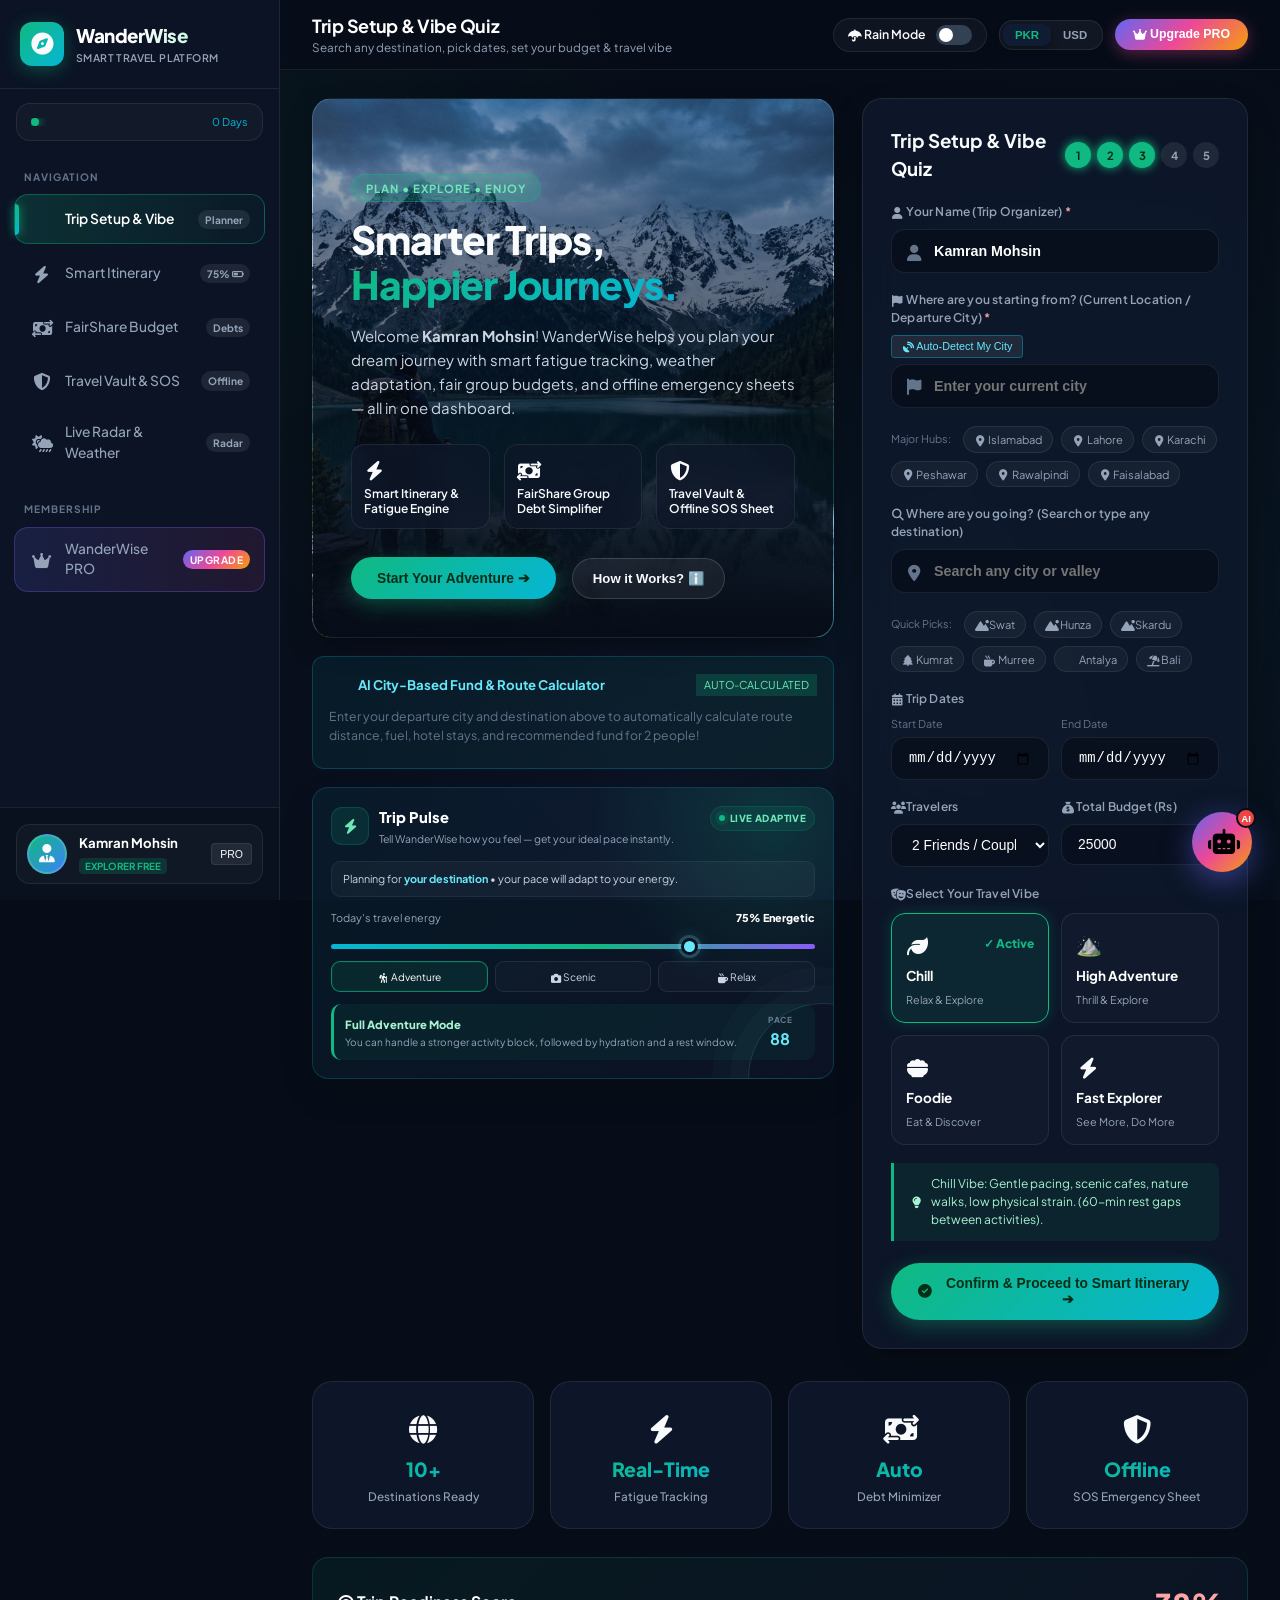
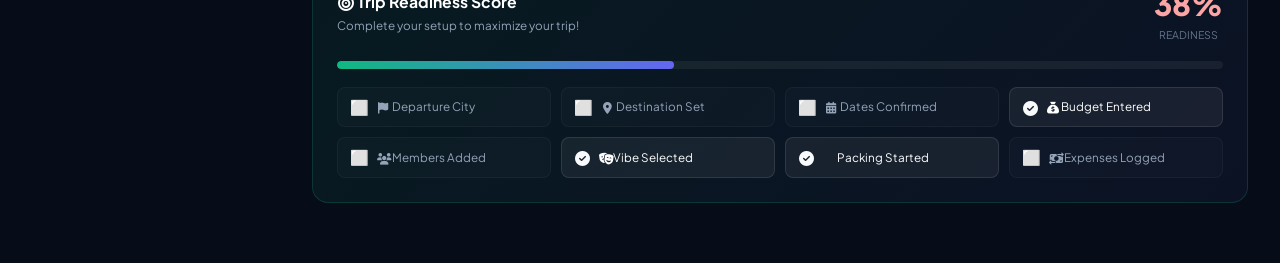
==== index.html @ 11553be3 "Upload Trip Planner files" ====
<!doctype html>
<html lang="en">
  <head>
    <meta charset="UTF-8" />
    <meta name="viewport" content="width=device-width, initial-scale=1.0" />
    <title>
      WanderWise — Smarter Trips, Happier Journeys | Kamran Mohsin
    </title>
    <link rel="icon" type="image/png" href="logo.png">
    <meta
      name="description"
      content="WanderWise is Pakistan's smartest travel planning platform. Plan trips to Swat, Hunza, Skardu with AI fatigue tracking, rain mode, group debt splitting & offline emergency sheets."
    />
    <meta name="author" content="Kamran Mohsin" />
    <link rel="preconnect" href="https://fonts.googleapis.com" />
    <link rel="preconnect" href="https://fonts.gstatic.com" crossorigin />
    <link
      href="https://fonts.googleapis.com/css2?family=Inter:wght@300;400;500;600;700;800;900&family=Outfit:wght@400;600;700;800;900&display=swap"
      rel="stylesheet"
    />
    <link rel="stylesheet" href="css/style.css" />
    <!-- Professional icon system: Font Awesome (replaces decorative emoji UI icons) -->
    <link
      rel="stylesheet"
      href="https://cdnjs.cloudflare.com/ajax/libs/font-awesome/6.7.2/css/all.min.css"
      crossorigin="anonymous"
      referrerpolicy="no-referrer"
    />

    <style>
      /* WanderWise layout adjustment: keep the AI Fund Calculator in the
         empty space under the hero while leaving all other UI unchanged. */
      .hero-left-column {
        display: flex;
        flex-direction: column;
        gap: 18px;
        min-width: 0;
      }

      .hero-left-column .ai-fund-box {
        margin-bottom: 0 !important;
      }

      @media (max-width: 900px) {
        .hero-left-column {
          gap: 16px;
        }
      }

      /* =========================================================
         WanderWise — Trip Pulse Interactive Companion
         Added only to use the open area beside the planner.
         ========================================================= */
      .trip-pulse-card {
        position: relative;
        overflow: hidden;
        padding: 18px;
        border-radius: 16px;
        border: 1px solid rgba(6, 182, 212, 0.22);
        background:
          radial-gradient(circle at 88% 12%, rgba(16, 185, 129, 0.16), transparent 34%),
          linear-gradient(135deg, rgba(6, 182, 212, 0.07), rgba(99, 102, 241, 0.06));
        box-shadow: 0 14px 35px rgba(0, 0, 0, 0.12);
        min-height: 235px;
      }

      .trip-pulse-card::before {
        content: "";
        position: absolute;
        width: 150px;
        height: 150px;
        right: -65px;
        bottom: -75px;
        border-radius: 50%;
        border: 1px solid rgba(103, 232, 249, 0.16);
        box-shadow: 0 0 0 18px rgba(103, 232, 249, 0.025),
                    0 0 0 36px rgba(103, 232, 249, 0.018);
        pointer-events: none;
      }

      .trip-pulse-head {
        display: flex;
        align-items: flex-start;
        justify-content: space-between;
        gap: 12px;
        margin-bottom: 14px;
      }

      .trip-pulse-title-wrap {
        display: flex;
        align-items: center;
        gap: 10px;
      }

      .trip-pulse-icon {
        width: 38px;
        height: 38px;
        display: grid;
        place-items: center;
        flex: 0 0 38px;
        border-radius: 11px;
        background: rgba(16, 185, 129, 0.13);
        border: 1px solid rgba(16, 185, 129, 0.2);
        color: #6ee7b7;
        font-size: 1rem;
      }

      .trip-pulse-title {
        margin: 0;
        color: #fff;
        font-size: 0.98rem;
        font-weight: 800;
      }

      .trip-pulse-subtitle {
        margin-top: 3px;
        color: var(--text-muted);
        font-size: 0.7rem;
      }

      .trip-pulse-live {
        display: inline-flex;
        align-items: center;
        gap: 5px;
        padding: 4px 8px;
        border-radius: 999px;
        background: rgba(16, 185, 129, 0.1);
        border: 1px solid rgba(16, 185, 129, 0.16);
        color: #6ee7b7;
        font-size: 0.65rem;
        font-weight: 800;
        letter-spacing: 0.04em;
        white-space: nowrap;
      }

      .trip-pulse-live-dot {
        width: 6px;
        height: 6px;
        border-radius: 50%;
        background: #10b981;
        box-shadow: 0 0 0 4px rgba(16, 185, 129, 0.1);
      }

      .trip-pulse-context {
        padding: 9px 11px;
        margin-bottom: 13px;
        border-radius: 9px;
        background: rgba(255, 255, 255, 0.035);
        border: 1px solid rgba(255, 255, 255, 0.06);
        color: #cbd5e1;
        font-size: 0.72rem;
      }

      .trip-pulse-context strong {
        color: #67e8f9;
      }

      .trip-pulse-label-row {
        display: flex;
        align-items: center;
        justify-content: space-between;
        gap: 10px;
        margin-bottom: 6px;
        font-size: 0.72rem;
        color: var(--text-muted);
      }

      .trip-pulse-energy {
        color: #fff;
        font-weight: 800;
      }

      .trip-pulse-range {
        width: 100%;
        height: 5px;
        appearance: none;
        -webkit-appearance: none;
        border-radius: 999px;
        outline: none;
        cursor: pointer;
        background: linear-gradient(90deg, #06b6d4 0%, #10b981 55%, #8b5cf6 100%);
        margin: 4px 0 12px;
      }

      .trip-pulse-range::-webkit-slider-thumb {
        appearance: none;
        -webkit-appearance: none;
        width: 17px;
        height: 17px;
        border-radius: 50%;
        border: 3px solid #07111f;
        background: #67e8f9;
        box-shadow: 0 0 0 3px rgba(103, 232, 249, 0.2), 0 0 16px rgba(103, 232, 249, 0.3);
        cursor: grab;
      }

      .trip-pulse-range::-moz-range-thumb {
        width: 12px;
        height: 12px;
        border-radius: 50%;
        border: 3px solid #07111f;
        background: #67e8f9;
        box-shadow: 0 0 0 3px rgba(103, 232, 249, 0.2);
        cursor: grab;
      }

      .trip-pulse-modes {
        display: grid;
        grid-template-columns: repeat(3, 1fr);
        gap: 7px;
        margin-bottom: 12px;
      }

      .trip-pulse-mode {
        border: 1px solid rgba(255, 255, 255, 0.08);
        background: rgba(255, 255, 255, 0.025);
        color: #cbd5e1;
        border-radius: 9px;
        padding: 7px 6px;
        font: inherit;
        font-size: 0.68rem;
        cursor: pointer;
        transition: 0.2s ease;
      }

      .trip-pulse-mode:hover {
        border-color: rgba(6, 182, 212, 0.38);
        transform: translateY(-1px);
      }

      .trip-pulse-mode.active {
        color: #fff;
        border-color: rgba(16, 185, 129, 0.65);
        background: rgba(16, 185, 129, 0.11);
        box-shadow: inset 0 0 0 1px rgba(16, 185, 129, 0.08);
      }

      .trip-pulse-result {
        display: flex;
        align-items: center;
        justify-content: space-between;
        gap: 10px;
        padding: 10px 11px;
        border-radius: 10px;
        background: rgba(16, 185, 129, 0.065);
        border-left: 3px solid #10b981;
      }

      .trip-pulse-result-main {
        min-width: 0;
      }

      .trip-pulse-result-title {
        color: #a7f3d0;
        font-size: 0.75rem;
        font-weight: 800;
      }

      .trip-pulse-result-text {
        color: #94a3b8;
        font-size: 0.67rem;
        line-height: 1.4;
        margin-top: 2px;
      }

      .trip-pulse-score {
        min-width: 48px;
        text-align: center;
        color: #67e8f9;
        font-size: 1.05rem;
        font-weight: 900;
      }

      .trip-pulse-score span {
        display: block;
        color: var(--text-dim);
        font-size: 0.55rem;
        letter-spacing: 0.05em;
      }

      @media (max-width: 900px) {
        .trip-pulse-card {
          min-height: auto;
        }
      }

      @media (max-width: 520px) {
        .trip-pulse-head {
          flex-direction: column;
        }

        .trip-pulse-live {
          align-self: flex-start;
        }
      }

    </style>
  </head>
  <body>
    <div class="app-wrapper">
      <!-- ==================== LEFT SIDEBAR ==================== -->
      <aside class="sidebar" id="app-sidebar">
        <div class="sidebar-header">
          <div class="brand-icon">🧭</div>
          <div class="brand-info">
            <h1>WanderWise</h1>
            <div class="brand-tagline">SMART TRAVEL PLATFORM</div>
          </div>
        </div>

        <div class="sidebar-trip-pill">
          <div class="trip-loc">
            <span class="live-dot"></span>
            <span id="sidebar-trip-name">Swat Valley</span>
          </div>
          <span
            style="font-size: 0.72rem; color: var(--accent-cyan)"
            id="sidebar-days-count"
            >5 Days</span
          >
        </div>

        <nav class="sidebar-nav">
          <div class="nav-section-title">Navigation</div>

          <a
            class="nav-item active"
            data-view="view-home"
            id="nav-home"
            href="#"
          >
            <span class="icon">✨</span>
            <span class="label">Trip Setup & Vibe</span>
            <span class="badge">Planner</span>
          </a>

          <a
            class="nav-item"
            data-view="view-itinerary"
            id="nav-itinerary"
            href="#"
          >
            <span class="icon">⚡</span>
            <span class="label">Smart Itinerary</span>
            <span class="badge" id="sidebar-fatigue-badge">75% 🔋</span>
          </a>

          <a class="nav-item" data-view="view-budget" id="nav-budget" href="#">
            <span class="icon">💸</span>
            <span class="label">FairShare Budget</span>
            <span class="badge">Debts</span>
          </a>

          <a class="nav-item" data-view="view-vault" id="nav-vault" href="#">
            <span class="icon">🛡️</span>
            <span class="label">Travel Vault & SOS</span>
            <span class="badge">Offline</span>
          </a>

          <a class="nav-item" data-view="view-radar" id="nav-radar" href="#">
            <span class="icon">🌦️</span>
            <span class="label">Live Radar & Weather</span>
            <span class="badge">Radar</span>
          </a>

          <div class="nav-section-title" style="margin-top: 10px">
            Membership
          </div>

          <a
            class="nav-item pro-item"
            data-view="view-pro"
            id="nav-pro"
            href="#"
          >
            <span class="icon">👑</span>
            <span class="label">WanderWise PRO</span>
            <span class="badge" id="sidebar-pro-badge">UPGRADE</span>
          </a>
        </nav>

        <div class="sidebar-footer">
          <div class="user-card">
            <div class="user-avatar" id="sidebar-avatar">👨‍💻</div>
            <div class="user-meta">
              <div class="user-name" id="sidebar-user-name">Kamran Mohsin</div>
              <div class="user-tier-badge" id="user-tier-label">
                EXPLORER FREE
              </div>
            </div>
            <button
              class="btn-copy-acc"
              id="quick-pro-btn"
              title="Upgrade Plan"
              style="padding: 4px 8px; font-size: 0.7rem"
            >
              PRO
            </button>
          </div>
          <!-- Trip Countdown Widget -->
          <div
            id="sidebar-countdown"
            style="
              margin-top: 10px;
              padding: 10px 14px;
              background: rgba(16, 185, 129, 0.06);
              border: 1px solid rgba(16, 185, 129, 0.15);
              border-radius: 10px;
              text-align: center;
              display: none;
            "
          >
            <div
              style="
                font-size: 0.68rem;
                color: var(--text-dim);
                margin-bottom: 3px;
                letter-spacing: 0.05em;
              "
            >
              TRIP COUNTDOWN
            </div>
            <div
              style="font-size: 1.5rem; font-weight: 800; color: #6ee7b7"
              id="countdown-days"
            >
              --
            </div>
            <div style="font-size: 0.7rem; color: var(--text-muted)">
              days until departure 🚀
            </div>
          </div>
        </div>
      </aside>

      <!-- Mobile Sidebar Overlay -->
      <div class="sidebar-overlay" id="sidebar-overlay"></div>

      <!-- ==================== MAIN CONTENT ==================== -->
      <main class="main-content">
        <!-- Top Bar -->
        <header class="topbar">
          <div class="topbar-left">
            <button
              class="mobile-menu-btn"
              id="mobile-toggle-btn"
              aria-label="Toggle Navigation"
            >
              ☰
            </button>
            <div class="breadcrumb-area">
              <h2 class="page-title" id="page-title-display">
                Trip Setup & Vibe Quiz
              </h2>
              <div class="page-subtitle" id="page-subtitle-display">
                Search any destination, pick dates, set your budget & travel
                vibe
              </div>
            </div>
          </div>

          <div class="topbar-right">
            <div
              class="rain-mode-chip"
              id="rain-mode-toggle"
              title="Toggle Rain Mode"
            >
              <span class="rain-label">☔ Rain Mode</span>

              <label class="toggle-switch">
                <input type="checkbox" id="rain-mode-checkbox" />
                <span class="toggle-slider"></span>
              </label>
            </div>

            <div class="currency-pill">
              <button
                class="currency-btn active"
                data-currency="PKR"
                id="curr-pkr"
              >
                PKR
              </button>
              <button class="currency-btn" data-currency="USD" id="curr-usd">
                USD
              </button>
            </div>

            <button class="btn-header-pro" id="header-upgrade-btn">
              <span>👑 Upgrade PRO</span>
            </button>
          </div>
        </header>

        <!-- View Container -->
        <div class="view-container">
          <!-- ==================== PAGE 1: TRIP SETUP & VIBE QUIZ ==================== -->
          <section class="page-view active" id="view-home">
            <div class="hero-split-grid">
              <!-- Left column: Hero + AI Fund Calculator -->
              <div class="hero-left-column">
              <!-- Hero Card -->
              <div class="hero-card anim-on-scroll">
                <div class="hero-content">
                  <div class="hero-pill-badge">PLAN • EXPLORE • ENJOY</div>
                  <h1 class="hero-title">
                    Smarter Trips,<br /><span>Happier Journeys.</span>
                  </h1>
                  <p class="hero-description">
                    Welcome <strong>Kamran Mohsin</strong>! WanderWise helps you
                    plan your dream journey with smart fatigue tracking, weather
                    adaptation, fair group budgets, and offline emergency sheets
                    — all in one dashboard.
                  </p>

                  <div class="hero-features-row">
                    <div class="hero-feat-chip">
                      <span class="feat-icon">⚡</span>
                      <span>Smart Itinerary & Fatigue Engine</span>
                    </div>
                    <div class="hero-feat-chip">
                      <span class="feat-icon">💸</span>
                      <span>FairShare Group Debt Simplifier</span>
                    </div>
                    <div class="hero-feat-chip">
                      <span class="feat-icon">🛡️</span>
                      <span>Travel Vault & Offline SOS Sheet</span>
                    </div>
                  </div>

                  <div class="hero-actions">
                    <button class="btn-primary" id="btn-hero-explore">
                      Start Your Adventure ➔
                    </button>
                    <button class="btn-outline" id="btn-hero-demo">
                      How it Works? ℹ️
                    </button>
                  </div>
                </div>
              </div>

                <!-- AI Smart Fund Estimator Widget -->
                <div
                  class="ai-fund-box"
                  id="ai-fund-estimator-box"
                  style="
                    margin-bottom: 18px;
                    padding: 14px 16px;
                    background: linear-gradient(
                      135deg,
                      rgba(6, 182, 212, 0.08),
                      rgba(16, 185, 129, 0.08)
                    );
                    border: 1px solid rgba(6, 182, 212, 0.25);
                    border-radius: 12px;
                  "
                >
                  <div
                    style="
                      display: flex;
                      justify-content: space-between;
                      align-items: center;
                      margin-bottom: 8px;
                      flex-wrap: wrap;
                      gap: 6px;
                    "
                  >
                    <div style="display: flex; align-items: center; gap: 8px">
                      <span style="font-size: 1.25rem">✨</span>
                      <strong style="color: #67e8f9; font-size: 0.88rem"
                        >AI City-Based Fund & Route Calculator</strong
                      >
                    </div>
                    <span
                      class="badge"
                      id="ai-fund-badge"
                      style="
                        background: rgba(16, 185, 129, 0.2);
                        color: #6ee7b7;
                        font-size: 0.72rem;
                        padding: 3px 8px;
                      "
                      >AUTO-CALCULATED</span
                    >
                  </div>
                  <div
                    id="ai-fund-summary-text"
                    style="
                      font-size: 0.82rem;
                      color: var(--text-dim);
                      line-height: 1.5;
                      margin-bottom: 10px;
                    "
                  >
                    Enter your departure city and destination to automatically
                    calculate route distance, fuel, hotel stays, and recommended
                    fund for 2 people!
                  </div>
                  <div
                    id="ai-fund-breakdown-row"
                    style="
                      display: none;
                      grid-template-columns: repeat(
                        auto-fit,
                        minmax(110px, 1fr)
                      );
                      gap: 8px;
                      margin-bottom: 10px;
                    "
                  >
                    <div
                      style="
                        background: rgba(255, 255, 255, 0.04);
                        padding: 8px;
                        border-radius: 8px;
                        text-align: center;
                      "
                    >
                      <div style="font-size: 0.7rem; color: var(--text-muted)">
                        Route Distance
                      </div>
                      <div
                        id="ai-fund-dist"
                        style="
                          font-weight: 700;
                          color: #fff;
                          font-size: 0.88rem;
                        "
                      >
                        ~245 km
                      </div>
                    </div>
                    <div
                      style="
                        background: rgba(255, 255, 255, 0.04);
                        padding: 8px;
                        border-radius: 8px;
                        text-align: center;
                      "
                    >
                      <div style="font-size: 0.7rem; color: var(--text-muted)">
                        Transport/Fuel
                      </div>
                      <div
                        id="ai-fund-fuel"
                        style="
                          font-weight: 700;
                          color: #67e8f9;
                          font-size: 0.88rem;
                        "
                      >
                        Rs 7,500
                      </div>
                    </div>
                    <div
                      style="
                        background: rgba(255, 255, 255, 0.04);
                        padding: 8px;
                        border-radius: 8px;
                        text-align: center;
                      "
                    >
                      <div style="font-size: 0.7rem; color: var(--text-muted)">
                        Stay / Hotel
                      </div>
                      <div
                        id="ai-fund-hotel"
                        style="
                          font-weight: 700;
                          color: #a78bfa;
                          font-size: 0.88rem;
                        "
                      >
                        Rs 9,500
                      </div>
                    </div>
                    <div
                      style="
                        background: rgba(255, 255, 255, 0.04);
                        padding: 8px;
                        border-radius: 8px;
                        text-align: center;
                      "
                    >
                      <div style="font-size: 0.7rem; color: var(--text-muted)">
                        Food & Chai
                      </div>
                      <div
                        id="ai-fund-food"
                        style="
                          font-weight: 700;
                          color: #f59e0b;
                          font-size: 0.88rem;
                        "
                      >
                        Rs 5,500
                      </div>
                    </div>
                  </div>
                  <div
                    style="
                      display: flex;
                      gap: 8px;
                      align-items: center;
                      flex-wrap: wrap;
                    "
                  >
                    <button
                      type="button"
                      class="btn-primary"
                      id="btn-apply-ai-fund"
                      style="
                        padding: 6px 14px;
                        font-size: 0.78rem;
                        display: none;
                      "
                    >
                      ✨ Apply AI Fund (Rs 25,000)
                    </button>
                    <div
                      id="ai-fund-validation-note"
                      style="font-size: 0.75rem; color: #6ee7b7"
                    ></div>

                  </div>
                </div>

                <!-- =====================================================
                     NEW: TRIP PULSE — Interactive Travel Energy Companion
                     ===================================================== -->
                <div class="trip-pulse-card anim-on-scroll" id="trip-pulse-card">
                  <div class="trip-pulse-head">
                    <div class="trip-pulse-title-wrap">
                      <div class="trip-pulse-icon">⚡</div>
                      <div>
                        <h3 class="trip-pulse-title">Trip Pulse</h3>
                        <div class="trip-pulse-subtitle">
                          Tell WanderWise how you feel — get your ideal pace instantly.
                        </div>
                      </div>
                    </div>
                    <div class="trip-pulse-live">
                      <span class="trip-pulse-live-dot"></span>
                      LIVE ADAPTIVE
                    </div>
                  </div>

                  <div class="trip-pulse-context" id="trip-pulse-context">
                    Planning for <strong id="trip-pulse-destination">your destination</strong>
                    • your pace will adapt to your energy.
                  </div>

                  <div class="trip-pulse-label-row">
                    <span>Today's travel energy</span>
                    <span class="trip-pulse-energy" id="trip-pulse-energy-label">75% Energetic</span>
                  </div>

                  <input
                    class="trip-pulse-range"
                    id="trip-pulse-energy"
                    type="range"
                    min="0"
                    max="100"
                    value="75"
                    aria-label="Travel energy level"
                  />

                  <div class="trip-pulse-modes" id="trip-pulse-modes">
                    <button type="button" class="trip-pulse-mode active" data-pulse-mode="adventure">
                      🧗 Adventure
                    </button>
                    <button type="button" class="trip-pulse-mode" data-pulse-mode="scenic">
                      📸 Scenic
                    </button>
                    <button type="button" class="trip-pulse-mode" data-pulse-mode="relax">
                      ☕ Relax
                    </button>
                  </div>

                  <div class="trip-pulse-result">
                    <div class="trip-pulse-result-main">
                      <div class="trip-pulse-result-title" id="trip-pulse-result-title">
                        Adventure Ready
                      </div>
                      <div class="trip-pulse-result-text" id="trip-pulse-result-text">
                        High-energy activities can fit your current pace. Keep a recovery gap after major activity.
                      </div>
                    </div>
                    <div class="trip-pulse-score">
                      <span>PACE</span>
                      <strong id="trip-pulse-score">82</strong>
                    </div>
                  </div>
                </div>

              </div>

              <!-- Trip Setup Card -->
              <div class="quiz-panel-card anim-on-scroll">
                <div class="quiz-header">
                  <h2>Trip Setup & Vibe Quiz</h2>
                  <div class="quiz-steps-stepper">
                    <div class="step-bubble active">1</div>
                    <div class="step-bubble active">2</div>
                    <div class="step-bubble active">3</div>
                    <div class="step-bubble">4</div>
                    <div class="step-bubble">5</div>
                  </div>
                </div>

                <!-- Organizer Name -->
                <div class="form-group" style="position: relative">
                  <label class="form-label" for="input-user-name">
                    👤 Your Name (Trip Organizer)
                    <span style="color: #fda4af">*</span>
                  </label>
                  <div class="dest-search-wrap">
                    <span class="dest-search-icon">👤</span>
                    <input
                      type="text"
                      class="dest-search-input-box"
                      id="input-user-name"
                      placeholder="Enter your name"
                      value=""
                      autocomplete="name"
                    />
                  </div>
                </div>

                <!-- Departure Location (Starting City) -->
                <div class="form-group" style="position: relative">
                  <div
                    style="
                      display: flex;
                      justify-content: space-between;
                      align-items: center;
                      margin-bottom: 6px;
                      flex-wrap: wrap;
                      gap: 8px;
                    "
                  >
                    <label
                      class="form-label"
                      for="input-departure-city"
                      style="margin-bottom: 0"
                    >
                      🚩 Where are you starting from? (Current Location /
                      Departure City) <span style="color: #fda4af">*</span>
                    </label>
                    <button
                      type="button"
                      class="btn-copy-acc"
                      id="btn-auto-detect-location"
                      style="
                        padding: 4px 10px;
                        font-size: 0.72rem;
                        display: flex;
                        align-items: center;
                        gap: 6px;
                        border-color: rgba(6, 182, 212, 0.4);
                        color: #67e8f9;
                      "
                    >
                      <span>📡 Auto-Detect My City</span>
                    </button>
                  </div>
                  <div class="dest-search-wrap">
                    <span class="dest-search-icon">🚩</span>
                    <input
                      type="text"
                      class="dest-search-input-box"
                      id="input-departure-city"
                      placeholder="Enter your current city"
                      value=""
                      autocomplete="off"
                    />
                    <span
                      class="badge"
                      id="detected-loc-badge"
                      style="
                        position: absolute;
                        right: 12px;
                        top: 50%;
                        transform: translateY(-50%);
                        background: rgba(16, 185, 129, 0.2);
                        color: #6ee7b7;
                        font-size: 0.72rem;
                        display: none;
                        padding: 3px 8px;
                        border-radius: 4px;
                      "
                      >✓ Detected</span
                    >
                  </div>

                  <div class="quick-dest-pills-row" id="quick-origin-pills">
                    <span
                      style="
                        font-size: 0.72rem;
                        color: var(--text-dim);
                        margin-right: 4px;
                      "
                      >Major Hubs:</span
                    >
                    <span
                      class="quick-dest-pill quick-origin-pill"
                      data-city="Islamabad, Pakistan"
                      >📍 Islamabad</span
                    >
                    <span
                      class="quick-dest-pill quick-origin-pill"
                      data-city="Lahore, Pakistan"
                      >📍 Lahore</span
                    >
                    <span
                      class="quick-dest-pill quick-origin-pill"
                      data-city="Karachi, Pakistan"
                      >📍 Karachi</span
                    >
                    <span
                      class="quick-dest-pill quick-origin-pill"
                      data-city="Peshawar, Pakistan"
                      >📍 Peshawar</span
                    >
                    <span
                      class="quick-dest-pill quick-origin-pill"
                      data-city="Rawalpindi, Pakistan"
                      >📍 Rawalpindi</span
                    >
                    <span
                      class="quick-dest-pill quick-origin-pill"
                      data-city="Faisalabad, Pakistan"
                      >📍 Faisalabad</span
                    >
                  </div>
                </div>

                <!-- Destination Search -->
                <div class="form-group" style="position: relative">
                  <label class="form-label" for="dest-search-input">
                    🔍 Where are you going? (Search or type any destination)
                  </label>

                  <div class="dest-search-wrap">
                    <span class="dest-search-icon">📍</span>
                    <input
                      type="text"
                      class="dest-search-input-box"
                      id="dest-search-input"
                      placeholder="Search any city or valley"
                      value=""
                      autocomplete="off"
                    />
                    <button
                      class="dest-clear-btn"
                      id="btn-clear-dest"
                      aria-label="Clear Destination"
                    >
                      ✕
                    </button>

                    <div
                      class="dest-results-dropdown"
                      id="dest-dropdown-results"
                    >
                      <!-- Populated dynamically via JS -->
                    </div>
                  </div>

                  <div class="quick-dest-pills-row" id="quick-dest-pills">
                    <span
                      style="
                        font-size: 0.72rem;
                        color: var(--text-dim);
                        margin-right: 4px;
                      "
                      >Quick Picks:</span
                    >
                    <span
                      class="quick-dest-pill"
                      data-dest="Swat Valley, Pakistan"
                      >🏔️ Swat</span
                    >
                    <span
                      class="quick-dest-pill"
                      data-dest="Hunza Valley, Gilgit-Baltistan"
                      >🌄 Hunza</span
                    >
                    <span
                      class="quick-dest-pill"
                      data-dest="Skardu & Deosai Plains"
                      >🏜️ Skardu</span
                    >
                    <span
                      class="quick-dest-pill"
                      data-dest="Kumrat Valley & Jahaz Banda"
                      >🌲 Kumrat</span
                    >
                    <span
                      class="quick-dest-pill"
                      data-dest="Murree & Galiyat Foothills"
                      >☕ Murree</span
                    >
                    <span
                      class="quick-dest-pill"
                      data-dest="Antalya & Cappadocia"
                      >🎈 Antalya</span
                    >
                    <span
                      class="quick-dest-pill"
                      data-dest="Bali & Ubud Rainforest"
                      >🌴 Bali</span
                    >
                  </div>
                </div>

                <!-- Date Picker Row -->
                <div class="form-group">
                  <label class="form-label">📅 Trip Dates</label>
                  <div class="date-grid">
                    <div>
                      <div
                        style="
                          font-size: 0.72rem;
                          color: var(--text-dim);
                          margin-bottom: 4px;
                        "
                      >
                        Start Date
                      </div>
                      <input
                        type="date"
                        class="input-box"
                        id="input-start-date"
                        value="2025-09-12"
                      />
                    </div>
                    <div>
                      <div
                        style="
                          font-size: 0.72rem;
                          color: var(--text-dim);
                          margin-bottom: 4px;
                        "
                      >
                        End Date
                      </div>
                      <input
                        type="date"
                        class="input-box"
                        id="input-end-date"
                        value="2025-09-16"
                      />
                    </div>
                  </div>
                </div>

                <!-- Travelers & Budget -->
                <div class="date-grid" style="margin-bottom: 18px">
                  <div class="form-group" style="margin-bottom: 0">
                    <label class="form-label">👥 Travelers</label>
                    <select class="input-box" id="input-travelers">
                      <option value="1">1 Solo Explorer</option>
                      <option value="2" selected>2 Friends / Couple</option>
                      <option value="4">4 Squad Members</option>
                      <option value="6">6 Group Voyagers</option>
                      <option value="8">8 Big Expedition</option>
                      <option value="12">12 Large Caravan</option>
                    </select>
                  </div>
                  <div class="form-group" style="margin-bottom: 0">
                    <label class="form-label"
                      >💰 Total Budget (<span class="currency-symbol-label"
                        >Rs</span
                      >)</label
                    >
                    <input
                      type="number"
                      class="input-box"
                      id="input-budget"
                      value="25000"
                      step="1000"
                      min="1000"
                    />
                  </div>
                </div>

                <!-- Vibe Quiz Selector -->
                <div class="form-group">
                  <label class="form-label">🎭 Select Your Travel Vibe</label>
                  <div class="vibe-grid" id="vibe-cards-container">
                    <!-- Injected via JS -->
                  </div>
                </div>

                <!-- Vibe Dynamic Summary -->
                <div class="vibe-summary-box" id="vibe-feedback-box">
                  <span>💡</span>
                  <span id="vibe-feedback-text"
                    >Chill Vibe: Gentle pacing with 60-min relaxation buffers
                    between scenic spots.</span
                  >
                </div>

                <div style="margin-top: 22px">
                  <button
                    class="btn-primary"
                    style="width: 100%"
                    id="btn-save-quiz-next"
                  >
                    ✅ Confirm & Proceed to Smart Itinerary ➔
                  </button>
                </div>
              </div>
            </div>

            <!-- Stats Row Below Hero -->
            <div class="home-stats-row anim-on-scroll" style="margin-top: 32px">
              <div class="home-stat-card">
                <div class="home-stat-icon">🌍</div>
                <div class="home-stat-val">10+</div>
                <div class="home-stat-label">Destinations Ready</div>
              </div>
              <div class="home-stat-card">
                <div class="home-stat-icon">⚡</div>
                <div class="home-stat-val">Real-Time</div>
                <div class="home-stat-label">Fatigue Tracking</div>
              </div>
              <div class="home-stat-card">
                <div class="home-stat-icon">💸</div>
                <div class="home-stat-val">Auto</div>
                <div class="home-stat-label">Debt Minimizer</div>
              </div>
              <div class="home-stat-card">
                <div class="home-stat-icon">🛡️</div>
                <div class="home-stat-val">Offline</div>
                <div class="home-stat-label">SOS Emergency Sheet</div>
              </div>
            </div>

            <!-- Trip Readiness Score Card -->
            <div
              class="trip-readiness-card anim-on-scroll"
              id="trip-readiness-card"
              style="
                margin-top: 28px;
                padding: 24px;
                background: linear-gradient(
                  135deg,
                  rgba(16, 185, 129, 0.08),
                  rgba(99, 102, 241, 0.06)
                );
                border: 1px solid rgba(16, 185, 129, 0.2);
                border-radius: 16px;
              "
            >
              <div
                style="
                  display: flex;
                  justify-content: space-between;
                  align-items: center;
                  margin-bottom: 18px;
                  flex-wrap: wrap;
                  gap: 10px;
                "
              >
                <div>
                  <h3
                    style="
                      font-size: 1.05rem;
                      font-weight: 700;
                      color: #fff;
                      margin-bottom: 4px;
                    "
                  >
                    🎯 Trip Readiness Score
                  </h3>
                  <div style="font-size: 0.78rem; color: var(--text-muted)">
                    Complete your setup to maximize your trip!
                  </div>
                </div>
                <div style="text-align: center">
                  <div
                    style="font-size: 2rem; font-weight: 900; color: #6ee7b7"
                    id="readiness-score-val"
                  >
                    0%
                  </div>
                  <div style="font-size: 0.7rem; color: var(--text-dim)">
                    READINESS
                  </div>
                </div>
              </div>
              <div
                style="
                  height: 8px;
                  background: rgba(255, 255, 255, 0.06);
                  border-radius: 4px;
                  margin-bottom: 18px;
                  overflow: hidden;
                "
              >
                <div
                  id="readiness-bar-fill"
                  style="
                    height: 100%;
                    width: 0%;
                    background: linear-gradient(90deg, #10b981, #6366f1);
                    border-radius: 4px;
                    transition: width 0.8s ease;
                  "
                ></div>
              </div>
              <div
                id="readiness-checklist"
                style="
                  display: grid;
                  grid-template-columns: repeat(auto-fit, minmax(180px, 1fr));
                  gap: 10px;
                "
              ></div>
            </div>
          </section>

          <!-- ==================== PAGE 2: SMART ITINERARY ==================== -->
          <section class="page-view" id="view-itinerary">
            <!-- Summary Banner -->
            <div class="trip-summary-banner anim-on-scroll">
              <div class="trip-meta-item">
                <div class="meta-icon-bubble">📍</div>
                <div class="meta-labels">
                  <span>Starting City</span>
                  <strong id="banner-departure-text">Not Set</strong>
                </div>
              </div>
              <div class="trip-meta-item">
                <div class="meta-icon-bubble">📍</div>
                <div class="meta-labels">
                  <span>Destination</span>
                  <strong id="banner-dest-text">Swat Valley, Pakistan</strong>
                </div>
              </div>

              <div class="trip-meta-item">
                <div class="meta-icon-bubble">📅</div>
                <div class="meta-labels">
                  <span>Trip Dates</span>
                  <strong id="banner-dates-text">12 Sep - 16 Sep 2025</strong>
                </div>
              </div>

              <div class="trip-meta-item">
                <div class="meta-icon-bubble" id="banner-vibe-icon">🌿</div>
                <div class="meta-labels">
                  <span>Travel Vibe</span>
                  <strong id="banner-vibe-text">Chill</strong>
                </div>
              </div>

              <div class="trip-meta-item">
                <div class="meta-icon-bubble">🌦️</div>
                <div class="meta-labels">
                  <span>Weather Now</span>
                  <strong id="banner-weather-text">22°C • Light Rain</strong>
                </div>
              </div>
            </div>

            <!-- Rain Mode Alert -->
            <div class="rain-mode-banner" id="rain-mode-alert">
              <div class="rain-mode-info">
                <span style="font-size: 1.5rem">☔</span>
                <div>
                  <strong>Rain Mode is ON:</strong>
                  <span>
                    Outdoor activities auto-swapped with sheltered indoor
                    alternatives.</span
                  >
                </div>
              </div>
              <button
                class="btn-outline"
                style="padding: 6px 14px; font-size: 0.78rem"
                id="btn-turn-off-rain"
              >
                Revert to Outdoor
              </button>
            </div>

            <!-- Days Navigation -->
            <div class="days-pills-row" id="days-tabs-container">
              <!-- Dynamically populated via JS -->
            </div>

            <!-- Main Itinerary Grid -->
            <div class="itinerary-main-grid anim-on-scroll">
              <!-- Timeline Schedule -->
              <div class="timeline-card">
                <div class="timeline-card-header">
                  <div>
                    <h3 id="current-day-heading">Day 1 — 12 Sep (Fri)</h3>
                    <div
                      style="font-size: 0.8rem; color: var(--text-muted)"
                      id="current-day-subheading"
                    >
                      Arrival & Local Heritage
                    </div>
                  </div>
                  <button
                    class="btn-outline"
                    id="btn-add-activity-modal"
                    style="font-size: 0.8rem; padding: 7px 14px"
                  >
                    + Add Activity
                  </button>
                </div>

                <div class="activities-list" id="activities-list-container">
                  <!-- Activities rendered via JS -->
                </div>
              </div>

              <!-- Fatigue Engine & Rain Alternatives -->
              <div class="itinerary-side-col">
                <!-- Fatigue Gauge -->
                <div class="fatigue-card anim-on-scroll">
                  <div class="fatigue-card-header">
                    <h4
                      style="font-size: 1rem; font-weight: 700; color: #ffffff"
                    >
                      🔋 Real-Time Fatigue Engine
                    </h4>
                    <span
                      style="
                        font-size: 0.72rem;
                        color: var(--text-muted);
                        background: rgba(255, 255, 255, 0.06);
                        padding: 3px 8px;
                        border-radius: 4px;
                      "
                      >Dynamic Pace</span
                    >
                  </div>

                  <div class="fatigue-visual-box">
                    <div
                      class="fatigue-radial-circle"
                      id="fatigue-gauge-circle"
                    >
                      <span class="fatigue-val" id="fatigue-percentage-val"
                        >75%</span
                      >
                    </div>
                    <div class="fatigue-status-text">
                      <h4 id="fatigue-status-title">Good Pace!</h4>
                      <p id="fatigue-status-desc">
                        You're doing great! Keep recommended rest breaks.
                      </p>
                    </div>
                  </div>

                  <div class="energy-bar-track">
                    <div
                      class="energy-bar-fill"
                      id="fatigue-bar-fill"
                      style="width: 75%"
                    ></div>
                  </div>

                  <div
                    style="
                      display: flex;
                      justify-content: space-between;
                      font-size: 0.75rem;
                      color: var(--text-dim);
                      margin-top: 6px;
                    "
                  >
                    <span>Rest Gap: <strong>45 min</strong></span>
                    <span
                      >Physical Load:
                      <strong id="fatigue-load-label">Low-Medium</strong></span
                    >
                  </div>
                </div>

                <!-- Rain Mode Alternatives -->
                <div class="rain-alt-card anim-on-scroll">
                  <div class="rain-alt-header">
                    <h4>Rain Mode Alternatives</h4>
                    <span
                      style="font-size: 0.75rem; color: var(--accent-cyan)"
                      id="rain-alt-count"
                      >3 Available</span
                    >
                  </div>

                  <div id="rain-alternatives-container">
                    <!-- Injected via JS -->
                  </div>
                </div>
              </div>
            </div>

            <!-- Extended: Terrain & Photography & Journal -->
            <div class="itinerary-extended-grid anim-on-scroll">
              <!-- Route Elevation -->
              <div class="timeline-card">
                <div class="card-title-bar">
                  <div style="display: flex; align-items: center; gap: 8px">
                    <span style="font-size: 1.3rem">📈</span>
                    <div>
                      <h3 id="terrain-section-title">
                        Route Elevation & Altitude Profile
                      </h3>
                      <span style="font-size: 0.75rem; color: var(--text-muted)"
                        >Pacing and altitude data for today's route</span
                      >
                    </div>
                  </div>
                  <span
                    class="badge"
                    style="background: rgba(16, 185, 129, 0.15); color: #6ee7b7"
                    id="altitude-badge"
                    >3,250 ft → 9,400 ft</span
                  >
                </div>

                <div
                  style="
                    background: rgba(255, 255, 255, 0.02);
                    border: 1px solid var(--border-subtle);
                    border-radius: var(--radius-md);
                    padding: 18px;
                    margin-bottom: 16px;
                  "
                >
                  <div
                    style="
                      display: flex;
                      justify-content: space-between;
                      font-size: 0.75rem;
                      color: var(--text-muted);
                      margin-bottom: 8px;
                    "
                  >
                    <span>Base Valley</span>
                    <span>Mid Ridge Viewpoint</span>
                    <span>Peak Pass</span>
                  </div>
                  <div
                    style="
                      height: 12px;
                      background: rgba(255, 255, 255, 0.06);
                      border-radius: var(--radius-full);
                      overflow: hidden;
                    "
                  >
                    <div
                      id="elevation-fill-bar"
                      style="
                        height: 100%;
                        width: 72%;
                        background: linear-gradient(
                          90deg,
                          #10b981 0%,
                          #06b6d4 50%,
                          #f59e0b 100%
                        );
                        border-radius: var(--radius-full);
                        transition: width 1s ease;
                      "
                    ></div>
                  </div>
                  <div
                    style="
                      display: grid;
                      grid-template-columns: repeat(3, 1fr);
                      gap: 10px;
                      margin-top: 14px;
                      text-align: center;
                    "
                  >
                    <div
                      style="
                        background: rgba(255, 255, 255, 0.03);
                        padding: 8px;
                        border-radius: var(--radius-sm);
                      "
                    >
                      <span
                        style="
                          font-size: 0.7rem;
                          color: var(--text-muted);
                          display: block;
                        "
                        >Oxygen Index</span
                      >
                      <strong
                        style="color: #6ee7b7; font-size: 0.85rem"
                        id="oxygen-stat-val"
                        >91% Good</strong
                      >
                    </div>
                    <div
                      style="
                        background: rgba(255, 255, 255, 0.03);
                        padding: 8px;
                        border-radius: var(--radius-sm);
                      "
                    >
                      <span
                        style="
                          font-size: 0.7rem;
                          color: var(--text-muted);
                          display: block;
                        "
                        >Trek Distance</span
                      >
                      <strong
                        style="color: #67e8f9; font-size: 0.85rem"
                        id="distance-stat-val"
                        >4.8 km</strong
                      >
                    </div>
                    <div
                      style="
                        background: rgba(255, 255, 255, 0.03);
                        padding: 8px;
                        border-radius: var(--radius-sm);
                      "
                    >
                      <span
                        style="
                          font-size: 0.7rem;
                          color: var(--text-muted);
                          display: block;
                        "
                        >UV Intensity</span
                      >
                      <strong
                        style="color: #fcd34d; font-size: 0.85rem"
                        id="uv-stat-val"
                        >Moderate (SPF 50)</strong
                      >
                    </div>
                  </div>
                </div>

                <!-- Photography Hotspots -->
                <h4
                  style="
                    font-size: 0.95rem;
                    font-weight: 700;
                    margin-bottom: 10px;
                    color: #ffffff;
                  "
                >
                  📸 Scenic Photography Hotspots
                </h4>
                <div
                  style="
                    display: grid;
                    grid-template-columns: repeat(auto-fit, minmax(190px, 1fr));
                    gap: 10px;
                  "
                >
                  <div
                    style="
                      background: rgba(255, 255, 255, 0.02);
                      border: 1px solid var(--border-subtle);
                      padding: 12px;
                      border-radius: var(--radius-md);
                    "
                  >
                    <strong
                      style="font-size: 0.82rem; color: #ffffff; display: block"
                      >🌅 Golden Hour Point</strong
                    >
                    <span style="font-size: 0.72rem; color: var(--text-muted)"
                      >Best 05:45 PM – 06:20 PM for reflection shots.</span
                    >
                  </div>
                  <div
                    style="
                      background: rgba(255, 255, 255, 0.02);
                      border: 1px solid var(--border-subtle);
                      padding: 12px;
                      border-radius: var(--radius-md);
                    "
                  >
                    <strong
                      style="font-size: 0.82rem; color: #ffffff; display: block"
                      >🌲 Glacial Stream Bend</strong
                    >
                    <span style="font-size: 0.72rem; color: var(--text-muted)"
                      >Crystal turquoise water with snow backdrop.</span
                    >
                  </div>
                  <div
                    style="
                      background: rgba(255, 255, 255, 0.02);
                      border: 1px solid var(--border-subtle);
                      padding: 12px;
                      border-radius: var(--radius-md);
                    "
                  >
                    <strong
                      style="font-size: 0.82rem; color: #ffffff; display: block"
                      >🏔️ Ridge Silhouette</strong
                    >
                    <span style="font-size: 0.72rem; color: var(--text-muted)"
                      >Best at sunrise with fog layer below peaks.</span
                    >
                  </div>
                  <div
                    style="
                      background: rgba(255, 255, 255, 0.02);
                      border: 1px solid var(--border-subtle);
                      padding: 12px;
                      border-radius: var(--radius-md);
                    "
                  >
                    <strong
                      style="font-size: 0.82rem; color: #ffffff; display: block"
                      >🌌 Stargazing Spot</strong
                    >
                    <span style="font-size: 0.72rem; color: var(--text-muted)"
                      >Zero light pollution, Milky Way clearly visible.</span
                    >
                  </div>
                </div>
              </div>

              <!-- Day Journal -->
              <div class="timeline-card">
                <div class="card-title-bar">
                  <div style="display: flex; align-items: center; gap: 8px">
                    <span style="font-size: 1.3rem">📝</span>
                    <div>
                      <h3>Day Notes & Reminders</h3>
                      <span style="font-size: 0.75rem; color: var(--text-muted)"
                        >Personal travel journal for Kamran Mohsin</span
                      >
                    </div>
                  </div>
                </div>

                <div class="form-group">
                  <textarea
                    class="input-box"
                    id="daily-journal-notes"
                    rows="6"
                    placeholder="Write reminders, local guide phone numbers, or scenic cafe names for this day..."
                    style="
                      resize: vertical;
                      line-height: 1.5;
                      font-size: 0.85rem;
                    "
                  ></textarea>
                </div>

                <div
                  style="
                    display: flex;
                    justify-content: space-between;
                    align-items: center;
                  "
                >
                  <span
                    style="font-size: 0.72rem; color: var(--text-dim)"
                    id="journal-save-status"
                    >Auto-saved to offline vault</span
                  >
                  <button
                    class="btn-primary"
                    id="btn-save-journal"
                    style="font-size: 0.78rem; padding: 6px 14px"
                  >
                    Save Notes
                  </button>
                </div>

                <div
                  style="
                    margin-top: 18px;
                    padding: 12px;
                    background: rgba(16, 185, 129, 0.06);
                    border-left: 3px solid var(--primary-emerald);
                    border-radius: var(--radius-sm);
                    font-size: 0.78rem;
                    color: #a7f3d0;
                  "
                >
                  🎒 <strong>Day Packing Priority:</strong> Waterproof jacket,
                  power bank, hiking boots & cash for local checkposts.
                </div>

                <!-- Quick Tips -->
                <div
                  style="
                    margin-top: 14px;
                    padding: 12px;
                    background: rgba(6, 182, 212, 0.06);
                    border-left: 3px solid var(--accent-cyan);
                    border-radius: var(--radius-sm);
                    font-size: 0.78rem;
                    color: #bae6fd;
                  "
                >
                  💡 <strong>Pro Tip:</strong> Carry offline maps downloaded
                  before leaving. Mobile signals are weak in mountain valleys.
                </div>
              </div>
            </div>
          </section>

          <!-- ==================== PAGE 3: FAIRSHARE BUDGET ==================== -->
          <section class="page-view" id="view-budget">
            <!-- Top 4 Metrics -->
            <div class="budget-stats-grid anim-on-scroll">
              <div class="stat-metric-card">
                <span class="stat-icon">💰</span>
                <div
                  style="
                    display: flex;
                    justify-content: space-between;
                    align-items: center;
                  "
                >
                  <div class="stat-title">Total Trip Budget</div>
                  <button
                    class="btn-copy-acc"
                    id="btn-quick-edit-budget"
                    style="
                      font-size: 0.72rem;
                      padding: 2px 8px;
                      border-radius: 4px;
                    "
                  >
                    ✏️ Edit
                  </button>
                </div>
                <div class="stat-number" id="stat-total-budget">Rs 25,000</div>
                <div class="stat-subtext">Your group trip allowance</div>
                <div
                  style="
                    height: 4px;
                    background: rgba(255, 255, 255, 0.06);
                    border-radius: 2px;
                    margin-top: 10px;
                    overflow: hidden;
                  "
                >
                  <div
                    id="spent-progress-bar"
                    style="
                      height: 100%;
                      width: 0%;
                      background: var(--grad-emerald);
                      transition: width 1s ease;
                      border-radius: 2px;
                    "
                  ></div>
                </div>
              </div>

              <div class="stat-metric-card">
                <span class="stat-icon">💳</span>
                <div class="stat-title">Total Spent So Far</div>
                <div
                  class="stat-number"
                  id="stat-total-spent"
                  style="color: #67e8f9"
                >
                  Rs 0
                </div>
                <div class="stat-subtext" id="stat-spent-percent">
                  0% of budget consumed
                </div>
              </div>

              <div class="stat-metric-card">
                <span class="stat-icon">🏦</span>
                <div class="stat-title">Remaining Funds</div>
                <div
                  class="stat-number"
                  id="stat-remaining"
                  style="color: #6ee7b7"
                >
                  Rs 25,000
                </div>
                <div class="stat-subtext">Safe financial buffer</div>
              </div>

              <div class="stat-metric-card">
                <span class="stat-icon">⚖️</span>
                <div class="stat-title">Fair Share / Person</div>
                <div class="stat-number" id="stat-fair-share">Rs 12,500</div>
                <div class="stat-subtext" id="stat-members-count-label">
                  Based on 2 travelers
                </div>
              </div>
            </div>

            <!-- Group Members & Debt Minimizer -->
            <div class="fairshare-grid anim-on-scroll">
              <!-- Group Members -->
              <div class="group-members-card">
                <div class="card-title-bar">
                  <div style="display: flex; align-items: center; gap: 8px">
                    <span style="font-size: 1.25rem">👥</span>
                    <h3 id="group-members-heading">Group Members</h3>
                  </div>
                  <button
                    class="btn-primary"
                    id="btn-open-add-member-modal"
                    style="font-size: 0.78rem; padding: 6px 14px"
                  >
                    + Add Member
                  </button>
                </div>

                <div class="member-list" id="members-list-container">
                  <!-- Injected via JS -->
                </div>
              </div>

              <!-- Smart Debt Minimization -->
              <div class="debt-minimizer-card">
                <div class="card-title-bar">
                  <div style="display: flex; align-items: center; gap: 8px">
                    <span style="font-size: 1.4rem">⚡</span>
                    <h3>Smart Debt Minimization</h3>
                  </div>
                  <span
                    class="badge"
                    style="
                      background: rgba(16, 185, 129, 0.15);
                      color: #6ee7b7;
                      font-size: 0.72rem;
                      padding: 3px 8px;
                      border-radius: 4px;
                    "
                    >ALGORITHM ACTIVE</span
                  >
                </div>

                <div class="algorithm-banner">
                  <div class="algo-text">
                    <h4>Optimized Group Settlement</h4>
                    <p>
                      Our algorithm minimized cross-debts into fewest direct
                      transfers possible.
                    </p>
                  </div>
                  <div style="text-align: right">
                    <div
                      style="
                        font-size: 1.5rem;
                        font-weight: 800;
                        color: #ffffff;
                      "
                      id="settlement-count-display"
                    >
                      2
                    </div>
                    <div style="font-size: 0.7rem; color: var(--text-muted)">
                      Transfers Needed
                    </div>
                  </div>
                </div>

                <div
                  class="settlement-transfers-list"
                  id="settlements-container"
                >
                  <!-- Rendered by DebtMinimizer engine -->
                </div>
              </div>
            </div>

            <!-- Expenses Table -->
            <div class="expenses-table-card anim-on-scroll">
              <div class="card-title-bar">
                <div>
                  <h3>Recent Trip Expenses</h3>
                  <span style="font-size: 0.78rem; color: var(--text-muted)"
                    >Record shared costs, stays, jeeps, and food</span
                  >
                </div>
                <button
                  class="btn-primary"
                  id="btn-open-expense-modal"
                  style="padding: 9px 18px; font-size: 0.85rem"
                >
                  + Add Expense
                </button>
              </div>

              <div class="table-responsive">
                <table class="expenses-table">
                  <thead>
                    <tr>
                      <th>Expense Title</th>
                      <th>Category</th>
                      <th>Paid By</th>
                      <th>Date</th>
                      <th style="text-align: right">Amount</th>
                    </tr>
                  </thead>
                  <tbody id="expenses-table-body">
                    <!-- Populated via JS -->
                  </tbody>
                </table>
              </div>
            </div>
          </section>

          <!-- ==================== PAGE 4: TRAVEL VAULT ==================== -->
          <section class="page-view" id="view-vault">
            <!-- Vault Tabs -->
            <div class="vault-tabs-row anim-on-scroll">
              <button class="vault-tab-btn active" id="tab-vault-checklist">
                <span>🎒</span> Interactive Packing Checklist
              </button>
              <button class="vault-tab-btn" id="tab-vault-emergency">
                <span>🚨</span> Offline Emergency One-Sheet
              </button>
            </div>

            <!-- Packing Checklist -->
            <div id="vault-checklist-pane">
              <div class="checklist-view-grid">
                <div
                  class="checklist-left-panel"
                  id="checklist-categories-container"
                >
                  <!-- Rendered dynamically -->
                </div>

                <div>
                  <div class="gear-showcase-card anim-on-scroll">
                    <img
                      src="assets/packing_gear.jpg"
                      alt="Travel Gear Flatlay"
                      class="gear-img-box"
                    />
                    <div class="gear-body">
                      <h4>Pre-Trip Readiness</h4>
                      <p style="font-size: 0.82rem; color: var(--text-muted)">
                        All items stored offline in your browser. Pack ahead to
                        prevent last-minute mountain delays.
                      </p>

                      <div class="gear-progress-wrap">
                        <div class="gear-progress-info">
                          <span>Checklist Completion</span>
                          <strong id="checklist-progress-text"
                            >13 of 17 Packed</strong
                          >
                        </div>
                        <div class="gear-bar-track">
                          <div
                            class="gear-bar-fill"
                            id="checklist-progress-bar"
                            style="width: 76%"
                          ></div>
                        </div>
                      </div>

                      <div style="display: flex; gap: 10px; margin-top: 10px">
                        <button
                          class="btn-outline"
                          style="flex: 1; font-size: 0.8rem"
                          id="btn-check-all-items"
                        >
                          ✓ Check All
                        </button>
                        <button
                          class="btn-outline"
                          style="flex: 1; font-size: 0.8rem"
                          id="btn-reset-items"
                        >
                          ↺ Reset
                        </button>
                      </div>

                      <div
                        style="
                          background: rgba(16, 185, 129, 0.08);
                          border-left: 3px solid var(--primary-emerald);
                          padding: 12px;
                          border-radius: 4px;
                          font-size: 0.78rem;
                          color: #a7f3d0;
                          margin-top: 12px;
                        "
                      >
                        💡 <strong>Pro Tip for Kamran Mohsin:</strong> Keep
                        physical photocopies of your CNIC and car registration
                        in upper glove compartment for checkposts.
                      </div>
                    </div>
                  </div>
                </div>
              </div>
            </div>

            <!-- Emergency One-Sheet -->
            <div id="vault-emergency-pane" style="display: none">
              <div
                class="emergency-sheet-wrapper"
                id="printable-emergency-sheet"
              >
                <div class="emergency-header-action">
                  <div>
                    <div class="emergency-badge">
                      🚨 Zero-Internet Offline One-Sheet
                    </div>
                    <h2
                      style="
                        font-size: 1.6rem;
                        font-weight: 800;
                        margin-top: 6px;
                        color: #ffffff;
                      "
                    >
                      WanderWise Emergency Card
                    </h2>
                    <div style="font-size: 0.82rem; color: var(--text-muted)">
                      Issued for: <strong>Kamran Mohsin</strong> •
                      Destination:
                      <strong id="emergency-destination-display"
                        >Swat Valley</strong
                      >
                      • Dates:
                      <strong id="emergency-dates-display"
                        >12 Sep - 16 Sep 2025</strong
                      >
                    </div>
                  </div>

                  <div
                    style="display: flex; gap: 10px"
                    class="btn-print-action"
                  >
                    <button class="btn-primary" id="btn-print-one-sheet">
                      🖨️ Print / Save as PDF
                    </button>
                  </div>
                </div>

                <!-- Emergency Main Details Grid -->
                <div class="emergency-grid">
                  <!-- Hotel Address -->
                  <div class="hotel-address-card">
                    <div class="address-info">
                      <h4>Hotel Address & Local Script</h4>
                      <div class="hotel-en" id="emergency-hotel-en">
                        Swat Serena Hotel, Saidu Sharif Road
                      </div>
                      <div class="hotel-ur" id="emergency-hotel-ur">
                        ہوٹل سوات سیرینا، مین سیدو شریف
                        روڈ، بالمقابل سرکٹ ہاؤس، سوات
                      </div>
                      <div
                        style="
                          font-size: 0.75rem;
                          color: var(--text-dim);
                          margin-top: 4px;
                        "
                      >
                        Show this Urdu script to local taxi drivers if GPS is
                        offline.
                      </div>
                    </div>

                    <div class="qr-box" title="Emergency Verification QR Code">
                      <svg viewBox="0 0 100 100" fill="#000000">
                        <rect width="100" height="100" fill="#ffffff" />
                        <path
                          d="M10,10 h30 v30 h-30 z M15,15 v20 h20 v-20 z M20,20 h10 v10 h-10 z"
                        />
                        <path
                          d="M60,10 h30 v30 h-30 z M65,15 v20 h20 v-20 z M70,20 h10 v10 h-10 z"
                        />
                        <path
                          d="M10,60 h30 v30 h-30 z M15,65 v20 h20 v-20 z M20,70 h10 v10 h-10 z"
                        />
                        <rect x="45" y="15" width="8" height="8" />
                        <rect x="45" y="30" width="8" height="18" />
                        <rect x="58" y="48" width="10" height="8" />
                        <rect x="15" y="48" width="10" height="8" />
                        <rect x="48" y="70" width="16" height="8" />
                        <rect x="75" y="70" width="15" height="15" />
                        <rect x="70" y="55" width="8" height="8" />
                      </svg>
                    </div>
                  </div>

                  <!-- Emergency Helplines -->
                  <div class="emergency-contacts-card">
                    <h4
                      style="
                        font-size: 0.95rem;
                        font-weight: 700;
                        margin-bottom: 14px;
                        color: #ffffff;
                      "
                    >
                      📞 National & Regional Helplines
                    </h4>
                    <div id="emergency-helplines-list">
                      <!-- Populated via JS -->
                    </div>
                  </div>

                  <!-- Key Contacts & Booking -->
                  <div class="booking-summary-card">
                    <h4
                      style="
                        font-size: 0.95rem;
                        font-weight: 700;
                        margin-bottom: 14px;
                        color: #ffffff;
                      "
                    >
                      📋 Key Contacts & Booking
                    </h4>

                    <div
                      style="
                        background: rgba(255, 255, 255, 0.04);
                        padding: 12px;
                        border-radius: var(--radius-sm);
                        margin-bottom: 12px;
                      "
                    >
                      <div style="font-size: 0.72rem; color: var(--text-muted)">
                        BOOKING REFERENCE
                      </div>
                      <div
                        style="
                          font-size: 1.15rem;
                          font-weight: 800;
                          color: var(--primary-emerald);
                          letter-spacing: 1px;
                        "
                        id="emergency-booking-ref"
                      >
                        SWAT-PKR-2292
                      </div>
                    </div>

                    <div id="emergency-trip-contacts-list">
                      <!-- Populated via JS -->
                    </div>
                  </div>
                </div>

                <!-- Safety Notes -->
                <div class="safety-notes-box">
                  <strong style="display: block; margin-bottom: 4px"
                    >⚠️ Quick Safety Protocol:</strong
                  >
                  <ul
                    style="padding-left: 18px; line-height: 1.5"
                    id="emergency-notes-list"
                  >
                    <!-- Populated via JS -->
                  </ul>
                </div>
              </div>
            </div>
          </section>

          <!-- ==================== PAGE 5: WANDERWISE PRO ==================== -->
          <section class="page-view" id="view-pro">
            <div class="pro-hero-banner anim-on-scroll">
              <div
                class="hero-pill-badge"
                style="
                  background: rgba(99, 102, 241, 0.2);
                  border-color: rgba(99, 102, 241, 0.4);
                  color: #a5b4fc;
                "
              >
                PREMIUM LIFETIME UPGRADE
              </div>
              <h2>Supercharge Your Adventures With WanderWise PRO</h2>
              <p>
                Unlock unlimited multi-city planning, custom destinations,
                real-time satellite Doppler radar, unlimited FairShare debt
                settlement, and 1-click offline emergency one-sheets.
              </p>
              <div
                id="pro-current-status"
                style="
                  margin-top: 10px;
                  font-size: 0.85rem;
                  font-weight: 700;
                  color: #a5b4fc;
                "
              >
                UPGRADE AVAILABLE
              </div>
            </div>

            <!-- Pending Payment Banner -->
            <div
              id="pending-payment-banner"
              style="display: none"
              class="pending-payment-banner"
            >
              <div class="pending-banner-icon">⏳</div>
              <div class="pending-banner-text">
                <div class="title">
                  Payment Proof Submitted — Under Review
                </div>
                <div class="sub" id="pending-banner-sub">
                  Admin verify kar raha hai. PRO activate hone par notification
                  milega.
                </div>
              </div>
              <button class="pending-check-btn" id="btn-check-payment-status">
                🔄 Check Status
              </button>
            </div>

            <!-- PRO ACTIVE SECTION (shown when PRO is active) -->
            <div
              id="pro-active-section"
              style="display: none"
              class="pro-active-congratulations anim-on-scroll"
            >
              <div class="pro-active-crown">👑</div>
              <h3>WanderWise PRO is Active!</h3>
              <p>
                Mubarak ho, Kamran Mohsin! Sare premium features unlock ho chuke
                hain. Enjoy karo apni trip planning!
              </p>
              <div class="pro-active-features-grid">
                <div class="pro-active-feat">
                  <span>🌍</span> Unlimited Custom Destinations
                </div>
                <div class="pro-active-feat">
                  <span>⚡</span> AI Fatigue Engine — Full Power
                </div>
                <div class="pro-active-feat">
                  <span>☔</span> Rain Mode + 100+ Indoor Spots
                </div>
                <div class="pro-active-feat">
                  <span>💸</span> Unlimited FairShare Groups
                </div>
                <div class="pro-active-feat">
                  <span>🚨</span> Offline SOS Emergency Sheets
                </div>
                <div class="pro-active-feat">
                  <span>🌦️</span> Live Satellite Weather Radar
                </div>
                <div class="pro-active-feat">
                  <span>💬</span> Priority AI Chat Support
                </div>
                <div class="pro-active-feat">
                  <span>☁️</span> Cloud Backup + Multi-Device
                </div>
              </div>
              <div
                style="
                  display: flex;
                  gap: 12px;
                  justify-content: center;
                  flex-wrap: wrap;
                  margin-top: 24px;
                "
              >
                <button
                  class="btn-primary"
                  style="padding: 12px 28px"
                  onclick="window.app.switchView('view-itinerary')"
                >
                  🗺️ Start Planning My Trip
                </button>
                <button
                  class="btn-outline"
                  id="btn-admin-reset-pro"
                  style="
                    padding: 12px 20px;
                    border-color: rgba(244, 63, 94, 0.4);
                    color: #fda4af;
                    font-size: 0.85rem;
                  "
                  title="Reset PRO status to test the upgrade payment flow again"
                >
                  ⚙️ Reset to Free Plan (Test Upgrade)
                </button>
              </div>
            </div>

            <!-- PRO UPGRADE SECTION (shown when not yet PRO) -->
            <div id="pro-upgrade-section">
              <!-- How to Buy Steps -->
              <div class="pro-steps-guide-row anim-on-scroll">
                <div class="pro-step-guide-card">
                  <div class="pro-step-number-bubble">1</div>
                  <h4>Send Payment to Meezan Bank</h4>
                  <p>
                    Transfer <strong>Rs 100 PKR only!</strong> to Meezan Bank
                    Account <strong>03046942398</strong> (Kamran Mohsin) via
                    Mobile App, Raast, JazzCash, or EasyPaisa.
                  </p>
                </div>
                <div class="pro-step-guide-card">
                  <div class="pro-step-number-bubble">2</div>
                  <h4>Take a Screenshot / Get Receipt</h4>
                  <p>
                    After payment, take a clear screenshot of your transaction
                    confirmation or bank receipt slip showing transfer details.
                  </p>
                </div>
                <div class="pro-step-guide-card">
                  <div class="pro-step-number-bubble">3</div>
                  <h4>Upload Proof + Enter Sender Number</h4>
                  <p>
                    Upload your payment screenshot AND enter your
                    <strong>Sender Mobile Number</strong> or
                    <strong>Transaction ID</strong>. Admin verifies your real
                    payment — PRO activates within 24 hours.
                  </p>
                </div>
              </div>

              <!-- Pricing Plans -->
              <div class="pricing-plans-grid anim-on-scroll">
                <!-- Free Plan -->
                <div class="plan-card">
                  <div class="plan-header">
                    <div class="plan-name">Explorer Free</div>
                    <div class="plan-price-block">
                      <span class="plan-price-currency">Rs</span>
                      <span class="plan-price-num">0</span>
                      <span class="plan-price-tenure">/ forever</span>
                    </div>
                    <p style="font-size: 0.85rem; color: var(--text-muted)">
                      Basic trip planning for casual solo travelers.
                    </p>
                  </div>
                  <ul class="plan-features-list">
                    <li><span class="chk">✓</span> 1 Active Trip Plan</li>
                    <li>
                      <span class="chk">✓</span> Basic Daily Itinerary (5
                      Days)
                    </li>
                    <li>
                      <span class="chk">✓</span> Standard Packing Checklist
                    </li>
                    <li class="disabled">
                      <span class="chk">✕</span> Custom Destination Search
                    </li>
                    <li class="disabled">
                      <span class="chk">✕</span> Real-time Fatigue Prediction
                    </li>
                    <li class="disabled">
                      <span class="chk">✕</span> Rain Mode Auto-Swap
                    </li>
                    <li class="disabled">
                      <span class="chk">✕</span> FairShare Debt Minimizer
                    </li>
                    <li class="disabled">
                      <span class="chk">✕</span> Offline Emergency One-Sheet
                    </li>
                  </ul>
                  <button class="btn-outline" style="width: 100%" disabled>
                    Current Default Plan
                  </button>
                </div>

                <!-- PRO Plan -->
                <div class="plan-card highlighted">
                  <div class="popular-badge">
                    RECOMMENDED • LIFETIME ACCESS
                  </div>
                  <div class="plan-header">
                    <div class="plan-name" style="color: #a5b4fc">
                      WanderWise PRO Lifetime
                    </div>
                    <div class="plan-price-block">
                      <span class="plan-price-currency" id="pro-price-curr"
                        >Rs</span
                      >
                      <span class="plan-price-num" id="pro-price-display"
                        >100</span
                      >
                      <span class="plan-price-tenure">one-time payment</span>
                    </div>
                    <p style="font-size: 0.85rem; color: #cbd5e1">
                      Everything for seamless group travel with zero stress.
                    </p>
                  </div>
                  <ul class="plan-features-list">
                    <li>
                      <span class="chk">✓</span>
                      <strong>Unlimited Custom Destinations</strong>
                    </li>
                    <li>
                      <span class="chk">✓</span>
                      <strong>⚡ AI Fatigue &amp; Energy Engine</strong>
                    </li>
                    <li>
                      <span class="chk">✓</span>
                      <strong>☔ Rain Mode with 100+ Indoor Spots</strong>
                    </li>
                    <li>
                      <span class="chk">✓</span>
                      <strong>💸 FairShare Debt Minimizer</strong>
                    </li>
                    <li>
                      <span class="chk">✓</span>
                      <strong>🚨 Printable Offline One-Sheet</strong>
                    </li>
                    <li>
                      <span class="chk">✓</span>
                      <strong>🌦️ Live Satellite Weather Radar</strong>
                    </li>
                    <li>
                      <span class="chk">✓</span> VIP Priority Support 24/7
                    </li>
                    <li>
                      <span class="chk">✓</span> Cloud Backup &amp;
                      Multi-Device Sync
                    </li>
                  </ul>

                  <div class="bank-direct-card">
                    <div class="bank-name-label">
                      <span>🏛️</span>
                      <span
                        >Direct Bank Transfer:
                        <strong>Meezan Bank</strong></span
                      >
                    </div>
                    <div class="bank-account-copy-row">
                      <span class="account-num-display">03046942398</span>
                      <button class="btn-copy-acc" id="btn-copy-number-plan">
                        📋 Copy
                      </button>
                    </div>
                    <div style="font-size: 0.72rem; color: var(--text-dim)">
                      Title:
                      <strong>WanderWise Services (Kamran Mohsin)</strong> •
                      Admin Verified Activation
                    </div>
                  </div>

                  <div style="margin-top: 20px">
                    <button
                      class="btn-primary"
                      style="
                        width: 100%;
                        background: var(--grad-pro);
                        color: #ffffff;
                      "
                      id="btn-open-payment-modal"
                    >
                      💳 Pay via Meezan Bank &amp; Activate PRO ➔
                    </button>
                    <div
                      style="
                        text-align: center;
                        font-size: 0.72rem;
                        color: var(--text-dim);
                        margin-top: 8px;
                      "
                    >
                      🔒 PRO activates only after admin verifies your real
                      payment
                    </div>
                  </div>
                </div>
              </div>
            </div>
          </section>

          <!-- ==================== PAGE 6: LIVE WEATHER & RADAR ==================== -->
          <section class="page-view" id="view-radar">
            <div class="weather-view-grid">
              <!-- Radar Map -->
              <div class="radar-map-card anim-on-scroll">
                <div class="card-title-bar">
                  <div>
                    <h3>🌦️ Live Mountain Satellite Radar</h3>
                    <span
                      style="font-size: 0.78rem; color: var(--text-muted)"
                      id="radar-dest-subtitle"
                      >Real-time precipitation scanner for Swat Valley</span
                    >
                  </div>
                  <span
                    class="badge"
                    style="
                      background: rgba(6, 182, 212, 0.2);
                      color: #67e8f9;
                      font-size: 0.72rem;
                      padding: 4px 8px;
                      border-radius: 4px;
                    "
                    >SCANNING</span
                  >
                </div>

                <div class="radar-simulation-frame">
                  <div class="radar-sweep"></div>
                  <div
                    class="radar-ping"
                    style="top: 35%; left: 40%"
                    title="Sector A: Clear"
                  ></div>
                  <div
                    class="radar-ping"
                    style="top: 60%; left: 70%"
                    title="Sector B: Light Rain"
                  ></div>
                  <div
                    class="radar-ping"
                    style="top: 25%; left: 80%"
                    title="Alpine Pass: Mist"
                  ></div>

                  <div
                    style="
                      position: absolute;
                      bottom: 12px;
                      left: 14px;
                      font-size: 0.75rem;
                      background: rgba(0, 0, 0, 0.6);
                      padding: 4px 10px;
                      border-radius: 4px;
                      backdrop-filter: blur(8px);
                    "
                  >
                    📡 Radar Doppler Station (Live Feed Active)
                  </div>
                </div>

                <div
                  style="
                    display: grid;
                    grid-template-columns: repeat(3, 1fr);
                    gap: 10px;
                    margin-top: 18px;
                  "
                >
                  <div
                    style="
                      background: rgba(255, 255, 255, 0.03);
                      padding: 10px;
                      border-radius: var(--radius-sm);
                      text-align: center;
                    "
                  >
                    <div style="font-size: 0.72rem; color: var(--text-muted)">
                      Cloud Density
                    </div>
                    <strong style="color: #67e8f9">62% Overcast</strong>
                  </div>
                  <div
                    style="
                      background: rgba(255, 255, 255, 0.03);
                      padding: 10px;
                      border-radius: var(--radius-sm);
                      text-align: center;
                    "
                  >
                    <div style="font-size: 0.72rem; color: var(--text-muted)">
                      Wind Velocity
                    </div>
                    <strong style="color: #6ee7b7">14 km/h WNW</strong>
                  </div>
                  <div
                    style="
                      background: rgba(255, 255, 255, 0.03);
                      padding: 10px;
                      border-radius: var(--radius-sm);
                      text-align: center;
                    "
                  >
                    <div style="font-size: 0.72rem; color: var(--text-muted)">
                      Visibility
                    </div>
                    <strong style="color: #fcd34d">8.5 km</strong>
                  </div>
                </div>
              </div>

              <!-- 5-Day Forecast -->
              <div class="forecast-details-card anim-on-scroll">
                <div class="card-title-bar">
                  <div>
                    <h3>Day-by-Day Weather Forecast</h3>
                    <span style="font-size: 0.78rem; color: var(--text-muted)"
                      >Weather timeline matching your actual trip dates</span
                    >
                  </div>
                </div>

                <div class="forecast-days-list" id="forecast-days-container">
                  <!-- Dynamically populated from actual trip dates via JS -->
                </div>

                <div
                  style="
                    background: rgba(6, 182, 212, 0.08);
                    border-left: 3px solid var(--accent-cyan);
                    padding: 14px;
                    border-radius: var(--radius-sm);
                    margin-top: 18px;
                    font-size: 0.8rem;
                    color: #bae6fd;
                  "
                >
                  🛡️ <strong>Rain Mode Tip:</strong> When Rain Mode is ON,
                  WanderWise auto-swaps outdoor treks for covered museums, spas,
                  and artisan tea houses!
                </div>

                <!-- Weather Legend -->
                <div
                  style="
                    display: flex;
                    gap: 16px;
                    flex-wrap: wrap;
                    margin-top: 14px;
                    padding: 10px;
                    background: rgba(255, 255, 255, 0.02);
                    border-radius: var(--radius-sm);
                  "
                >
                  <div
                    style="
                      display: flex;
                      align-items: center;
                      gap: 4px;
                      font-size: 0.72rem;
                      color: var(--text-dim);
                    "
                  >
                    <span>🌧️</span> Rain
                  </div>
                  <div
                    style="
                      display: flex;
                      align-items: center;
                      gap: 4px;
                      font-size: 0.72rem;
                      color: var(--text-dim);
                    "
                  >
                    <span>⛅</span> Partly Cloudy
                  </div>
                  <div
                    style="
                      display: flex;
                      align-items: center;
                      gap: 4px;
                      font-size: 0.72rem;
                      color: var(--text-dim);
                    "
                  >
                    <span>☀️</span> Clear
                  </div>
                  <div
                    style="
                      display: flex;
                      align-items: center;
                      gap: 4px;
                      font-size: 0.72rem;
                      color: var(--text-dim);
                    "
                  >
                    <span>🌤️</span> Partly Sunny
                  </div>
                </div>
              </div>
            </div>
          </section>
        </div>
      </main>
    </div>

    <!-- ==================== MEEZAN BANK PRO CHECKOUT MODAL ==================== -->
    <div class="modal-overlay" id="meezan-checkout-modal">
      <div class="modal-box">
        <button class="modal-close-btn" id="btn-close-meezan-modal">
          &times;
        </button>

        <div class="meezan-brand-badge">
          <span class="icon">🏛️</span>
          <div class="txt">
            Meezan Bank — Official Islamic Payment Gateway
          </div>
        </div>

        <h3 style="font-size: 1.3rem; font-weight: 800; margin-bottom: 6px">
          Activate WanderWise PRO
        </h3>
        <p
          style="
            font-size: 0.82rem;
            color: var(--text-muted);
            margin-bottom: 18px;
          "
        >
          Complete 3 quick steps below to activate your lifetime PRO plan:
        </p>

        <!-- Bank Details -->
        <div class="account-highlight-card">
          <div class="label">Meezan Bank Account / JazzCash / Raast Number</div>
          <div class="acc-number-row">
            <span class="acc-number" id="meezan-acc-display">03046942398</span>
            <button class="btn-copy-acc" id="btn-copy-meezan-number">
              📋 Copy
            </button>
          </div>
          <div class="title-text">
            Account Title: <strong>WanderWise Services (Kamran Mohsin)</strong>
          </div>
          <div
            style="
              font-size: 0.75rem;
              color: var(--text-muted);
              margin-top: 4px;
            "
          >
            Accepts: Raast, Meezan App, JazzCash, EasyPaisa, Nayapay, SadaPay &
            all Pakistani banks
          </div>
        </div>

        <!-- Payment Amount -->
        <div
          style="
            display: flex;
            justify-content: space-between;
            align-items: center;
            padding: 12px 16px;
            background: rgba(255, 255, 255, 0.03);
            border-radius: var(--radius-md);
            border: 1px solid var(--border-subtle);
            margin-bottom: 16px;
          "
        >
          <span style="font-size: 0.85rem; color: var(--text-muted)"
            >Payable Amount:</span
          >
          <strong
            style="font-size: 1.25rem; color: #ffffff"
            id="modal-payable-amount"
            >Rs 100 PKR</strong
          >
        </div>

        <!-- STEP 1: Attach Payment Proof -->
        <div class="form-group">
          <label class="form-label"
            >📸 Step 1: Attach Payment Screenshot / Bank Receipt</label
          >
          <div
            id="proof-upload-box"
            style="
              border: 2px dashed rgba(16, 185, 129, 0.4);
              border-radius: var(--radius-md);
              padding: 14px;
              text-align: center;
              cursor: pointer;
              background: rgba(16, 185, 129, 0.04);
              transition: all 0.2s ease;
            "
          >
            <input
              type="file"
              id="proof-file-input"
              accept="image/*,.pdf"
              style="display: none"
            />
            <div id="proof-upload-prompt">
              <span
                style="font-size: 1.5rem; display: block; margin-bottom: 4px"
                >📸</span
              >
              <span style="font-size: 0.82rem; font-weight: 700; color: #a7f3d0"
                >Click or Drag to Attach Payment Receipt</span
              >
              <span
                style="
                  display: block;
                  font-size: 0.7rem;
                  color: var(--text-muted);
                "
                >Supports EasyPaisa, JazzCash, Raast, Mobile Bank SMS
                screenshot</span
              >
            </div>
            <div
              id="proof-preview-container"
              style="
                display: none;
                align-items: center;
                justify-content: center;
                gap: 10px;
                margin-top: 6px;
              "
            >
              <img
                id="proof-preview-img"
                src=""
                alt="Proof Preview"
                style="
                  width: 50px;
                  height: 50px;
                  object-fit: cover;
                  border-radius: 6px;
                  border: 1px solid var(--primary-emerald);
                "
              />
              <div style="text-align: left">
                <span
                  id="proof-file-name"
                  style="
                    font-size: 0.8rem;
                    font-weight: 700;
                    color: #ffffff;
                    display: block;
                  "
                  >receipt.jpg</span
                >
                <span style="font-size: 0.7rem; color: var(--primary-emerald)"
                  >✓ File attached</span
                >
              </div>
            </div>
          </div>
        </div>

        <!-- STEP 2: Enter TRX/Sender Number -->
        <div class="form-group">
          <label class="form-label" for="input-trx-id">
            📱 Step 2: Your Sender Mobile Number OR Transaction ID
          </label>
          <input
            type="text"
            class="input-box"
            id="input-trx-id"
            placeholder="e.g. 0300-1234567 or TRX-982143ABC"
            required
          />
          <div
            style="font-size: 0.72rem; color: var(--text-dim); margin-top: 4px"
          >
            💡 Apna sender mobile number (03XX-XXXXXXX) ya bank TRX Reference
            ID darj karein.
          </div>
        </div>
        <!-- Submission Confirmation Box -->
        <div
          id="verification-progress-box"
          style="
            display: none;
            background: rgba(245, 158, 11, 0.1);
            border: 1px solid rgba(245, 158, 11, 0.4);
            border-radius: var(--radius-md);
            padding: 14px;
            margin-bottom: 16px;
            text-align: center;
          "
        >
          <span style="font-size: 1.5rem; display: block; margin-bottom: 6px"
            >⏳</span
          >
          <div
            id="verification-step-text"
            style="font-size: 0.85rem; font-weight: 700; color: #fcd34d"
          >
            Submitted for Manual Review
          </div>
          <div
            style="
              font-size: 0.72rem;
              color: var(--text-muted);
              margin-top: 4px;
            "
          >
            We'll verify your payment within 24 hours and email/SMS you once
            approved.
          </div>
        </div>

        <button
          class="btn-primary"
          style="
            width: 100%;
            background: var(--grad-pro);
            color: #ffffff;
            padding: 14px;
          "
          id="btn-confirm-payment"
        >
          📨 Submit Payment Proof for Review
        </button>
        <div
          style="
            text-align: center;
            margin-top: 12px;
            font-size: 0.72rem;
            color: var(--text-dim);
          "
        >
          🔒 Dedicated for Kamran Mohsin • Official Meezan Bank Islamic
          Gateway
        </div>
      </div>
    </div>

    <!-- ==================== EDIT BUDGET MODAL ==================== -->
    <div class="modal-overlay" id="edit-budget-modal">
      <div class="modal-box">
        <button class="modal-close-btn" id="btn-close-budget-modal">
          &times;
        </button>
        <h3 style="font-size: 1.25rem; font-weight: 700; margin-bottom: 6px">
          ✏️ Update Trip Budget
        </h3>
        <p
          style="
            font-size: 0.82rem;
            color: var(--text-muted);
            margin-bottom: 18px;
          "
        >
          Adjust your total estimated trip funds. This syncs across all pages.
        </p>

        <div class="form-group">
          <label class="form-label" for="edit-budget-input"
            >Total Budget (<span class="currency-symbol-label">Rs</span>)</label
          >
          <input
            type="number"
            class="input-box"
            id="edit-budget-input"
            value="350000"
            step="5000"
            required
          />
        </div>

        <button
          class="btn-primary"
          style="width: 100%; margin-top: 10px"
          id="btn-save-budget-modal"
        >
          💾 Save & Sync Budget Across All Pages
        </button>
      </div>
    </div>

    <!-- ==================== ADD MEMBER MODAL ==================== -->
    <div class="modal-overlay" id="add-member-modal">
      <div class="modal-box">
        <button class="modal-close-btn" id="btn-close-member-modal">
          &times;
        </button>
        <h3 style="font-size: 1.25rem; font-weight: 700; margin-bottom: 6px">
          + Add New Squad Member
        </h3>
        <p
          style="
            font-size: 0.82rem;
            color: var(--text-muted);
            margin-bottom: 18px;
          "
        >
          Add a friend to split expenses and settle debts automatically.
        </p>

        <div class="form-group">
          <label class="form-label" for="new-member-name">Member Name</label>
          <input
            type="text"
            class="input-box"
            id="new-member-name"
            placeholder="e.g. Hamza, Bilal, or Saad"
            required
          />
        </div>

        <div class="form-group">
          <label class="form-label">Select Avatar Icon</label>
          <div class="avatar-selector-grid" id="avatar-choices-container">
            <button
              type="button"
              class="avatar-choice-btn selected"
              data-avatar="👨‍💻"
            >
              👨‍💻
            </button>
            <button type="button" class="avatar-choice-btn" data-avatar="🧔">
              🧔
            </button>
            <button type="button" class="avatar-choice-btn" data-avatar="🧗">
              🧗
            </button>
            <button type="button" class="avatar-choice-btn" data-avatar="🏄">
              🏄
            </button>
            <button type="button" class="avatar-choice-btn" data-avatar="🤠">
              🤠
            </button>
            <button type="button" class="avatar-choice-btn" data-avatar="🥾">
              🥾
            </button>
            <button
              type="button"
              class="avatar-choice-btn"
              data-avatar="🧑‍🚀"
            >
              🧑‍🚀
            </button>
            <button
              type="button"
              class="avatar-choice-btn"
              data-avatar="👩‍🦰"
            >
              👩‍🦰
            </button>
          </div>
        </div>

        <div class="form-group">
          <label class="form-label" for="new-member-initial-spend"
            >Initial Contribution / Outlay (<span class="currency-symbol-label"
              >Rs</span
            >)</label
          >
          <input
            type="number"
            class="input-box"
            id="new-member-initial-spend"
            placeholder="0"
            value="0"
          />
        </div>

        <button
          class="btn-primary"
          style="width: 100%; margin-top: 10px"
          id="btn-save-new-member"
        >
          👥 Add Member to Squad
        </button>
      </div>
    </div>

    <!-- ==================== ADD EXPENSE MODAL ==================== -->
    <div class="modal-overlay" id="add-expense-modal">
      <div class="modal-box">
        <button class="modal-close-btn" id="btn-close-expense-modal">
          &times;
        </button>
        <h3 style="font-size: 1.2rem; font-weight: 700; margin-bottom: 16px">
          + Add New Trip Expense
        </h3>

        <div class="form-group">
          <label class="form-label">Expense Title / Description</label>
          <input
            type="text"
            class="input-box"
            id="new-expense-title"
            placeholder="e.g. Malam Jabba Chairlift Tickets"
            required
          />
        </div>

        <div class="date-grid">
          <div class="form-group">
            <label class="form-label"
              >Amount (<span class="currency-symbol-label">Rs</span>)</label
            >
            <input
              type="number"
              class="input-box"
              id="new-expense-amount"
              placeholder="e.g. 12000"
              required
            />
          </div>
          <div class="form-group">
            <label class="form-label">Category</label>
            <select class="input-box" id="new-expense-category">
              <option value="Stay">🏨 Hotel / Stay</option>
              <option value="Food">🍲 Food & Dining</option>
              <option value="Transport">🚐 Transport / Fuel</option>
              <option value="Activities" selected>
                🎿 Activities & Tours
              </option>
              <option value="Emergency">🚨 Emergency / Medical</option>
              <option value="General">📋 General</option>
            </select>
          </div>
        </div>

        <div class="form-group">
          <label class="form-label">Who Paid for this?</label>
          <select class="input-box" id="new-expense-payer">
            <!-- Populated from member list -->
          </select>
        </div>

        <button
          class="btn-primary"
          style="width: 100%; margin-top: 10px"
          id="btn-save-new-expense"
        >
          💸 Add Expense to Ledger
        </button>
      </div>
    </div>

    <!-- ==================== ADD ACTIVITY MODAL (12-Hour Format) ==================== -->
    <div class="modal-overlay" id="add-activity-modal">
      <div class="modal-box">
        <button class="modal-close-btn" id="btn-close-activity-modal">
          &times;
        </button>
        <h3 style="font-size: 1.2rem; font-weight: 700; margin-bottom: 16px">
          + Add Activity to Today's Itinerary
        </h3>

        <div class="form-group">
          <label class="form-label">Activity Title</label>
          <input
            type="text"
            class="input-box"
            id="new-activity-title"
            placeholder="e.g. Sunset Boat Cruise & Kehwa"
            required
          />
        </div>

        <div class="date-grid">
          <div class="form-group">
            <label class="form-label">Time Slot (12-Hour)</label>
            <select class="input-box" id="new-activity-time-slot">
              <option value="06:30 AM">06:30 AM — Early Sunrise</option>
              <option value="07:00 AM">07:00 AM — Dawn Departure</option>
              <option value="08:30 AM">08:30 AM — Morning Trek</option>
              <option value="10:00 AM">10:00 AM — Sightseeing</option>
              <option value="11:30 AM">11:30 AM — Midday</option>
              <option value="01:00 PM">01:00 PM — Lunch & Rest</option>
              <option value="02:30 PM">02:30 PM — Afternoon Trek</option>
              <option value="04:00 PM" selected>
                04:00 PM — Tea & Viewpoint
              </option>
              <option value="06:00 PM">06:00 PM — Sunset Leisure</option>
              <option value="08:00 PM">08:00 PM — Traditional Feast</option>
              <option value="09:30 PM">
                09:30 PM — Bonfire & Stargazing
              </option>
            </select>
          </div>
          <div class="form-group">
            <label class="form-label">Intensity / Energy</label>
            <select class="input-box" id="new-activity-intensity">
              <option value="Low">Low (Rest / Casual)</option>
              <option value="Medium" selected>Medium (Moderate Walk)</option>
              <option value="High">High (Steep Trek)</option>
            </select>
          </div>
        </div>

        <div
          class="form-group"
          style="display: flex; align-items: center; gap: 10px; margin-top: 6px"
        >
          <input
            type="checkbox"
            id="new-activity-outdoor"
            checked
            style="
              width: 18px;
              height: 18px;
              accent-color: var(--primary-emerald);
            "
          />
          <label
            for="new-activity-outdoor"
            style="font-size: 0.85rem; color: #ffffff"
            >Outdoor activity (affected by Rain Mode)</label
          >
        </div>

        <button
          class="btn-primary"
          style="width: 100%; margin-top: 16px"
          id="btn-save-new-activity"
        >
          📝 Add to Current Day's Schedule
        </button>
      </div>
    </div>

    <!-- ==================== HOW IT WORKS MODAL ==================== -->
    <div class="modal-overlay" id="how-it-works-modal">
      <div class="modal-box" style="max-width: 640px">
        <button class="modal-close-btn" id="btn-close-how-modal">
          &times;
        </button>

        <div style="text-align: center; margin-bottom: 20px">
          <span style="font-size: 2.4rem; display: block; margin-bottom: 6px"
            >🧭</span
          >
          <h3 style="font-size: 1.4rem; font-weight: 800; color: #ffffff">
            How WanderWise Works
          </h3>
          <p style="font-size: 0.82rem; color: var(--text-muted)">
            Smarter Trips, Happier Journeys — In 5 Steps
          </p>
        </div>

        <div style="display: flex; flex-direction: column; gap: 12px">
          <div
            style="
              display: flex;
              gap: 14px;
              background: rgba(255, 255, 255, 0.03);
              padding: 14px;
              border-radius: var(--radius-md);
              border: 1px solid var(--border-subtle);
            "
          >
            <div
              style="
                width: 36px;
                height: 36px;
                border-radius: 50%;
                background: var(--grad-emerald);
                color: #052e16;
                display: flex;
                align-items: center;
                justify-content: center;
                font-weight: 800;
                flex-shrink: 0;
              "
            >
              1
            </div>
            <div>
              <strong style="font-size: 0.92rem; color: #ffffff; display: block"
                >🔍 Search Any Destination & Set Dates</strong
              >
              <span style="font-size: 0.8rem; color: var(--text-muted)"
                >Type any city, valley or country in the search bar. Select
                dates and budget — itinerary auto-generates for all
                days!</span
              >
            </div>
          </div>

          <div
            style="
              display: flex;
              gap: 14px;
              background: rgba(255, 255, 255, 0.03);
              padding: 14px;
              border-radius: var(--radius-md);
              border: 1px solid var(--border-subtle);
            "
          >
            <div
              style="
                width: 36px;
                height: 36px;
                border-radius: 50%;
                background: linear-gradient(135deg, #06b6d4, #3b82f6);
                color: #ffffff;
                display: flex;
                align-items: center;
                justify-content: center;
                font-weight: 800;
                flex-shrink: 0;
              "
            >
              2
            </div>
            <div>
              <strong style="font-size: 0.92rem; color: #ffffff; display: block"
                >⚡ Fatigue Engine & Travel Vibe</strong
              >
              <span style="font-size: 0.8rem; color: var(--text-muted)"
                >Pick Chill, High Adventure, Foodie, or Fast Explorer vibe.
                Real-time energy meter tracks your pace and warns before
                burnout.</span
              >
            </div>
          </div>

          <div
            style="
              display: flex;
              gap: 14px;
              background: rgba(255, 255, 255, 0.03);
              padding: 14px;
              border-radius: var(--radius-md);
              border: 1px solid var(--border-subtle);
            "
          >
            <div
              style="
                width: 36px;
                height: 36px;
                border-radius: 50%;
                background: linear-gradient(135deg, #10b981, #06b6d4);
                color: #ffffff;
                display: flex;
                align-items: center;
                justify-content: center;
                font-weight: 800;
                flex-shrink: 0;
              "
            >
              3
            </div>
            <div>
              <strong style="font-size: 0.92rem; color: #ffffff; display: block"
                >☔ Rain Mode One-Click Switch</strong
              >
              <span style="font-size: 0.8rem; color: var(--text-muted)"
                >Toggle Rain Mode ON — WanderWise instantly swaps rainy
                outdoor treks for covered museums, spas, and artisan tea
                houses.</span
              >
            </div>
          </div>

          <div
            style="
              display: flex;
              gap: 14px;
              background: rgba(255, 255, 255, 0.03);
              padding: 14px;
              border-radius: var(--radius-md);
              border: 1px solid var(--border-subtle);
            "
          >
            <div
              style="
                width: 36px;
                height: 36px;
                border-radius: 50%;
                background: linear-gradient(135deg, #f59e0b, #ef4444);
                color: #ffffff;
                display: flex;
                align-items: center;
                justify-content: center;
                font-weight: 800;
                flex-shrink: 0;
              "
            >
              4
            </div>
            <div>
              <strong style="font-size: 0.92rem; color: #ffffff; display: block"
                >💸 FairShare Debt Minimizer</strong
              >
              <span style="font-size: 0.8rem; color: var(--text-muted)"
                >Add squad members and shared expenses. Smart algorithm settles
                all cross-debts with minimum direct transfers.</span
              >
            </div>
          </div>

          <div
            style="
              display: flex;
              gap: 14px;
              background: rgba(255, 255, 255, 0.03);
              padding: 14px;
              border-radius: var(--radius-md);
              border: 1px solid var(--border-subtle);
            "
          >
            <div
              style="
                width: 36px;
                height: 36px;
                border-radius: 50%;
                background: var(--grad-pro);
                color: #ffffff;
                display: flex;
                align-items: center;
                justify-content: center;
                font-weight: 800;
                flex-shrink: 0;
              "
            >
              5
            </div>
            <div>
              <strong style="font-size: 0.92rem; color: #ffffff; display: block"
                >🚨 Zero-Internet SOS Sheet + PRO Upgrade</strong
              >
              <span style="font-size: 0.8rem; color: var(--text-muted)"
                >Print offline emergency card with hotel in Urdu, emergency
                numbers & booking reference. Upgrade to PRO via Meezan Bank for
                Rs 100.</span
              >
            </div>
          </div>
        </div>

        <button
          class="btn-primary"
          style="width: 100%; margin-top: 20px"
          id="btn-how-start-now"
        >
          ✅ Got It! Let's Explore Itinerary ➔
        </button>
      </div>
    </div>

    <!-- ==================== PRO VIP RECEIPT MODAL ==================== -->
    <div class="modal-overlay" id="pro-receipt-modal">
      <div class="modal-box" style="max-width: 500px; text-align: center">
        <button class="modal-close-btn" id="btn-close-receipt-modal">
          &times;
        </button>

        <div
          style="
            width: 64px;
            height: 64px;
            border-radius: 50%;
            background: rgba(16, 185, 129, 0.2);
            border: 2px solid var(--primary-emerald);
            color: var(--primary-emerald);
            font-size: 2rem;
            display: flex;
            align-items: center;
            justify-content: center;
            margin: 0 auto 16px auto;
          "
        >
          ✓
        </div>

        <div
          class="badge"
          style="
            background: rgba(245, 158, 11, 0.2);
            color: #fcd34d;
            font-size: 0.75rem;
            padding: 4px 14px;
            border-radius: var(--radius-full);
            margin-bottom: 8px;
          "
        >
          SUBMITTED — PENDING REVIEW ⏳
        </div>

        <h3
          style="
            font-size: 1.4rem;
            font-weight: 800;
            color: #ffffff;
            margin-bottom: 6px;
          "
        >
          Payment Proof Received!
        </h3>
        <p
          style="
            font-size: 0.82rem;
            color: var(--text-muted);
            margin-bottom: 20px;
          "
        >
          Thank you! We'll manually verify your transaction within 24 hours and
          notify you by email/SMS once PRO is activated.
        </p>
        <!-- Receipt Voucher -->
        <div
          style="
            background: rgba(0, 0, 0, 0.4);
            border: 1px solid var(--border-subtle);
            border-radius: var(--radius-md);
            padding: 18px;
            text-align: left;
            margin-bottom: 20px;
          "
        >
          <div
            style="
              display: flex;
              justify-content: space-between;
              border-bottom: 1px solid rgba(255, 255, 255, 0.06);
              padding-bottom: 8px;
              margin-bottom: 8px;
              font-size: 0.82rem;
            "
          >
            <span style="color: var(--text-muted)">Submitted On:</span>
            <strong style="color: #fcd34d" id="receipt-modal-date"
              >Today</strong
            >
          </div>
          <div
            style="
              display: flex;
              justify-content: space-between;
              border-bottom: 1px solid rgba(255, 255, 255, 0.06);
              padding-bottom: 8px;
              margin-bottom: 8px;
              font-size: 0.82rem;
            "
          >
            <span style="color: var(--text-muted)">Beneficiary Account:</span>
            <strong style="color: #a7f3d0">Meezan Bank (03046942398)</strong>
          </div>
          <div
            style="
              display: flex;
              justify-content: space-between;
              border-bottom: 1px solid rgba(255, 255, 255, 0.06);
              padding-bottom: 8px;
              margin-bottom: 8px;
              font-size: 0.82rem;
            "
          >
            <span style="color: var(--text-muted)">Amount Paid:</span>
            <strong style="color: #ffffff">Rs 100 PKR (Lifetime)</strong>
          </div>
          <div
            style="
              display: flex;
              justify-content: space-between;
              border-bottom: 1px solid rgba(255, 255, 255, 0.06);
              padding-bottom: 8px;
              margin-bottom: 8px;
              font-size: 0.82rem;
            "
          >
            <span style="color: var(--text-muted)">Activation Date:</span>
            <strong style="color: #6ee7b7" id="receipt-modal-date"
              >Today</strong
            >
          </div>
          <div
            style="
              display: flex;
              justify-content: space-between;
              font-size: 0.82rem;
            "
          >
            <span style="color: var(--text-muted)">Transaction / Ref ID:</span>
            <strong
              style="color: #67e8f9; font-family: monospace"
              id="receipt-modal-trx-val"
              >TRX-VERIFIED</strong
            >
          </div>
        </div>

        <div style="display: flex; gap: 10px">
          <button
            class="btn-primary"
            style="flex: 1"
            id="btn-receipt-view-features"
          >
            Enjoy PRO Features ➔
          </button>
          <button class="btn-outline" style="flex: 1" id="btn-receipt-print">
            🖨️ Print Receipt
          </button>
        </div>
      </div>
    </div>

    <!-- Confetti Canvas -->
    <canvas
      id="confetti-canvas"
      class="celebration-canvas"
      style="display: none"
    ></canvas>

    <!-- Toast Container -->
    <div class="toast-container" id="toast-container"></div>

    <!-- ==================== AI TRAVEL CHATBOT ==================== -->
    <button
      class="chatbot-fab"
      id="chatbot-fab-btn"
      title="Ask WanderAI — Your Travel Assistant"
    >
      🤖
      <span class="fab-badge">AI</span>
    </button>

    <div class="chatbot-window" id="chatbot-window">
      <div class="chatbot-header">
        <div class="chatbot-avatar">🧭</div>
        <div class="chatbot-info">
          <div class="chatbot-name">WanderAI — Travel Assistant</div>
          <div class="chatbot-status">
            <span class="chatbot-status-dot"></span>
            Online • Powered by WanderWise
          </div>
        </div>
        <button class="chatbot-close-btn" id="chatbot-close-btn">✕</button>
      </div>

      <div class="chatbot-messages" id="chatbot-messages">
        <div class="chat-msg bot">
          <div class="chat-msg-avatar">🧭</div>
          <div class="chat-bubble">
            Aoa Kamran Mohsin! 👋 Main WanderAI hun — apka personal travel
            assistant. Kisi bhi destination, activity, ya trip ke baare mein
            poochh saktay hain!
          </div>
        </div>
        <div class="chat-msg bot">
          <div class="chat-msg-avatar">🧭</div>
          <div class="chat-bubble">
            💡 <strong>Mujh se poochh saktay hain:</strong><br />
            • Best time to visit Hunza?<br />
            • Swat mein kya dekhna chahiye?<br />
            • Budget tips for mountain travel<br />
            • Weather conditions & packing advice
          </div>
        </div>
      </div>

      <div class="chatbot-quick-replies" id="chatbot-quick-replies">
        <button
          class="quick-reply-btn"
          data-msg="Best places to visit in Swat?"
        >
          🏔️ Swat spots
        </button>
        <button
          class="quick-reply-btn"
          data-msg="What to pack for mountain trip?"
        >
          🎒 Packing tips
        </button>
        <button
          class="quick-reply-btn"
          data-msg="Budget tips for Pakistan travel"
        >
          💸 Budget tips
        </button>
        <button
          class="quick-reply-btn"
          data-msg="Best time to visit Hunza Valley?"
        >
          📅 Best time Hunza
        </button>
      </div>

      <div class="chatbot-input-row">
        <input
          type="text"
          class="chatbot-input"
          id="chatbot-input"
          placeholder="Ask about any destination..."
          autocomplete="off"
        />
        <button class="chatbot-send-btn" id="chatbot-send-btn">➤</button>
      </div>
    </div>

    <!-- ==================== PRO ACTIVATION CELEBRATION OVERLAY ==================== -->
    <div class="pro-activation-overlay" id="pro-activation-overlay">
      <div class="pro-activation-card">
        <span class="pro-crown-anim">👑</span>
        <div class="pro-activation-title">PRO Activated!</div>
        <p class="pro-activation-subtitle">
          Mubarak ho Kamran Mohsin! Tumhara WanderWise PRO lifetime plan
          successfully activate ho gaya hai!
        </p>
        <div class="pro-activation-features">
          <div class="pro-act-feat">
            <span>🌍</span> Unlimited custom destinations unlocked
          </div>
          <div class="pro-act-feat">
            <span>⚡</span> AI Fatigue Engine — full power mode
          </div>
          <div class="pro-act-feat">
            <span>☔</span> Rain Mode + 100+ indoor alternatives
          </div>
          <div class="pro-act-feat">
            <span>💸</span> FairShare debt minimizer — unlimited groups
          </div>
          <div class="pro-act-feat">
            <span>🚨</span> Offline SOS sheets — unlimited prints
          </div>
        </div>
        <button class="pro-activation-btn" id="btn-close-pro-overlay">
          🚀 Let's Explore PRO Features!
        </button>
      </div>
    </div>


    <!-- Professional emoji-to-icon layer: keeps the existing UI/functionality but
         replaces decorative emoji characters with developer-style Font Awesome icons. -->
    <style>
      .ww-professional-icon {
        display: inline-block;
        width: 1.1em;
        text-align: center;
        line-height: 1;
        vertical-align: -0.08em;
        flex: 0 0 auto;
      }
      .ww-professional-icon.ww-avatar-icon { font-size: 1.05em; }
    </style>
    <script>
      (() => {
        const ICONS = {
          '🧭': 'fa-compass', '✨': 'fa-sparkles', '⚡': 'fa-bolt', '🔋': 'fa-battery-half',
          '💸': 'fa-money-bill-transfer', '🛡️': 'fa-shield-halved', '🌦️': 'fa-cloud-sun-rain',
          '👑': 'fa-crown', '👨‍💻': 'fa-user-tie', '🚀': 'fa-rocket', '☰': 'fa-bars',
          '☔': 'fa-umbrella', '📍': 'fa-location-dot', '📡': 'fa-satellite-dish', '🚩': 'fa-flag',
          '🔍': 'fa-magnifying-glass', '🏔️': 'fa-mountain-sun', '🌄': 'fa-mountain-sun',
          '🏜️': 'fa-mountain-sun', '🌲': 'fa-tree', '☕': 'fa-mug-hot', '🎈': 'fa-balloon',
          '🌴': 'fa-umbrella-beach', '📅': 'fa-calendar-days', '👥': 'fa-users', '💰': 'fa-sack-dollar',
          '🎭': 'fa-masks-theater', '💡': 'fa-lightbulb', '✅': 'fa-circle-check', '🌍': 'fa-globe',
          '🎯': 'fa-bullseye', '🌿': 'fa-leaf', '📈': 'fa-chart-line', '📸': 'fa-camera',
          '🌅': 'fa-sun', '🌌': 'fa-star', '📝': 'fa-note-sticky', '🎒': 'fa-backpack',
          '🚨': 'fa-siren-on', '🖨️': 'fa-print', '📞': 'fa-phone', '📋': 'fa-clipboard',
          '⚠️': 'fa-triangle-exclamation', '⏳': 'fa-hourglass-half', '🔄': 'fa-rotate',
          '🤖': 'fa-robot', '💬': 'fa-comments', '☁️': 'fa-cloud', '🏛️': 'fa-landmark',
          '💳': 'fa-credit-card', '🏦': 'fa-building-columns', '⚖️': 'fa-scale-balanced',
          '✏️': 'fa-pen', '💾': 'fa-floppy-disk', '📱': 'fa-mobile-screen-button',
          '🗺️': 'fa-map', '🔒': 'fa-lock', '📨': 'fa-envelope', '📣': 'fa-bullhorn',
          '⛅': 'fa-cloud-sun', '☀️': 'fa-sun', '🌤️': 'fa-cloud-sun', '🌧️': 'fa-cloud-rain',
          '🎿': 'fa-person-skiing', '🚐': 'fa-van-shuttle', '🏨': 'fa-hotel', '🍲': 'fa-bowl-food',
          '🧗': 'fa-person-hiking', '🏄': 'fa-person-surfing', '🤠': 'fa-hat-cowboy',
          '🥾': 'fa-shoe-prints', '🧑‍🚀': 'fa-user-astronaut', '👩‍🦰': 'fa-user',
          '🔮': 'fa-wand-magic-sparkles', '🏆': 'fa-trophy', '🪄': 'fa-wand-magic-sparkles',
          '🎉': 'fa-party-horn', '❤️': 'fa-heart', '👤': 'fa-user', '🏠': 'fa-house',
          '🛫': 'fa-plane-departure', '🛬': 'fa-plane-arrival', '🚗': 'fa-car', '🚆': 'fa-train',
          '✈️': 'fa-plane', '⏱️': 'fa-stopwatch', '🔔': 'fa-bell'
        };

        const keys = Object.keys(ICONS).sort((a, b) => b.length - a.length);
        const emojiPattern = new RegExp(keys.map(k => k.replace(/[.*+?^${}()|[\]\\]/g, '\\$&')).join('|'), 'g');

        function iconFor(emoji, extraClass = '') {
          const cls = ICONS[emoji];
          if (!cls) return null;
          const i = document.createElement('i');
          i.className = `fa-solid ${cls} ww-professional-icon ${extraClass}`.trim();
          i.setAttribute('aria-hidden', 'true');
          return i;
        }

        function convertTextNode(node) {
          const value = node.nodeValue;
          if (!value || !emojiPattern.test(value)) return;
          emojiPattern.lastIndex = 0;
          const frag = document.createDocumentFragment();
          let last = 0;
          let match;
          while ((match = emojiPattern.exec(value))) {
            if (match.index > last) frag.appendChild(document.createTextNode(value.slice(last, match.index)));
            const icon = iconFor(match[0]);
            if (icon) frag.appendChild(icon);
            else frag.appendChild(document.createTextNode(match[0]));
            last = match.index + match[0].length;
          }
          if (last < value.length) frag.appendChild(document.createTextNode(value.slice(last)));
          node.parentNode.replaceChild(frag, node);
        }

        function convert(root = document.body) {
          if (!root) return;
          const walker = document.createTreeWalker(root, NodeFilter.SHOW_TEXT, {
            acceptNode(node) {
              const parent = node.parentElement;
              if (!parent || ['SCRIPT','STYLE','TEXTAREA'].includes(parent.tagName) || parent.closest('.ww-professional-icon')) {
                return NodeFilter.FILTER_REJECT;
              }
              return NodeFilter.FILTER_ACCEPT;
            }
          });
          const nodes = [];
          let node;
          while ((node = walker.nextNode())) nodes.push(node);
          nodes.forEach(convertTextNode);
        }

        document.addEventListener('DOMContentLoaded', () => {
          convert();
          const observer = new MutationObserver(mutations => {
            observer.disconnect();
            mutations.forEach(m => m.addedNodes.forEach(n => {
              if (n.nodeType === Node.TEXT_NODE) convertTextNode(n);
              else if (n.nodeType === Node.ELEMENT_NODE && !n.classList.contains('ww-professional-icon')) convert(n);
            }));
            observer.observe(document.body, { childList: true, subtree: true });
          });
          observer.observe(document.body, { childList: true, subtree: true });
        });
      })();
    </script>

    <!-- Scripts -->
    <script src="js/data.js"></script>
    <script src="js/debtEngine.js"></script>
    <script src="js/app.js"></script>

    <script>
      /* =========================================================
         Trip Pulse — lightweight interaction layer
         Does not alter existing WanderWise functionality.
         ========================================================= */
      (function initTripPulse() {
        const energy = document.getElementById("trip-pulse-energy");
        const energyLabel = document.getElementById("trip-pulse-energy-label");
        const resultTitle = document.getElementById("trip-pulse-result-title");
        const resultText = document.getElementById("trip-pulse-result-text");
        const score = document.getElementById("trip-pulse-score");
        const destination = document.getElementById("trip-pulse-destination");
        const destInput = document.getElementById("dest-search-input");
        const modeButtons = document.querySelectorAll(".trip-pulse-mode");

        if (!energy || !energyLabel || !resultTitle || !resultText || !score) return;

        let selectedMode = "adventure";

        const modeData = {
          adventure: {
            low: {
              title: "Soft Adventure",
              text: "Choose one light activity and protect your recovery time between stops.",
              boost: 0
            },
            mid: {
              title: "Adventure Ready",
              text: "A balanced adventure pace fits well. Keep a recovery gap after major activity.",
              boost: 4
            },
            high: {
              title: "Full Adventure Mode",
              text: "You can handle a stronger activity block, followed by hydration and a rest window.",
              boost: 7
            }
          },
          scenic: {
            low: {
              title: "Slow Scenic Mode",
              text: "Prioritize viewpoints, cafes and short walks. The journey itself is the experience.",
              boost: 2
            },
            mid: {
              title: "Scenic Explorer",
              text: "Mix viewpoints with short walks and photo stops without overloading the day.",
              boost: 5
            },
            high: {
              title: "Photo Hunt Mode",
              text: "Add sunrise, golden-hour and viewpoint stops while keeping transfers efficient.",
              boost: 8
            }
          },
          relax: {
            low: {
              title: "Recovery First",
              text: "Keep the itinerary light: one highlight, generous buffers and plenty of downtime.",
              boost: 3
            },
            mid: {
              title: "Chill & Explore",
              text: "Use relaxed pacing with flexible stops, food breaks and a comfortable evening.",
              boost: 6
            },
            high: {
              title: "Easygoing Explorer",
              text: "You have room for a few extra stops, but keep the day intentionally unhurried.",
              boost: 8
            }
          }
        };

        function getEnergyBand(value) {
          if (value < 35) return "low";
          if (value < 70) return "mid";
          return "high";
        }

        function renderPulse() {
          const value = Number(energy.value);
          const band = getEnergyBand(value);

          let label = "Low Energy";
          if (value >= 35 && value < 70) label = "Balanced";
          if (value >= 70) label = "Energetic";

          energyLabel.textContent = value + "% " + label;

          const data = modeData[selectedMode][band];
          const adaptiveScore = Math.min(99, Math.max(35, Math.round(value * 0.78 + 22 + data.boost)));

          resultTitle.textContent = data.title;
          resultText.textContent = data.text;
          score.textContent = adaptiveScore;
        }

        function syncDestination() {
          if (!destination || !destInput) return;
          const value = destInput.value.trim();
          destination.textContent = value || "your destination";
        }

        energy.addEventListener("input", renderPulse);

        modeButtons.forEach((button) => {
          button.addEventListener("click", () => {
            modeButtons.forEach((btn) => btn.classList.remove("active"));
            button.classList.add("active");
            selectedMode = button.dataset.pulseMode || "adventure";
            renderPulse();
          });
        });

        if (destInput) {
          destInput.addEventListener("input", syncDestination);
          destInput.addEventListener("change", syncDestination);
        }

        renderPulse();
        syncDestination();
      })();
    </script>
  </body>
</html>
---- css/style.css ----
@import url('https://fonts.googleapis.com/css2?family=Plus+Jakarta+Sans:wght@300;400;500;600;700;800&family=Noto+Nastaliq+Urdu:wght@400;700&display=swap');

:root {
  /* Color Palette */
  --bg-main: #070d18;
  --bg-sidebar: #0b1324;
  --bg-card: rgba(16, 26, 46, 0.74);
  --bg-card-hover: rgba(23, 38, 68, 0.9);
  --bg-card-solid: #0f1c33;
  --bg-elevated: #16243f;
  
  --border-subtle: rgba(255, 255, 255, 0.08);
  --border-focus: rgba(16, 185, 129, 0.5);
  --border-glow: 0 0 20px rgba(16, 185, 129, 0.25);
  
  --primary-emerald: #10b981;
  --primary-emerald-hover: #059669;
  --primary-emerald-glow: rgba(16, 185, 129, 0.35);
  
  --accent-cyan: #06b6d4;
  --accent-blue: #3b82f6;
  --accent-indigo: #6366f1;
  --accent-purple: #8b5cf6;
  --accent-amber: #f59e0b;
  --accent-rose: #f43f5e;
  
  --text-main: #f8fafc;
  --text-muted: #94a3b8;
  --text-dim: #64748b;
  
  /* Gradients */
  --grad-emerald: linear-gradient(135deg, #10b981 0%, #06b6d4 100%);
  --grad-pro: linear-gradient(135deg, #6366f1 0%, #ec4899 50%, #f59e0b 100%);
  --grad-card: linear-gradient(180deg, rgba(255, 255, 255, 0.05) 0%, rgba(255, 255, 255, 0.01) 100%);
  --grad-hero-overlay: linear-gradient(180deg, rgba(7, 13, 24, 0.2) 0%, rgba(7, 13, 24, 0.92) 85%, #070d18 100%);
  
  /* Geometry & Glass */
  --radius-sm: 8px;
  --radius-md: 14px;
  --radius-lg: 20px;
  --radius-full: 9999px;
  --glass-blur: blur(16px);
  --shadow-card: 0 10px 30px -10px rgba(0, 0, 0, 0.6);
  --shadow-hover: 0 20px 40px -15px rgba(0, 0, 0, 0.8), 0 0 25px rgba(16, 185, 129, 0.15);
  
  /* Transitions */
  --transition-fast: 0.18s cubic-bezier(0.4, 0, 0.2, 1);
  --transition-smooth: 0.3s cubic-bezier(0.16, 1, 0.3, 1);
  --sidebar-width: 280px;
}

/* Base Reset & Smooth Scroll */
*, *::before, *::after {
  box-sizing: border-box;
  margin: 0;
  padding: 0;
}

html {
  font-family: 'Plus Jakarta Sans', -apple-system, BlinkMacSystemFont, 'Segoe UI', Roboto, sans-serif;
  color: var(--text-main);
  background-color: var(--bg-main);
  scroll-behavior: smooth;
  font-size: 15px;
  overflow-x: hidden;
}

body {
  min-height: 100vh;
  display: flex;
  background-color: var(--bg-main);
  background-image: 
    radial-gradient(circle at 10% 20%, rgba(16, 185, 129, 0.06) 0%, transparent 40%),
    radial-gradient(circle at 85% 65%, rgba(6, 182, 212, 0.05) 0%, transparent 45%),
    radial-gradient(circle at 50% 90%, rgba(99, 102, 241, 0.05) 0%, transparent 50%);
  background-attachment: fixed;
  color: var(--text-main);
  line-height: 1.5;
  overflow-x: hidden;
}

/* Custom Scrollbars */
::-webkit-scrollbar {
  width: 7px;
  height: 7px;
}
::-webkit-scrollbar-track {
  background: rgba(7, 13, 24, 0.7);
}
::-webkit-scrollbar-thumb {
  background: rgba(255, 255, 255, 0.15);
  border-radius: var(--radius-full);
}
::-webkit-scrollbar-thumb:hover {
  background: var(--primary-emerald);
}

/* Animation Utilities */
@keyframes floatUp {
  0% { transform: translateY(0px); }
  50% { transform: translateY(-5px); }
  100% { transform: translateY(0px); }
}

@keyframes pulseGlow {
  0% { box-shadow: 0 0 10px rgba(16, 185, 129, 0.3); }
  50% { box-shadow: 0 0 25px rgba(16, 185, 129, 0.65); }
  100% { box-shadow: 0 0 10px rgba(16, 185, 129, 0.3); }
}

@keyframes fadeIn {
  from { opacity: 0; transform: translateY(8px); }
  to { opacity: 1; transform: translateY(0); }
}

/* ==========================================================================
   APP SHELL LAYOUT (Sidebar + Main App Container)
   ========================================================================== */

.app-wrapper {
  display: flex;
  width: 100%;
  min-height: 100vh;
  position: relative;
  overflow-x: hidden;
}

/* Mobile sidebar overlay — hidden by default */
.sidebar-overlay {
  display: none;
  position: fixed;
  inset: 0;
  background: rgba(0,0,0,0.6);
  z-index: 199;
  opacity: 0;
  pointer-events: none;
  transition: opacity 0.3s ease;
}

.sidebar-overlay.active {
  opacity: 1;
  pointer-events: all;
}


/* --- SIDEBAR --- */
.sidebar {
  width: var(--sidebar-width);
  height: 100vh;
  position: fixed;
  left: 0;
  top: 0;
  background: var(--bg-sidebar);
  border-right: 1px solid var(--border-subtle);
  display: flex;
  flex-direction: column;
  z-index: 100;
  backdrop-filter: var(--glass-blur);
  transition: transform var(--transition-smooth);
}

.sidebar-header {
  padding: 22px 20px;
  display: flex;
  align-items: center;
  gap: 12px;
  border-bottom: 1px solid var(--border-subtle);
}

.brand-icon {
  width: 44px;
  height: 44px;
  border-radius: 12px;
  background: var(--grad-emerald);
  display: flex;
  align-items: center;
  justify-content: center;
  font-size: 22px;
  box-shadow: 0 4px 18px var(--primary-emerald-glow);
  flex-shrink: 0;
  animation: floatUp 4s ease-in-out infinite;
}

.brand-info h1 {
  font-size: 1.25rem;
  font-weight: 800;
  letter-spacing: -0.5px;
  background: linear-gradient(135deg, #ffffff 40%, #a7f3d0 100%);
  -webkit-background-clip: text;
  -webkit-text-fill-color: transparent;
}

.brand-tagline {
  font-size: 0.7rem;
  color: var(--text-muted);
  font-weight: 600;
  letter-spacing: 0.4px;
}

/* Active Trip Pill in Sidebar */
.sidebar-trip-pill {
  margin: 14px 16px 6px 16px;
  padding: 10px 14px;
  background: rgba(255, 255, 255, 0.03);
  border: 1px solid var(--border-subtle);
  border-radius: var(--radius-md);
  display: flex;
  align-items: center;
  justify-content: space-between;
  font-size: 0.8rem;
  transition: border-color var(--transition-fast);
}

.sidebar-trip-pill:hover {
  border-color: rgba(16, 185, 129, 0.3);
}

.sidebar-trip-pill .trip-loc {
  display: flex;
  align-items: center;
  gap: 8px;
  font-weight: 600;
  color: var(--text-main);
  white-space: nowrap;
  overflow: hidden;
  text-overflow: ellipsis;
}

.live-dot {
  width: 8px;
  height: 8px;
  background: var(--primary-emerald);
  border-radius: 50%;
  box-shadow: 0 0 10px var(--primary-emerald);
  animation: pulseDot 2s infinite;
  flex-shrink: 0;
}

@keyframes pulseDot {
  0% { transform: scale(0.95); opacity: 0.8; }
  50% { transform: scale(1.2); opacity: 1; }
  100% { transform: scale(0.95); opacity: 0.8; }
}

/* Sidebar Navigation Items */
.sidebar-nav {
  flex: 1;
  padding: 10px 14px;
  overflow-y: auto;
  display: flex;
  flex-direction: column;
  gap: 4px;
}

.nav-section-title {
  font-size: 0.68rem;
  font-weight: 700;
  text-transform: uppercase;
  letter-spacing: 1px;
  color: var(--text-dim);
  padding: 12px 10px 6px 10px;
}

.nav-item {
  display: flex;
  align-items: center;
  gap: 12px;
  padding: 11px 14px;
  border-radius: var(--radius-md);
  color: var(--text-muted);
  text-decoration: none;
  font-weight: 500;
  font-size: 0.92rem;
  transition: all var(--transition-fast);
  cursor: pointer;
  border: 1px solid transparent;
  position: relative;
}

.nav-item .icon {
  font-size: 1.15rem;
  width: 24px;
  text-align: center;
  transition: transform var(--transition-fast);
}

.nav-item .label {
  flex: 1;
}

.nav-item .badge {
  font-size: 0.68rem;
  font-weight: 700;
  padding: 2px 7px;
  border-radius: var(--radius-full);
  background: rgba(255, 255, 255, 0.08);
  color: var(--text-muted);
}

.nav-item:hover {
  color: var(--text-main);
  background: rgba(255, 255, 255, 0.04);
  transform: translateX(3px);
}

.nav-item:hover .icon {
  transform: scale(1.18);
}

.nav-item.active {
  color: #ffffff;
  background: linear-gradient(90deg, rgba(16, 185, 129, 0.18) 0%, rgba(16, 185, 129, 0.04) 100%);
  border-color: rgba(16, 185, 129, 0.35);
  font-weight: 600;
}

.nav-item.active .icon {
  color: var(--primary-emerald);
}

.nav-item.active::before {
  content: '';
  position: absolute;
  left: 0;
  top: 18%;
  bottom: 18%;
  width: 4px;
  background: var(--grad-emerald);
  border-radius: 0 4px 4px 0;
  box-shadow: 0 0 10px var(--primary-emerald);
}

.nav-item.pro-item {
  background: linear-gradient(90deg, rgba(99, 102, 241, 0.15) 0%, rgba(236, 72, 153, 0.1) 100%);
  border: 1px solid rgba(139, 92, 246, 0.3);
}

.nav-item.pro-item .badge {
  background: var(--grad-pro);
  color: #fff;
  letter-spacing: 0.5px;
}

/* Sidebar Footer / User Profile */
.sidebar-footer {
  padding: 16px;
  border-top: 1px solid var(--border-subtle);
  background: rgba(0, 0, 0, 0.18);
}

.user-card {
  display: flex;
  align-items: center;
  gap: 12px;
  padding: 8px 10px;
  border-radius: var(--radius-md);
  background: rgba(255, 255, 255, 0.03);
  border: 1px solid var(--border-subtle);
}

.user-avatar {
  width: 40px;
  height: 40px;
  border-radius: 50%;
  background: linear-gradient(135deg, #10b981, #3b82f6);
  display: flex;
  align-items: center;
  justify-content: center;
  font-size: 1.2rem;
  border: 2px solid rgba(255, 255, 255, 0.15);
  flex-shrink: 0;
}

.user-meta {
  flex: 1;
  min-width: 0;
}

.user-name {
  font-size: 0.88rem;
  font-weight: 700;
  white-space: nowrap;
  overflow: hidden;
  text-overflow: ellipsis;
  color: #ffffff;
}

.user-tier-badge {
  display: inline-flex;
  align-items: center;
  gap: 4px;
  font-size: 0.65rem;
  font-weight: 700;
  padding: 1px 6px;
  border-radius: 4px;
  background: rgba(16, 185, 129, 0.18);
  color: var(--primary-emerald);
}

.user-tier-badge.pro-tier {
  background: linear-gradient(135deg, #6366f1, #ec4899);
  color: #ffffff;
  box-shadow: 0 0 10px rgba(99, 102, 241, 0.5);
}

/* --- MAIN WORKSPACE --- */
.main-content {
  flex: 1;
  margin-left: var(--sidebar-width);
  min-height: 100vh;
  min-width: 0;
  display: flex;
  flex-direction: column;
  position: relative;
  overflow-x: hidden;
  transition: margin-left var(--transition-smooth);
}


/* TOP APP BAR */
.topbar {
  height: 70px;
  padding: 0 32px;
  display: flex;
  align-items: center;
  justify-content: space-between;
  border-bottom: 1px solid var(--border-subtle);
  background: rgba(7, 13, 24, 0.8);
  backdrop-filter: var(--glass-blur);
  position: sticky;
  top: 0;
  z-index: 90;
}

.topbar-left {
  display: flex;
  align-items: center;
  gap: 16px;
}

.mobile-menu-btn {
  display: none;
  background: rgba(255, 255, 255, 0.05);
  border: 1px solid var(--border-subtle);
  color: var(--text-main);
  font-size: 1.25rem;
  padding: 6px 12px;
  border-radius: var(--radius-sm);
  cursor: pointer;
}

.breadcrumb-area {
  display: flex;
  flex-direction: column;
}

.page-title {
  font-size: 1.2rem;
  font-weight: 700;
  letter-spacing: -0.3px;
  color: #ffffff;
}

.page-subtitle {
  font-size: 0.78rem;
  color: var(--text-muted);
}

.topbar-right {
  display: flex;
  align-items: center;
  gap: 12px;
}

/* Quick Rain Mode Toggle inside Header */
.rain-mode-chip {
  display: flex;
  align-items: center;
  gap: 10px;
  padding: 6px 14px;
  background: rgba(255, 255, 255, 0.04);
  border: 1px solid var(--border-subtle);
  border-radius: var(--radius-full);
  font-size: 0.82rem;
  font-weight: 600;
  cursor: pointer;
  transition: all var(--transition-fast);
}

.rain-mode-chip:hover {
  background: rgba(255, 255, 255, 0.08);
  border-color: rgba(255, 255, 255, 0.18);
}

.rain-mode-chip.active {
  background: rgba(6, 182, 212, 0.15);
  border-color: rgba(6, 182, 212, 0.5);
  color: #67e8f9;
  box-shadow: 0 0 16px rgba(6, 182, 212, 0.25);
}

/* Switch */
.toggle-switch {
  position: relative;
  display: inline-block;
  width: 36px;
  height: 20px;
}

.toggle-switch input {
  opacity: 0;
  width: 0;
  height: 0;
}

.toggle-slider {
  position: absolute;
  cursor: pointer;
  top: 0; left: 0; right: 0; bottom: 0;
  background-color: #334155;
  transition: .3s;
  border-radius: 20px;
}

.toggle-slider:before {
  position: absolute;
  content: "";
  height: 14px;
  width: 14px;
  left: 3px;
  bottom: 3px;
  background-color: white;
  transition: .3s;
  border-radius: 50%;
}

input:checked + .toggle-slider {
  background-color: var(--accent-cyan);
}

input:checked + .toggle-slider:before {
  transform: translateX(16px);
}

/* Currency & Units Switcher */
.currency-pill {
  display: flex;
  background: rgba(255, 255, 255, 0.05);
  border: 1px solid var(--border-subtle);
  border-radius: var(--radius-md);
  padding: 3px;
}

.currency-btn {
  padding: 5px 12px;
  border-radius: var(--radius-sm);
  font-size: 0.76rem;
  font-weight: 700;
  background: transparent;
  color: var(--text-muted);
  border: none;
  cursor: pointer;
  transition: all var(--transition-fast);
}

.currency-btn.active {
  background: var(--bg-card-solid);
  color: var(--primary-emerald);
  box-shadow: 0 2px 8px rgba(0, 0, 0, 0.4);
}

/* Header Action Button */
.btn-header-pro {
  display: flex;
  align-items: center;
  gap: 8px;
  padding: 8px 18px;
  border-radius: var(--radius-full);
  background: var(--grad-pro);
  color: #ffffff;
  font-weight: 700;
  font-size: 0.82rem;
  border: none;
  cursor: pointer;
  box-shadow: 0 4px 15px rgba(236, 72, 153, 0.35);
  transition: transform var(--transition-fast), box-shadow var(--transition-fast);
}

.btn-header-pro:hover {
  transform: translateY(-2px);
  box-shadow: 0 6px 20px rgba(236, 72, 153, 0.5);
}

/* --- VIEW CONTAINER --- */
.view-container {
  flex: 1;
  padding: 28px 32px 60px 32px;
  max-width: 1480px;
  width: 100%;
  margin: 0 auto;
}

.page-view {
  display: none;
  opacity: 0;
  transform: translateY(12px);
  transition: opacity 0.35s ease, transform 0.35s ease;
}

.page-view.active {
  display: block;
  opacity: 1;
  transform: translateY(0);
}

/* Global overflow + word-break prevention */
.view-container * {
  max-width: 100%;
  word-break: break-word;
  overflow-wrap: break-word;
}

img, video, canvas, svg, iframe {
  max-width: 100%;
  height: auto;
}

/* Make cards and content boxes prevent horizontal overflow */
.glass-card, .card, .pro-hero-banner, .pro-steps-guide-row,
.pricing-plans-grid, .plan-card, .fairshare-grid,
.checklist-cat-card, .weather-view-grid, .radar-map-card,
.forecast-details-card, .emergency-sheet-wrapper,
.emergency-grid, .hotel-address-card, .emergency-contacts-card,
.booking-summary-card, .safety-notes-box, .itinerary-day-card,
.fatigue-card, .activity-table-card {
  overflow: hidden;
  word-break: break-word;
}

/* Fix long text in cards */
.activity-title, .plan-name, .chat-bubble, .hero-title,
.user-name, .sidebar-trip-pill .trip-loc {
  overflow: hidden;
  text-overflow: ellipsis;
  white-space: nowrap;
  max-width: 100%;
}

/* But let chat bubbles wrap */
.chat-bubble {
  white-space: normal !important;
  overflow: visible !important;
  text-overflow: unset !important;
}



/* ==========================================================================
   PAGE 1: TRIP SETUP & VIBE QUIZ (HERO + QUIZ SPLIT)
   ========================================================================== */

.hero-split-grid {
  display: grid;
  grid-template-columns: 1.15fr 0.85fr;
  gap: 28px;
  align-items: start;
}

/* Hero Showcase Card */
.hero-card {
  position: relative;
  min-height: 540px;
  border-radius: var(--radius-lg);
  overflow: hidden;
  border: 1px solid var(--border-subtle);
  background: url('../assets/wander_hero.jpg') center/cover no-repeat;
  box-shadow: var(--shadow-card);
  display: flex;
  flex-direction: column;
  justify-content: flex-end;
  padding: 38px;
}

.hero-card::before {
  content: '';
  position: absolute;
  top: 0; left: 0; right: 0; bottom: 0;
  background: var(--grad-hero-overlay);
  z-index: 1;
}

.hero-content {
  position: relative;
  z-index: 2;
  max-width: 580px;
}

.hero-pill-badge {
  display: inline-flex;
  align-items: center;
  gap: 6px;
  padding: 5px 14px;
  border-radius: var(--radius-full);
  background: rgba(16, 185, 129, 0.2);
  border: 1px solid rgba(16, 185, 129, 0.4);
  color: #6ee7b7;
  font-size: 0.75rem;
  font-weight: 700;
  letter-spacing: 1px;
  text-transform: uppercase;
  margin-bottom: 16px;
}

.hero-title {
  font-size: 2.6rem;
  font-weight: 800;
  line-height: 1.15;
  letter-spacing: -1px;
  margin-bottom: 16px;
}

.hero-title span {
  background: var(--grad-emerald);
  -webkit-background-clip: text;
  -webkit-text-fill-color: transparent;
}

.hero-description {
  font-size: 1rem;
  color: #cbd5e1;
  line-height: 1.6;
  margin-bottom: 24px;
}

.hero-features-row {
  display: grid;
  grid-template-columns: repeat(3, 1fr);
  gap: 14px;
  margin-bottom: 28px;
}

.hero-feat-chip {
  background: rgba(15, 23, 42, 0.7);
  backdrop-filter: blur(12px);
  border: 1px solid rgba(255, 255, 255, 0.08);
  border-radius: var(--radius-md);
  padding: 12px;
  display: flex;
  flex-direction: column;
  gap: 6px;
  transition: transform var(--transition-fast);
}

.hero-feat-chip:hover {
  transform: translateY(-3px);
  border-color: rgba(16, 185, 129, 0.4);
}

.hero-feat-chip .feat-icon {
  font-size: 1.3rem;
}

.hero-feat-chip span {
  font-size: 0.8rem;
  font-weight: 600;
  color: var(--text-main);
  line-height: 1.2;
}

.hero-actions {
  display: flex;
  align-items: center;
  gap: 16px;
  flex-wrap: wrap;
}

.btn-primary {
  display: inline-flex;
  align-items: center;
  justify-content: center;
  gap: 10px;
  padding: 13px 26px;
  border-radius: var(--radius-full);
  background: var(--grad-emerald);
  color: #052e16;
  font-weight: 800;
  font-size: 0.92rem;
  text-decoration: none;
  border: none;
  cursor: pointer;
  box-shadow: 0 6px 20px var(--primary-emerald-glow);
  transition: all var(--transition-fast);
}

.btn-primary:hover {
  transform: translateY(-2px);
  box-shadow: 0 8px 26px rgba(16, 185, 129, 0.5);
  background: #34d399;
}

.btn-outline {
  display: inline-flex;
  align-items: center;
  gap: 8px;
  padding: 12px 20px;
  border-radius: var(--radius-full);
  background: rgba(255, 255, 255, 0.06);
  border: 1px solid rgba(255, 255, 255, 0.15);
  color: var(--text-main);
  font-weight: 600;
  font-size: 0.88rem;
  cursor: pointer;
  transition: all var(--transition-fast);
}

.btn-outline:hover {
  background: rgba(255, 255, 255, 0.12);
  border-color: rgba(255, 255, 255, 0.3);
}

/* Setup & Vibe Quiz Panel */
.quiz-panel-card {
  background: var(--bg-card);
  backdrop-filter: var(--glass-blur);
  border: 1px solid var(--border-subtle);
  border-radius: var(--radius-lg);
  padding: 28px;
  box-shadow: var(--shadow-card);
}

.quiz-header {
  display: flex;
  align-items: center;
  justify-content: space-between;
  margin-bottom: 20px;
}

.quiz-header h2 {
  font-size: 1.25rem;
  font-weight: 700;
}

.quiz-steps-stepper {
  display: flex;
  align-items: center;
  gap: 6px;
}

.step-bubble {
  width: 26px;
  height: 26px;
  border-radius: 50%;
  background: rgba(255, 255, 255, 0.08);
  color: var(--text-muted);
  display: flex;
  align-items: center;
  justify-content: center;
  font-size: 0.75rem;
  font-weight: 700;
}

.step-bubble.active {
  background: var(--primary-emerald);
  color: #052e16;
  box-shadow: 0 0 10px var(--primary-emerald);
}

/* Interactive Search Bar for Destination */
.dest-search-wrap {
  position: relative;
  margin-bottom: 18px;
}

.dest-search-input-box {
  width: 100%;
  padding: 13px 44px 13px 42px;
  background: rgba(7, 13, 24, 0.7);
  border: 1px solid var(--border-subtle);
  border-radius: var(--radius-md);
  color: #ffffff;
  font-size: 0.95rem;
  font-weight: 600;
  outline: none;
  transition: all var(--transition-fast);
}

.dest-search-input-box:focus {
  border-color: var(--primary-emerald);
  box-shadow: 0 0 0 3px rgba(16, 185, 129, 0.2);
  background: rgba(11, 19, 36, 0.9);
}

.dest-search-icon {
  position: absolute;
  left: 14px;
  top: 50%;
  transform: translateY(-50%);
  font-size: 1.1rem;
  color: var(--text-dim);
  pointer-events: none;
}

.dest-clear-btn {
  position: absolute;
  right: 12px;
  top: 50%;
  transform: translateY(-50%);
  background: transparent;
  border: none;
  color: var(--text-dim);
  cursor: pointer;
  font-size: 1.1rem;
  display: none;
}

.dest-results-dropdown {
  position: absolute;
  top: calc(100% + 6px);
  left: 0; right: 0;
  background: var(--bg-card-solid);
  border: 1px solid rgba(255, 255, 255, 0.15);
  border-radius: var(--radius-md);
  box-shadow: 0 15px 35px rgba(0, 0, 0, 0.75);
  z-index: 120;
  max-height: 280px;
  overflow-y: auto;
  display: none;
}

.dest-results-dropdown.active {
  display: block;
}

.dest-result-item {
  display: flex;
  align-items: center;
  justify-content: space-between;
  padding: 12px 16px;
  border-bottom: 1px solid rgba(255, 255, 255, 0.05);
  cursor: pointer;
  transition: background var(--transition-fast);
}

.dest-result-item:hover {
  background: rgba(16, 185, 129, 0.12);
}

.dest-item-left {
  display: flex;
  align-items: center;
  gap: 10px;
}

.dest-item-name {
  font-size: 0.9rem;
  font-weight: 700;
  color: #ffffff;
}

.dest-item-region {
  font-size: 0.75rem;
  color: var(--text-muted);
}

/* Quick Destination Suggestions Chips */
.quick-dest-pills-row {
  display: flex;
  align-items: center;
  gap: 8px;
  flex-wrap: wrap;
  margin-top: 8px;
  margin-bottom: 14px;
}

.quick-dest-pill {
  padding: 4px 10px;
  border-radius: var(--radius-full);
  background: rgba(255, 255, 255, 0.04);
  border: 1px solid var(--border-subtle);
  font-size: 0.74rem;
  color: var(--text-muted);
  cursor: pointer;
  transition: all var(--transition-fast);
}

.quick-dest-pill:hover {
  background: rgba(16, 185, 129, 0.15);
  border-color: var(--primary-emerald);
  color: #a7f3d0;
}

/* Form Groups */
.form-group {
  margin-bottom: 18px;
}

.form-label {
  display: block;
  font-size: 0.8rem;
  font-weight: 600;
  color: var(--text-muted);
  margin-bottom: 8px;
  letter-spacing: 0.2px;
}

.input-box {
  width: 100%;
  padding: 12px 16px;
  background: rgba(7, 13, 24, 0.6);
  border: 1px solid var(--border-subtle);
  border-radius: var(--radius-md);
  color: #ffffff;
  font-size: 0.92rem;
  outline: none;
  transition: border-color var(--transition-fast);
}

.input-box:focus {
  border-color: var(--primary-emerald);
  box-shadow: 0 0 0 3px rgba(16, 185, 129, 0.15);
}

.date-grid {
  display: grid;
  grid-template-columns: 1fr 1fr;
  gap: 12px;
}

/* Vibe Selector Grid */
.vibe-grid {
  display: grid;
  grid-template-columns: 1fr 1fr;
  gap: 12px;
  margin-top: 10px;
}

.vibe-card {
  padding: 14px;
  border-radius: var(--radius-md);
  background: rgba(255, 255, 255, 0.02);
  border: 1px solid var(--border-subtle);
  cursor: pointer;
  transition: all var(--transition-fast);
  display: flex;
  flex-direction: column;
  gap: 6px;
}

.vibe-card:hover {
  background: rgba(255, 255, 255, 0.05);
  border-color: rgba(255, 255, 255, 0.2);
  transform: translateY(-2px);
}

.vibe-card.selected {
  background: rgba(16, 185, 129, 0.1);
  border-color: var(--primary-emerald);
  box-shadow: 0 0 15px rgba(16, 185, 129, 0.2);
}

.vibe-card .vibe-top {
  display: flex;
  align-items: center;
  justify-content: space-between;
}

.vibe-card .vibe-icon {
  font-size: 1.4rem;
}

.vibe-card .vibe-title {
  font-weight: 700;
  font-size: 0.9rem;
  color: #ffffff;
}

.vibe-card .vibe-sub {
  font-size: 0.72rem;
  color: var(--text-muted);
}

.vibe-summary-box {
  margin-top: 18px;
  padding: 12px 16px;
  background: rgba(16, 185, 129, 0.08);
  border-left: 3px solid var(--primary-emerald);
  border-radius: 0 var(--radius-sm) var(--radius-sm) 0;
  font-size: 0.8rem;
  color: #a7f3d0;
  display: flex;
  align-items: center;
  gap: 8px;
}

/* ==========================================================================
   PAGE 2: SMART ITINERARY & FATIGUE ENGINE
   ========================================================================== */

.itinerary-header-bar {
  display: grid;
  grid-template-columns: 2fr 1.3fr;
  gap: 24px;
  margin-bottom: 24px;
}

.trip-summary-banner {
  background: var(--bg-card);
  backdrop-filter: var(--glass-blur);
  border: 1px solid var(--border-subtle);
  border-radius: var(--radius-lg);
  padding: 22px 26px;
  display: flex;
  align-items: center;
  justify-content: space-between;
  flex-wrap: wrap;
  gap: 16px;
}

.trip-meta-item {
  display: flex;
  align-items: center;
  gap: 12px;
}

.meta-icon-bubble {
  width: 42px;
  height: 42px;
  border-radius: 12px;
  background: rgba(255, 255, 255, 0.05);
  display: flex;
  align-items: center;
  justify-content: center;
  font-size: 1.25rem;
}

.meta-labels span {
  display: block;
  font-size: 0.75rem;
  color: var(--text-muted);
}

.meta-labels strong {
  font-size: 0.95rem;
  color: #ffffff;
}

.rain-mode-banner {
  display: none;
  background: linear-gradient(90deg, rgba(6, 182, 212, 0.2) 0%, rgba(59, 130, 246, 0.15) 100%);
  border: 1px solid rgba(6, 182, 212, 0.4);
  border-radius: var(--radius-md);
  padding: 14px 20px;
  margin-bottom: 20px;
  align-items: center;
  justify-content: space-between;
  box-shadow: 0 4px 20px rgba(6, 182, 212, 0.15);
  animation: fadeIn 0.3s ease;
}

.rain-mode-banner.active {
  display: flex;
}

.rain-mode-info {
  display: flex;
  align-items: center;
  gap: 12px;
  font-size: 0.88rem;
  color: #e0f2fe;
}

.days-pills-row {
  display: flex;
  align-items: center;
  gap: 10px;
  margin-bottom: 22px;
  overflow-x: auto;
  padding-bottom: 4px;
}

.day-tab-btn {
  padding: 10px 20px;
  border-radius: var(--radius-md);
  background: rgba(255, 255, 255, 0.03);
  border: 1px solid var(--border-subtle);
  color: var(--text-muted);
  cursor: pointer;
  font-size: 0.88rem;
  font-weight: 600;
  transition: all var(--transition-fast);
  white-space: nowrap;
  display: flex;
  align-items: center;
  gap: 8px;
}

.day-tab-btn:hover {
  background: rgba(255, 255, 255, 0.08);
  color: #ffffff;
}

.day-tab-btn.active {
  background: var(--bg-elevated);
  border-color: var(--primary-emerald);
  color: #ffffff;
  box-shadow: 0 4px 16px rgba(16, 185, 129, 0.2);
}

.day-tab-btn.active .day-dot {
  background: var(--primary-emerald);
}

.day-dot {
  width: 8px;
  height: 8px;
  border-radius: 50%;
  background: var(--text-dim);
}

.itinerary-main-grid {
  display: flex;
  flex-direction: column;
  gap: 24px;
  width: 100%;
  min-width: 0;
}

.timeline-card {
  background: var(--bg-card);
  backdrop-filter: var(--glass-blur);
  border: 1px solid var(--border-subtle);
  border-radius: var(--radius-lg);
  padding: 24px;
  width: 100%;
  min-width: 0;
}

.timeline-card-header {
  display: flex;
  align-items: center;
  justify-content: space-between;
  margin-bottom: 20px;
  padding-bottom: 14px;
  border-bottom: 1px solid var(--border-subtle);
}

.timeline-card-header h3 {
  font-size: 1.15rem;
  font-weight: 700;
}

.activities-list {
  display: flex;
  flex-direction: column;
  gap: 14px;
}

.activity-row {
  display: flex;
  align-items: center;
  gap: 16px;
  padding: 14px 18px;
  border-radius: var(--radius-md);
  background: rgba(255, 255, 255, 0.02);
  border: 1px solid var(--border-subtle);
  transition: all var(--transition-fast);
  position: relative;
  min-width: 0;
}

.activity-row:hover {
  background: rgba(255, 255, 255, 0.05);
  border-color: rgba(255, 255, 255, 0.15);
  transform: translateX(3px);
}

.activity-time {
  font-size: 0.88rem;
  font-weight: 700;
  color: var(--accent-cyan);
  min-width: 80px;
  flex-shrink: 0;
}

.activity-icon-wrap {
  width: 36px;
  height: 36px;
  border-radius: 10px;
  background: rgba(255, 255, 255, 0.05);
  display: flex;
  align-items: center;
  justify-content: center;
  font-size: 1.1rem;
  flex-shrink: 0;
}

.activity-details {
  flex: 1;
  min-width: 0;
  overflow-wrap: break-word;
  word-break: break-word;
}

.activity-title {
  font-size: 0.92rem;
  font-weight: 600;
  color: #ffffff;
  display: flex;
  align-items: center;
  gap: 8px;
  min-width: 0;
  flex-wrap: wrap;
}

.activity-badges {
  display: flex;
  align-items: center;
  gap: 8px;
  margin-top: 4px;
  flex-wrap: wrap;
}

.tag-intensity {
  font-size: 0.68rem;
  padding: 2px 7px;
  border-radius: 4px;
  font-weight: 600;
}

.tag-intensity.High { background: rgba(244, 63, 94, 0.15); color: #fda4af; }
.tag-intensity.Medium { background: rgba(245, 158, 11, 0.15); color: #fcd34d; }
.tag-intensity.Low { background: rgba(16, 185, 129, 0.15); color: #6ee7b7; }

.tag-outdoor {
  font-size: 0.68rem;
  padding: 2px 7px;
  border-radius: 4px;
  background: rgba(255, 255, 255, 0.05);
  color: var(--text-muted);
}

.activity-actions {
  display: flex;
  align-items: center;
  gap: 8px;
}

.check-pill {
  cursor: pointer;
  font-size: 1.25rem;
  color: var(--text-dim);
  transition: transform var(--transition-fast);
}

.check-pill:hover {
  transform: scale(1.15);
}

.check-pill.completed {
  color: var(--primary-emerald);
}

.activity-row.rain-swapped {
  border-color: rgba(6, 182, 212, 0.4);
  background: rgba(6, 182, 212, 0.06);
}

.activity-row.rain-swapped .activity-title {
  color: #67e8f9;
}

.itinerary-side-col {
  display: grid;
  grid-template-columns: repeat(auto-fit, minmax(320px, 1fr));
  gap: 24px;
  width: 100%;
  min-width: 0;
}

.itinerary-extended-grid {
  display: grid;
  grid-template-columns: repeat(auto-fit, minmax(340px, 1fr));
  gap: 24px;
  margin-top: 24px;
  width: 100%;
  min-width: 0;
}

/* Fatigue & Energy Gauge Card */
.fatigue-card {
  background: var(--bg-card);
  backdrop-filter: var(--glass-blur);
  border: 1px solid var(--border-subtle);
  border-radius: var(--radius-lg);
  padding: 24px;
  position: relative;
  overflow: hidden;
}

.fatigue-card-header {
  display: flex;
  align-items: center;
  justify-content: space-between;
  margin-bottom: 20px;
}

.fatigue-visual-box {
  display: flex;
  align-items: center;
  gap: 20px;
  padding: 16px;
  background: rgba(255, 255, 255, 0.02);
  border: 1px solid var(--border-subtle);
  border-radius: var(--radius-md);
  margin-bottom: 16px;
}

.fatigue-radial-circle {
  width: 90px;
  height: 90px;
  border-radius: 50%;
  background: conic-gradient(var(--primary-emerald) 0deg 270deg, rgba(255, 255, 255, 0.08) 270deg 360deg);
  display: flex;
  align-items: center;
  justify-content: center;
  position: relative;
  box-shadow: 0 0 25px rgba(16, 185, 129, 0.25);
  flex-shrink: 0;
  transition: background 0.5s ease;
}

.fatigue-radial-circle::before {
  content: '';
  position: absolute;
  width: 72px;
  height: 72px;
  border-radius: 50%;
  background: var(--bg-card-solid);
}

.fatigue-val {
  position: relative;
  z-index: 2;
  font-size: 1.4rem;
  font-weight: 800;
  color: #ffffff;
}

.fatigue-status-text h4 {
  font-size: 1.05rem;
  font-weight: 700;
  color: var(--primary-emerald);
  margin-bottom: 4px;
}

.fatigue-status-text p {
  font-size: 0.8rem;
  color: var(--text-muted);
  line-height: 1.4;
}

.energy-bar-track {
  width: 100%;
  height: 8px;
  background: rgba(255, 255, 255, 0.08);
  border-radius: var(--radius-full);
  overflow: hidden;
  margin-bottom: 12px;
}

.energy-bar-fill {
  height: 100%;
  width: 75%;
  background: var(--grad-emerald);
  border-radius: var(--radius-full);
  transition: width 0.6s cubic-bezier(0.16, 1, 0.3, 1), background 0.6s ease;
}

.rain-alt-card {
  background: var(--bg-card);
  backdrop-filter: var(--glass-blur);
  border: 1px solid var(--border-subtle);
  border-radius: var(--radius-lg);
  padding: 24px;
}

.rain-alt-header {
  display: flex;
  align-items: center;
  justify-content: space-between;
  margin-bottom: 16px;
}

.rain-alt-header h4 {
  font-size: 1rem;
  font-weight: 700;
  color: #67e8f9;
}

.rain-alt-item {
  display: flex;
  align-items: center;
  gap: 12px;
  padding: 10px 14px;
  border-radius: var(--radius-md);
  background: rgba(6, 182, 212, 0.04);
  border: 1px solid rgba(6, 182, 212, 0.15);
  margin-bottom: 10px;
}

.rain-alt-item .icon {
  font-size: 1.3rem;
}

.rain-alt-info {
  flex: 1;
}

.rain-alt-info .name {
  font-size: 0.85rem;
  font-weight: 600;
  color: #ffffff;
}

.rain-alt-info .type {
  font-size: 0.72rem;
  color: var(--accent-cyan);
}

/* ==========================================================================
   PAGE 3: BUDGET & FAIRSHARE DEBT SIMPLIFIER
   ========================================================================== */

.budget-stats-grid {
  display: grid;
  grid-template-columns: repeat(4, 1fr);
  gap: 20px;
  margin-bottom: 28px;
}

.stat-metric-card {
  background: var(--bg-card);
  backdrop-filter: var(--glass-blur);
  border: 1px solid var(--border-subtle);
  border-radius: var(--radius-lg);
  padding: 22px;
  position: relative;
  overflow: hidden;
  transition: all var(--transition-fast);
}

.stat-metric-card:hover {
  transform: translateY(-3px);
  border-color: rgba(255, 255, 255, 0.15);
}

.stat-metric-card .stat-icon {
  position: absolute;
  right: 18px;
  top: 18px;
  font-size: 1.8rem;
  opacity: 0.25;
}

.stat-title {
  font-size: 0.8rem;
  font-weight: 600;
  color: var(--text-muted);
  text-transform: uppercase;
  letter-spacing: 0.5px;
  margin-bottom: 8px;
}

.stat-number {
  font-size: 1.75rem;
  font-weight: 800;
  letter-spacing: -0.5px;
  color: #ffffff;
}

.stat-subtext {
  font-size: 0.75rem;
  color: var(--text-dim);
  margin-top: 4px;
}

.fairshare-grid {
  display: grid;
  grid-template-columns: 1fr 1fr;
  gap: 24px;
  margin-bottom: 28px;
}

.group-members-card,
.debt-minimizer-card {
  background: var(--bg-card);
  backdrop-filter: var(--glass-blur);
  border: 1px solid var(--border-subtle);
  border-radius: var(--radius-lg);
  padding: 26px;
}

.card-title-bar {
  display: flex;
  align-items: center;
  justify-content: space-between;
  margin-bottom: 20px;
}

.card-title-bar h3 {
  font-size: 1.15rem;
  font-weight: 700;
}

.member-list {
  display: flex;
  flex-direction: column;
  gap: 12px;
}

.member-row {
  display: flex;
  align-items: center;
  justify-content: space-between;
  padding: 12px 16px;
  border-radius: var(--radius-md);
  background: rgba(255, 255, 255, 0.02);
  border: 1px solid var(--border-subtle);
}

.member-identity {
  display: flex;
  align-items: center;
  gap: 12px;
}

.member-avatar-circle {
  width: 40px;
  height: 40px;
  border-radius: 50%;
  display: flex;
  align-items: center;
  justify-content: center;
  font-size: 1.25rem;
  background: rgba(255, 255, 255, 0.08);
}

.member-name-block .name {
  font-size: 0.92rem;
  font-weight: 700;
  color: #ffffff;
}

.member-name-block .paid-label {
  font-size: 0.75rem;
  color: var(--text-muted);
}

.balance-pill {
  font-size: 0.82rem;
  font-weight: 700;
  padding: 4px 12px;
  border-radius: var(--radius-full);
}

.balance-pill.gets-back {
  background: rgba(16, 185, 129, 0.15);
  color: #6ee7b7;
  border: 1px solid rgba(16, 185, 129, 0.3);
}

.balance-pill.owes {
  background: rgba(244, 63, 94, 0.15);
  color: #fda4af;
  border: 1px solid rgba(244, 63, 94, 0.3);
}

.balance-pill.settled {
  background: rgba(255, 255, 255, 0.06);
  color: var(--text-muted);
}

.algorithm-banner {
  background: linear-gradient(135deg, rgba(16, 185, 129, 0.1) 0%, rgba(6, 182, 212, 0.05) 100%);
  border: 1px solid rgba(16, 185, 129, 0.25);
  border-radius: var(--radius-md);
  padding: 14px 18px;
  margin-bottom: 20px;
  display: flex;
  align-items: center;
  justify-content: space-between;
}

.algo-text h4 {
  font-size: 0.92rem;
  color: #a7f3d0;
  font-weight: 700;
}

.algo-text p {
  font-size: 0.75rem;
  color: var(--text-muted);
}

.settlement-transfers-list {
  display: flex;
  flex-direction: column;
  gap: 12px;
}

.transfer-card {
  display: flex;
  align-items: center;
  justify-content: space-between;
  padding: 14px 18px;
  border-radius: var(--radius-md);
  background: rgba(255, 255, 255, 0.02);
  border: 1px solid var(--border-subtle);
  transition: transform var(--transition-fast);
}

.transfer-card:hover {
  background: rgba(255, 255, 255, 0.05);
  transform: translateX(4px);
}

.transfer-parties {
  display: flex;
  align-items: center;
  gap: 12px;
}

.payer-node, .receiver-node {
  font-size: 0.88rem;
  font-weight: 700;
  color: #ffffff;
}

.transfer-arrow-node {
  display: flex;
  align-items: center;
  gap: 6px;
  color: var(--primary-emerald);
  font-size: 1.1rem;
}

.transfer-amount-tag {
  font-size: 1.05rem;
  font-weight: 800;
  color: var(--primary-emerald);
  background: rgba(16, 185, 129, 0.1);
  padding: 4px 12px;
  border-radius: var(--radius-md);
  border: 1px solid rgba(16, 185, 129, 0.25);
}

.expenses-table-card {
  background: var(--bg-card);
  backdrop-filter: var(--glass-blur);
  border: 1px solid var(--border-subtle);
  border-radius: var(--radius-lg);
  padding: 26px;
}

.expenses-table {
  width: 100%;
  border-collapse: collapse;
  margin-top: 14px;
}

.expenses-table th {
  text-align: left;
  padding: 10px 14px;
  font-size: 0.75rem;
  font-weight: 700;
  text-transform: uppercase;
  color: var(--text-dim);
  border-bottom: 1px solid var(--border-subtle);
}

.expenses-table td {
  padding: 14px;
  font-size: 0.88rem;
  border-bottom: 1px solid rgba(255, 255, 255, 0.04);
}

/* ==========================================================================
   PAGE 4: TRAVEL VAULT & OFFLINE EMERGENCY ONE-SHEET
   ========================================================================== */

.vault-tabs-row {
  display: flex;
  align-items: center;
  gap: 12px;
  margin-bottom: 24px;
  border-bottom: 1px solid var(--border-subtle);
  padding-bottom: 12px;
}

.vault-tab-btn {
  padding: 9px 20px;
  border-radius: var(--radius-full);
  background: transparent;
  color: var(--text-muted);
  border: 1px solid transparent;
  font-size: 0.9rem;
  font-weight: 600;
  cursor: pointer;
  display: flex;
  align-items: center;
  gap: 8px;
  transition: all var(--transition-fast);
}

.vault-tab-btn.active {
  background: rgba(255, 255, 255, 0.08);
  border-color: rgba(255, 255, 255, 0.15);
  color: #ffffff;
}

.checklist-view-grid {
  display: grid;
  grid-template-columns: 1.4fr 0.9fr;
  gap: 28px;
}

.checklist-left-panel {
  display: flex;
  flex-direction: column;
  gap: 22px;
}

.checklist-cat-card {
  background: var(--bg-card);
  backdrop-filter: var(--glass-blur);
  border: 1px solid var(--border-subtle);
  border-radius: var(--radius-lg);
  padding: 22px;
}

.cat-header {
  display: flex;
  align-items: center;
  justify-content: space-between;
  margin-bottom: 16px;
  padding-bottom: 10px;
  border-bottom: 1px solid var(--border-subtle);
}

.cat-title {
  display: flex;
  align-items: center;
  gap: 10px;
  font-size: 1.05rem;
  font-weight: 700;
}

.cat-count {
  font-size: 0.8rem;
  color: var(--text-muted);
}

.checklist-items-stack {
  display: flex;
  flex-direction: column;
  gap: 8px;
}

.chk-item-label {
  display: flex;
  align-items: center;
  gap: 12px;
  padding: 10px 14px;
  border-radius: var(--radius-md);
  background: rgba(255, 255, 255, 0.02);
  border: 1px solid transparent;
  cursor: pointer;
  transition: all var(--transition-fast);
}

.chk-item-label:hover {
  background: rgba(255, 255, 255, 0.05);
  border-color: rgba(255, 255, 255, 0.08);
}

.chk-checkbox {
  width: 18px;
  height: 18px;
  border-radius: 4px;
  accent-color: var(--primary-emerald);
  cursor: pointer;
}

.chk-item-text {
  font-size: 0.88rem;
  color: var(--text-main);
  transition: all var(--transition-fast);
}

.chk-checkbox:checked + .chk-item-text {
  text-decoration: line-through;
  color: var(--text-dim);
}

.gear-showcase-card {
  background: var(--bg-card);
  backdrop-filter: var(--glass-blur);
  border: 1px solid var(--border-subtle);
  border-radius: var(--radius-lg);
  overflow: hidden;
  display: flex;
  flex-direction: column;
}

.gear-img-box {
  width: 100%;
  height: 240px;
  object-fit: cover;
}

.gear-body {
  padding: 22px;
  display: flex;
  flex-direction: column;
  gap: 16px;
}

.gear-body h4 {
  font-size: 1.1rem;
  font-weight: 700;
}

.gear-progress-wrap {
  display: flex;
  flex-direction: column;
  gap: 6px;
}

.gear-progress-info {
  display: flex;
  justify-content: space-between;
  font-size: 0.82rem;
  color: var(--text-muted);
}

.gear-bar-track {
  width: 100%;
  height: 10px;
  border-radius: var(--radius-full);
  background: rgba(255, 255, 255, 0.08);
  overflow: hidden;
}

.gear-bar-fill {
  height: 100%;
  width: 75%;
  background: var(--grad-emerald);
  border-radius: var(--radius-full);
  transition: width 0.4s ease;
}

/* ----------------------------------------------------
   OFFLINE EMERGENCY ONE-SHEET (READY TO PRINT / PDF)
   ---------------------------------------------------- */
.emergency-sheet-wrapper {
  background: var(--bg-card-solid);
  border: 1px solid var(--border-subtle);
  border-radius: var(--radius-lg);
  padding: 32px;
  box-shadow: var(--shadow-card);
  max-width: 960px;
  margin: 0 auto;
  position: relative;
}

.emergency-header-action {
  display: flex;
  align-items: center;
  justify-content: space-between;
  margin-bottom: 24px;
  padding-bottom: 18px;
  border-bottom: 1px solid var(--border-subtle);
  flex-wrap: wrap;
  gap: 12px;
}

.emergency-badge {
  display: inline-flex;
  align-items: center;
  gap: 6px;
  padding: 4px 12px;
  border-radius: var(--radius-full);
  background: rgba(244, 63, 94, 0.2);
  border: 1px solid rgba(244, 63, 94, 0.4);
  color: #fda4af;
  font-size: 0.75rem;
  font-weight: 700;
  text-transform: uppercase;
  letter-spacing: 0.5px;
}

.emergency-grid {
  display: grid;
  grid-template-columns: 1fr 1fr;
  gap: 20px;
  margin-bottom: 24px;
}

.hotel-address-card {
  grid-column: 1 / -1;
  background: rgba(255, 255, 255, 0.03);
  border: 1px solid var(--border-subtle);
  border-radius: var(--radius-md);
  padding: 20px;
  display: flex;
  align-items: center;
  justify-content: space-between;
  gap: 16px;
}

.address-info h4 {
  font-size: 0.85rem;
  color: var(--text-muted);
  text-transform: uppercase;
  letter-spacing: 0.5px;
  margin-bottom: 4px;
}

.address-info .hotel-en {
  font-size: 1.15rem;
  font-weight: 700;
  color: #ffffff;
  margin-bottom: 6px;
}

.address-info .hotel-ur {
  font-family: 'Noto Nastaliq Urdu', 'Jameel Noori Nastaleeq', serif;
  font-size: 1.45rem;
  line-height: 2.2;
  direction: rtl;
  color: #6ee7b7;
  display: block;
}

.qr-box {
  width: 90px;
  height: 90px;
  background: #ffffff;
  border-radius: var(--radius-sm);
  padding: 6px;
  display: flex;
  align-items: center;
  justify-content: center;
  flex-shrink: 0;
}

.qr-box svg {
  width: 100%;
  height: 100%;
}

.emergency-contacts-card,
.booking-summary-card {
  background: rgba(255, 255, 255, 0.02);
  border: 1px solid var(--border-subtle);
  border-radius: var(--radius-md);
  padding: 20px;
}

.emergency-contact-item {
  display: flex;
  align-items: center;
  justify-content: space-between;
  padding: 10px 0;
  border-bottom: 1px solid rgba(255, 255, 255, 0.05);
}

.emergency-contact-item:last-child {
  border-bottom: none;
}

.contact-name {
  font-size: 0.85rem;
  font-weight: 600;
  color: #ffffff;
}

.contact-desc {
  font-size: 0.72rem;
  color: var(--text-muted);
}

.contact-number-badge {
  font-size: 1.15rem;
  font-weight: 800;
  color: var(--accent-rose);
  background: rgba(244, 63, 94, 0.12);
  padding: 4px 12px;
  border-radius: var(--radius-sm);
  border: 1px solid rgba(244, 63, 94, 0.25);
}

.safety-notes-box {
  background: rgba(245, 158, 11, 0.06);
  border: 1px solid rgba(245, 158, 11, 0.25);
  border-radius: var(--radius-md);
  padding: 16px;
  font-size: 0.82rem;
  color: #fde68a;
}

/* ==========================================================================
   PAGE 5: WANDERWISE PRO & PRICING (MEEZAN BANK DIRECT INTEGRATION)
   ========================================================================== */

.pro-hero-banner {
  text-align: center;
  max-width: 760px;
  margin: 0 auto 36px auto;
}

.pro-hero-banner h2 {
  font-size: 2.3rem;
  font-weight: 800;
  letter-spacing: -0.5px;
  margin-bottom: 12px;
  background: var(--grad-pro);
  -webkit-background-clip: text;
  -webkit-text-fill-color: transparent;
}

.pro-hero-banner p {
  font-size: 1rem;
  color: var(--text-muted);
  line-height: 1.6;
}

/* Step By Step Guide for Pro Activation */
.pro-steps-guide-row {
  display: grid;
  grid-template-columns: repeat(3, 1fr);
  gap: 16px;
  max-width: 980px;
  margin: 0 auto 32px auto;
}

.pro-step-guide-card {
  background: rgba(255, 255, 255, 0.03);
  border: 1px solid var(--border-subtle);
  border-radius: var(--radius-md);
  padding: 18px;
  text-align: center;
  position: relative;
  transition: transform var(--transition-fast);
}

.pro-step-guide-card:hover {
  transform: translateY(-3px);
  border-color: rgba(99, 102, 241, 0.4);
}

.pro-step-number-bubble {
  width: 32px;
  height: 32px;
  border-radius: 50%;
  background: var(--grad-pro);
  color: #ffffff;
  display: flex;
  align-items: center;
  justify-content: center;
  font-weight: 800;
  font-size: 0.9rem;
  margin: 0 auto 12px auto;
}

.pro-step-guide-card h4 {
  font-size: 0.95rem;
  font-weight: 700;
  color: #ffffff;
  margin-bottom: 6px;
}

.pro-step-guide-card p {
  font-size: 0.78rem;
  color: var(--text-muted);
  line-height: 1.4;
}

.pricing-plans-grid {
  display: grid;
  grid-template-columns: 1fr 1.15fr;
  gap: 32px;
  max-width: 980px;
  margin: 0 auto;
}

.plan-card {
  background: var(--bg-card);
  backdrop-filter: var(--glass-blur);
  border: 1px solid var(--border-subtle);
  border-radius: var(--radius-lg);
  padding: 36px;
  display: flex;
  flex-direction: column;
  position: relative;
  transition: all var(--transition-smooth);
}

.plan-card:hover {
  transform: translateY(-4px);
}

.plan-card.highlighted {
  background: linear-gradient(180deg, rgba(99, 102, 241, 0.12) 0%, rgba(16, 26, 46, 0.85) 100%);
  border: 2px solid rgba(99, 102, 241, 0.6);
  box-shadow: 0 15px 40px -10px rgba(99, 102, 241, 0.35);
}

.popular-badge {
  position: absolute;
  top: -14px;
  left: 50%;
  transform: translateX(-50%);
  padding: 4px 16px;
  border-radius: var(--radius-full);
  background: var(--grad-pro);
  color: #ffffff;
  font-size: 0.72rem;
  font-weight: 800;
  letter-spacing: 0.8px;
  text-transform: uppercase;
  box-shadow: 0 4px 14px rgba(236, 72, 153, 0.4);
}

.plan-header {
  margin-bottom: 24px;
}

.plan-name {
  font-size: 1.3rem;
  font-weight: 700;
  margin-bottom: 8px;
}

.plan-price-block {
  display: flex;
  align-items: baseline;
  gap: 6px;
  margin-bottom: 12px;
}

.plan-price-currency {
  font-size: 1.2rem;
  font-weight: 700;
  color: var(--text-muted);
}

.plan-price-num {
  font-size: 2.8rem;
  font-weight: 800;
  letter-spacing: -1px;
  color: #ffffff;
}

.plan-price-tenure {
  font-size: 0.85rem;
  color: var(--text-dim);
}

.plan-features-list {
  list-style: none;
  display: flex;
  flex-direction: column;
  gap: 14px;
  margin-bottom: 32px;
  flex: 1;
}

.plan-features-list li {
  display: flex;
  align-items: center;
  gap: 12px;
  font-size: 0.9rem;
  color: #cbd5e1;
}

.plan-features-list li .chk {
  color: var(--primary-emerald);
  font-weight: 800;
  font-size: 1.1rem;
}

.plan-features-list li.disabled {
  color: var(--text-dim);
  text-decoration: line-through;
}

.plan-features-list li.disabled .chk {
  color: var(--text-dim);
}

.bank-direct-card {
  margin-top: 18px;
  padding: 16px;
  border-radius: var(--radius-md);
  background: rgba(255, 255, 255, 0.03);
  border: 1px dashed rgba(255, 255, 255, 0.15);
  display: flex;
  flex-direction: column;
  gap: 8px;
}

.bank-direct-card .bank-name-label {
  font-size: 0.78rem;
  font-weight: 700;
  color: var(--accent-amber);
  display: flex;
  align-items: center;
  gap: 6px;
}

.bank-account-copy-row {
  display: flex;
  align-items: center;
  justify-content: space-between;
  background: rgba(0, 0, 0, 0.3);
  padding: 8px 12px;
  border-radius: var(--radius-sm);
}

.account-num-display {
  font-family: monospace;
  font-size: 1.1rem;
  font-weight: 700;
  letter-spacing: 1px;
  color: #ffffff;
}

.btn-copy-acc {
  background: rgba(255, 255, 255, 0.08);
  border: 1px solid var(--border-subtle);
  color: var(--text-main);
  padding: 4px 10px;
  border-radius: 4px;
  font-size: 0.75rem;
  cursor: pointer;
  transition: all var(--transition-fast);
}

.btn-copy-acc:hover {
  background: var(--primary-emerald);
  color: #052e16;
}

/* ==========================================================================
   PAGE 6: DESTINATION WEATHER & ROUTE RADAR
   ========================================================================== */

.weather-view-grid {
  display: grid;
  grid-template-columns: 1fr 1fr;
  gap: 26px;
}

.radar-map-card,
.forecast-details-card {
  background: var(--bg-card);
  backdrop-filter: var(--glass-blur);
  border: 1px solid var(--border-subtle);
  border-radius: var(--radius-lg);
  padding: 26px;
}

.radar-simulation-frame {
  height: 280px;
  background: radial-gradient(circle at center, rgba(6, 182, 212, 0.25) 0%, rgba(7, 13, 24, 0.95) 75%), url('../assets/wander_hero.jpg') center/cover;
  border-radius: var(--radius-md);
  position: relative;
  overflow: hidden;
  border: 1px solid var(--border-subtle);
  display: flex;
  align-items: center;
  justify-content: center;
}

.radar-sweep {
  position: absolute;
  width: 100%;
  height: 100%;
  background: conic-gradient(from 0deg at 50% 50%, rgba(16, 185, 129, 0.4) 0deg, transparent 60deg, transparent 360deg);
  border-radius: 50%;
  animation: radarRotate 4s linear infinite;
}

@keyframes radarRotate {
  from { transform: rotate(0deg); }
  to { transform: rotate(360deg); }
}

.radar-ping {
  position: absolute;
  width: 12px;
  height: 12px;
  border-radius: 50%;
  background: #34d399;
  box-shadow: 0 0 15px #34d399;
  animation: pingPulse 1.8s infinite;
}

@keyframes pingPulse {
  0% { transform: scale(1); opacity: 1; }
  100% { transform: scale(3.5); opacity: 0; }
}

.forecast-days-list {
  display: flex;
  flex-direction: column;
  gap: 12px;
  margin-top: 14px;
}

.forecast-day-row {
  display: flex;
  align-items: center;
  justify-content: space-between;
  flex-wrap: wrap;
  gap: 8px;
  padding: 12px 16px;
  background: rgba(255, 255, 255, 0.02);
  border-radius: var(--radius-md);
  border: 1px solid var(--border-subtle);
  min-width: 0;
}

.forecast-day-row > div {
  min-width: 0;
  flex-shrink: 1;
}


/* ==========================================================================
   MODAL DIALOGS
   ========================================================================== */

.modal-overlay {
  position: fixed;
  top: 0; left: 0; right: 0; bottom: 0;
  background: rgba(0, 0, 0, 0.82);
  backdrop-filter: blur(10px);
  z-index: 1000;
  display: none;
  align-items: center;
  justify-content: center;
  padding: 20px;
  opacity: 0;
  transition: opacity 0.25s ease;
}

.modal-overlay.active {
  display: flex;
  opacity: 1;
}

.modal-box {
  background: var(--bg-card-solid);
  border: 1px solid rgba(255, 255, 255, 0.14);
  border-radius: var(--radius-lg);
  padding: 32px;
  width: 100%;
  max-width: 530px;
  box-shadow: 0 25px 60px rgba(0, 0, 0, 0.8), 0 0 40px rgba(16, 185, 129, 0.12);
  position: relative;
  transform: translateY(20px);
  transition: transform 0.25s ease;
  max-height: 90vh;
  overflow-y: auto;
}

.modal-overlay.active .modal-box {
  transform: translateY(0);
}

.modal-close-btn {
  position: absolute;
  top: 20px;
  right: 20px;
  background: rgba(255, 255, 255, 0.08);
  border: none;
  color: var(--text-muted);
  width: 32px;
  height: 32px;
  border-radius: 50%;
  font-size: 1.1rem;
  cursor: pointer;
  display: flex;
  align-items: center;
  justify-content: center;
  transition: all var(--transition-fast);
}

.modal-close-btn:hover {
  background: rgba(255, 255, 255, 0.2);
  color: #ffffff;
}

.meezan-brand-badge {
  display: flex;
  align-items: center;
  gap: 10px;
  padding: 8px 14px;
  border-radius: var(--radius-md);
  background: rgba(245, 158, 11, 0.12);
  border: 1px solid rgba(245, 158, 11, 0.35);
  margin-bottom: 20px;
}

.meezan-brand-badge .icon {
  font-size: 1.4rem;
}

.meezan-brand-badge .txt {
  font-size: 0.85rem;
  font-weight: 700;
  color: #fcd34d;
}

.account-highlight-card {
  background: rgba(16, 26, 46, 0.95);
  border: 1px solid rgba(16, 185, 129, 0.4);
  border-radius: var(--radius-md);
  padding: 18px;
  margin-bottom: 20px;
  position: relative;
}

.account-highlight-card .label {
  font-size: 0.72rem;
  color: var(--text-muted);
  text-transform: uppercase;
  letter-spacing: 0.5px;
}

.account-highlight-card .acc-number-row {
  display: flex;
  align-items: center;
  justify-content: space-between;
  margin-top: 4px;
}

.account-highlight-card .acc-number {
  font-size: 1.6rem;
  font-family: monospace;
  font-weight: 800;
  letter-spacing: 2px;
  color: #6ee7b7;
}

.account-highlight-card .title-text {
  font-size: 0.85rem;
  color: #ffffff;
  font-weight: 600;
  margin-top: 6px;
}

/* Emoji Avatar Picker in Add Member Modal */
.avatar-selector-grid {
  display: flex;
  gap: 10px;
  margin-top: 8px;
  flex-wrap: wrap;
}

.avatar-choice-btn {
  width: 42px;
  height: 42px;
  border-radius: 10px;
  background: rgba(255, 255, 255, 0.05);
  border: 1px solid var(--border-subtle);
  font-size: 1.3rem;
  display: flex;
  align-items: center;
  justify-content: center;
  cursor: pointer;
  transition: all var(--transition-fast);
}

.avatar-choice-btn.selected {
  background: rgba(16, 185, 129, 0.2);
  border-color: var(--primary-emerald);
  transform: scale(1.1);
}

/* Toast Notification */
.toast-container {
  position: fixed;
  bottom: 28px;
  right: 28px;
  z-index: 2000;
  display: flex;
  flex-direction: column;
  gap: 10px;
}

.toast {
  padding: 12px 20px;
  border-radius: var(--radius-md);
  background: var(--bg-card-solid);
  border: 1px solid var(--border-focus);
  color: #ffffff;
  font-size: 0.88rem;
  box-shadow: 0 10px 30px rgba(0, 0, 0, 0.6);
  display: flex;
  align-items: center;
  gap: 10px;
  animation: slideInRight 0.3s cubic-bezier(0.16, 1, 0.3, 1);
}

@keyframes slideInRight {
  from { transform: translateX(100%); opacity: 0; }
  to { transform: translateX(0); opacity: 1; }
}

.celebration-canvas {
  position: fixed;
  top: 0; left: 0; width: 100%; height: 100%;
  pointer-events: none;
  z-index: 9999;
}

/* ==========================================================================
   PRINT MEDIA STYLESHEET
   ========================================================================== */
@media print {
  body {
    background: #ffffff !important;
    color: #000000 !important;
  }

  .sidebar,
  .topbar,
  .sidebar-trip-pill,
  .toast-container,
  .modal-overlay,
  .vault-tabs-row,
  .btn-print-action,
  .rain-mode-banner {
    display: none !important;
  }

  .main-content {
    margin-left: 0 !important;
    padding: 0 !important;
  }

  .view-container {
    padding: 0 !important;
    max-width: 100% !important;
  }

  .page-view {
    display: none !important;
  }

  #view-vault {
    display: block !important;
    opacity: 1 !important;
    transform: none !important;
  }

  .checklist-view-grid {
    display: none !important;
  }

  .emergency-sheet-wrapper {
    display: block !important;
    background: #ffffff !important;
    color: #000000 !important;
    border: 2px solid #000000 !important;
    box-shadow: none !important;
    padding: 15px !important;
  }

  .emergency-sheet-wrapper * {
    color: #000000 !important;
    background: transparent !important;
    box-shadow: none !important;
    text-shadow: none !important;
  }

  .hotel-address-card,
  .emergency-contacts-card,
  .booking-summary-card {
    border: 1px solid #333 !important;
  }

  .hotel-ur {
    color: #000000 !important;
  }

  .qr-box {
    border: 1px solid #000 !important;
  }
}

/* ==========================================================================
   RESPONSIVE DESIGN (MOBILE & TABLET VIEWPORTS)
   ========================================================================== */
@media (max-width: 1100px) {
  .hero-split-grid,
  .itinerary-header-bar,
  .itinerary-main-grid,
  .fairshare-grid,
  .checklist-view-grid,
  .pricing-plans-grid,
  .weather-view-grid,
  .pro-steps-guide-row {
    grid-template-columns: 1fr;
  }
  
  .budget-stats-grid {
    grid-template-columns: repeat(2, 1fr);
  }
}

@media (max-width: 768px) {
  .sidebar {
    transform: translateX(-100%);
    z-index: 200;
  }

  .sidebar.open {
    transform: translateX(0);
    box-shadow: 0 0 50px rgba(0, 0, 0, 0.9);
  }

  .sidebar-overlay {
    display: block;
  }

  .main-content {
    margin-left: 0;
    width: 100%;
    overflow-x: hidden;
  }

  .mobile-menu-btn {
    display: block;
  }

  .hero-title {
    font-size: 2rem;
  }

  .hero-features-row {
    grid-template-columns: 1fr;
  }

  .budget-stats-grid {
    grid-template-columns: 1fr;
  }

  .topbar {
    padding: 0 16px;
    gap: 8px;
  }

  .topbar-right {
    gap: 6px;
    flex-shrink: 0;
  }

  .rain-mode-chip .rain-label {
    display: none;
  }

  .currency-pill {
    display: none;
  }

  .view-container {
    padding: 16px 12px 40px 12px;
    overflow-x: hidden;
  }

  .dest-search-input-box {
    font-size: 0.88rem;
  }

  .hero-card {
    padding: 24px;
    min-height: 480px;
  }

  .quiz-panel-card {
    padding: 20px;
  }

  .vibe-grid {
    grid-template-columns: 1fr;
  }

  .hotel-address-card {
    flex-direction: column;
    align-items: flex-start;
  }

  .qr-box {
    margin-top: 10px;
  }

  .trip-summary-banner {
    grid-template-columns: repeat(2, 1fr);
  }

  .emergency-grid {
    grid-template-columns: 1fr;
  }

  .btn-print-action {
    flex-wrap: wrap;
  }

  .home-stats-row {
    grid-template-columns: repeat(2, 1fr);
    gap: 10px;
  }
}



/* ==========================================================================
   SCROLL ANIMATION SYSTEM
   ========================================================================== */

.anim-on-scroll {
  opacity: 0;
  transform: translateY(28px);
  transition: opacity 0.6s cubic-bezier(0.16, 1, 0.3, 1), transform 0.6s cubic-bezier(0.16, 1, 0.3, 1);
}

.anim-on-scroll.scroll-visible {
  opacity: 1;
  transform: translateY(0);
}

@keyframes scrollFadeIn {
  from { opacity: 0; transform: translateY(24px); }
  to { opacity: 1; transform: translateY(0); }
}

/* ==========================================================================
   HOME PAGE STATS ROW
   ========================================================================== */

.home-stats-row {
  display: grid;
  grid-template-columns: repeat(4, 1fr);
  gap: 16px;
}

.home-stat-card {
  background: var(--bg-card);
  border: 1px solid var(--border-subtle);
  border-radius: var(--radius-lg);
  padding: 22px 16px;
  text-align: center;
  transition: all var(--transition-smooth);
  backdrop-filter: var(--glass-blur);
}

.home-stat-card:hover {
  border-color: rgba(16, 185, 129, 0.35);
  transform: translateY(-5px);
  box-shadow: var(--shadow-hover);
}

.home-stat-icon { font-size: 1.9rem; margin-bottom: 8px; }

.home-stat-val {
  font-size: 1.3rem;
  font-weight: 800;
  margin-bottom: 4px;
  background: var(--grad-emerald);
  -webkit-background-clip: text;
  -webkit-text-fill-color: transparent;
}

.home-stat-label { font-size: 0.78rem; color: var(--text-muted); font-weight: 500; }

/* ==========================================================================
   ITINERARY EXTENDED GRID
   ========================================================================== */

.itinerary-extended-grid {
  margin-top: 28px;
  display: grid;
  grid-template-columns: 1.2fr 0.8fr;
  gap: 24px;
}

.activity-row.done { opacity: 0.55; }
.activity-row.done .activity-title span { text-decoration: line-through; color: var(--text-muted); }

/* ==========================================================================
   TABLE RESPONSIVE
   ========================================================================== */

.table-responsive {
  overflow-x: auto;
  -webkit-overflow-scrolling: touch;
}

/* ==========================================================================
   CARD TITLE BAR
   ========================================================================== */

.card-title-bar {
  display: flex;
  align-items: center;
  justify-content: space-between;
  margin-bottom: 18px;
  flex-wrap: wrap;
  gap: 10px;
}

.card-title-bar h3 { font-size: 1.05rem; font-weight: 700; color: #ffffff; }

/* ==========================================================================
   EXTRA RESPONSIVE
   ========================================================================== */

@media (max-width: 1100px) {
  .home-stats-row { grid-template-columns: repeat(2, 1fr); }
  .itinerary-extended-grid { grid-template-columns: 1fr; }
}

@media (max-width: 768px) {
  .home-stats-row { grid-template-columns: repeat(2, 1fr); gap: 10px; }
  .itinerary-extended-grid { grid-template-columns: 1fr; }
  .days-pills-row { flex-wrap: nowrap; overflow-x: auto; padding-bottom: 8px; scrollbar-width: none; }
  .days-pills-row::-webkit-scrollbar { display: none; }
  .day-tab-btn { flex-shrink: 0; }
  .modal-box { padding: 20px 16px; margin: 10px; max-height: 90vh; }
}

@media (max-width: 480px) {
  .home-stats-row { grid-template-columns: 1fr 1fr; }
  .trip-summary-banner { grid-template-columns: 1fr 1fr; gap: 10px; }
  .budget-stats-grid { grid-template-columns: 1fr 1fr; gap: 10px; }
  .avatar-selector-grid { grid-template-columns: repeat(4, 1fr); }
}

/* ==========================================================================
   AI CHATBOT WIDGET
   ========================================================================== */

.chatbot-fab {
  position: fixed;
  bottom: 28px;
  right: 28px;
  width: 60px;
  height: 60px;
  border-radius: 50%;
  background: var(--grad-pro);
  border: none;
  cursor: pointer;
  display: flex;
  align-items: center;
  justify-content: center;
  font-size: 1.7rem;
  box-shadow: 0 8px 30px rgba(99, 102, 241, 0.5), 0 0 0 0 rgba(99, 102, 241, 0.4);
  animation: fabPulse 3s ease-in-out infinite;
  z-index: 9999;
  transition: transform var(--transition-fast), box-shadow var(--transition-fast);
}

.chatbot-fab:hover {
  transform: scale(1.12);
  box-shadow: 0 12px 40px rgba(99, 102, 241, 0.7);
}

.chatbot-fab .fab-badge {
  position: absolute;
  top: -4px;
  right: -4px;
  width: 20px;
  height: 20px;
  background: #ef4444;
  border-radius: 50%;
  font-size: 0.65rem;
  font-weight: 800;
  color: #fff;
  display: flex;
  align-items: center;
  justify-content: center;
  border: 2px solid var(--bg-main);
  animation: badgeBounce 1s ease-in-out infinite alternate;
}

@keyframes fabPulse {
  0%, 100% { box-shadow: 0 8px 30px rgba(99, 102, 241, 0.5), 0 0 0 0 rgba(99, 102, 241, 0.4); }
  50% { box-shadow: 0 8px 30px rgba(99, 102, 241, 0.5), 0 0 0 12px rgba(99, 102, 241, 0); }
}

@keyframes badgeBounce {
  from { transform: scale(1); }
  to { transform: scale(1.2); }
}

.chatbot-window {
  position: fixed;
  bottom: 100px;
  right: 28px;
  width: 370px;
  max-height: 530px;
  background: var(--bg-card-solid);
  border: 1px solid rgba(99, 102, 241, 0.35);
  border-radius: var(--radius-lg);
  display: flex;
  flex-direction: column;
  z-index: 9998;
  box-shadow: 0 20px 60px rgba(0, 0, 0, 0.7), 0 0 40px rgba(99, 102, 241, 0.15);
  overflow: hidden;
  transform: scale(0.85) translateY(20px);
  opacity: 0;
  pointer-events: none;
  transition: all 0.35s cubic-bezier(0.16, 1, 0.3, 1);
  transform-origin: bottom right;
}

.chatbot-window.open {
  transform: scale(1) translateY(0);
  opacity: 1;
  pointer-events: all;
}

.chatbot-header {
  background: var(--grad-pro);
  padding: 14px 18px;
  display: flex;
  align-items: center;
  gap: 12px;
  flex-shrink: 0;
}

.chatbot-avatar {
  width: 40px;
  height: 40px;
  border-radius: 50%;
  background: rgba(255, 255, 255, 0.2);
  display: flex;
  align-items: center;
  justify-content: center;
  font-size: 1.3rem;
  border: 2px solid rgba(255, 255, 255, 0.3);
}

.chatbot-info { flex: 1; }

.chatbot-name {
  font-size: 0.92rem;
  font-weight: 700;
  color: #ffffff;
}

.chatbot-status {
  font-size: 0.7rem;
  color: rgba(255, 255, 255, 0.75);
  display: flex;
  align-items: center;
  gap: 5px;
}

.chatbot-status-dot {
  width: 7px;
  height: 7px;
  background: #4ade80;
  border-radius: 50%;
  animation: pulseDot 1.5s infinite;
}

.chatbot-close-btn {
  background: rgba(255, 255, 255, 0.15);
  border: none;
  color: #fff;
  width: 30px;
  height: 30px;
  border-radius: 50%;
  cursor: pointer;
  font-size: 1.1rem;
  display: flex;
  align-items: center;
  justify-content: center;
  transition: background var(--transition-fast);
}

.chatbot-close-btn:hover { background: rgba(255, 255, 255, 0.3); }

.chatbot-messages {
  flex: 1;
  overflow-y: auto;
  padding: 16px;
  display: flex;
  flex-direction: column;
  gap: 12px;
  min-height: 0;
}

.chat-msg {
  display: flex;
  gap: 10px;
  max-width: 90%;
  animation: fadeIn 0.3s ease;
}

.chat-msg.user {
  align-self: flex-end;
  flex-direction: row-reverse;
}

.chat-msg-avatar {
  width: 30px;
  height: 30px;
  border-radius: 50%;
  display: flex;
  align-items: center;
  justify-content: center;
  font-size: 1rem;
  flex-shrink: 0;
  background: rgba(99, 102, 241, 0.2);
  border: 1px solid rgba(99, 102, 241, 0.4);
}

.chat-msg.user .chat-msg-avatar {
  background: rgba(16, 185, 129, 0.2);
  border-color: rgba(16, 185, 129, 0.4);
}

.chat-bubble {
  padding: 10px 14px;
  border-radius: 16px;
  font-size: 0.85rem;
  line-height: 1.5;
  background: rgba(255, 255, 255, 0.06);
  border: 1px solid var(--border-subtle);
  color: var(--text-main);
  border-radius: 16px 16px 16px 4px;
}

.chat-msg.user .chat-bubble {
  background: rgba(99, 102, 241, 0.25);
  border-color: rgba(99, 102, 241, 0.4);
  border-radius: 16px 16px 4px 16px;
  color: #e0e7ff;
}

.chat-typing {
  display: flex;
  gap: 5px;
  align-items: center;
  padding: 10px 14px;
  background: rgba(255, 255, 255, 0.04);
  border: 1px solid var(--border-subtle);
  border-radius: 16px 16px 16px 4px;
}

.chat-typing span {
  width: 7px;
  height: 7px;
  background: var(--text-muted);
  border-radius: 50%;
  animation: typingDot 1.2s infinite;
}

.chat-typing span:nth-child(2) { animation-delay: 0.2s; }
.chat-typing span:nth-child(3) { animation-delay: 0.4s; }

@keyframes typingDot {
  0%, 100% { transform: translateY(0); opacity: 0.4; }
  50% { transform: translateY(-5px); opacity: 1; }
}

.chatbot-quick-replies {
  padding: 0 16px 10px;
  display: flex;
  gap: 8px;
  flex-wrap: wrap;
  flex-shrink: 0;
}

.quick-reply-btn {
  background: rgba(99, 102, 241, 0.12);
  border: 1px solid rgba(99, 102, 241, 0.3);
  color: #a5b4fc;
  padding: 5px 12px;
  border-radius: var(--radius-full);
  font-size: 0.75rem;
  font-weight: 600;
  cursor: pointer;
  transition: all var(--transition-fast);
  white-space: nowrap;
}

.quick-reply-btn:hover {
  background: rgba(99, 102, 241, 0.25);
  color: #e0e7ff;
  transform: translateY(-2px);
}

.chatbot-input-row {
  padding: 12px 16px;
  border-top: 1px solid var(--border-subtle);
  display: flex;
  gap: 10px;
  align-items: center;
  background: rgba(0, 0, 0, 0.3);
  flex-shrink: 0;
}

.chatbot-input {
  flex: 1;
  background: rgba(255, 255, 255, 0.05);
  border: 1px solid var(--border-subtle);
  border-radius: var(--radius-full);
  padding: 9px 16px;
  color: var(--text-main);
  font-size: 0.85rem;
  font-family: inherit;
  outline: none;
  transition: border-color var(--transition-fast);
}

.chatbot-input:focus {
  border-color: rgba(99, 102, 241, 0.5);
}

.chatbot-input::placeholder { color: var(--text-dim); }

.chatbot-send-btn {
  width: 38px;
  height: 38px;
  border-radius: 50%;
  background: var(--grad-pro);
  border: none;
  cursor: pointer;
  display: flex;
  align-items: center;
  justify-content: center;
  font-size: 1rem;
  transition: transform var(--transition-fast);
  flex-shrink: 0;
}

.chatbot-send-btn:hover { transform: scale(1.1) rotate(15deg); }

/* ==========================================================================
   PRO ACTIVATION CELEBRATION OVERLAY
   ========================================================================== */

.pro-activation-overlay {
  position: fixed;
  inset: 0;
  background: rgba(0, 0, 0, 0.85);
  z-index: 99999;
  display: flex;
  align-items: center;
  justify-content: center;
  opacity: 0;
  pointer-events: none;
  transition: opacity 0.4s ease;
  backdrop-filter: blur(12px);
}

.pro-activation-overlay.active {
  opacity: 1;
  pointer-events: all;
}

.pro-activation-card {
  background: linear-gradient(135deg, #0f1c33 0%, #1a0a2e 100%);
  border: 2px solid rgba(99, 102, 241, 0.5);
  border-radius: 28px;
  padding: 48px 40px;
  text-align: center;
  max-width: 440px;
  width: 90%;
  position: relative;
  overflow: hidden;
  box-shadow: 0 0 80px rgba(99, 102, 241, 0.4), 0 40px 80px rgba(0, 0, 0, 0.6);
  animation: cardEntrance 0.6s cubic-bezier(0.16, 1, 0.3, 1);
}

@keyframes cardEntrance {
  from { transform: scale(0.7) translateY(40px); opacity: 0; }
  to { transform: scale(1) translateY(0); opacity: 1; }
}

.pro-activation-card::before {
  content: '';
  position: absolute;
  inset: -2px;
  background: var(--grad-pro);
  border-radius: 30px;
  z-index: -1;
  opacity: 0.4;
  filter: blur(20px);
}

.pro-crown-anim {
  font-size: 4rem;
  display: block;
  margin-bottom: 16px;
  animation: crownBounce 0.8s cubic-bezier(0.36, 0.07, 0.19, 0.97) 0.3s both;
}

@keyframes crownBounce {
  0% { transform: scale(0) rotate(-20deg); opacity: 0; }
  60% { transform: scale(1.3) rotate(10deg); opacity: 1; }
  80% { transform: scale(0.9) rotate(-5deg); }
  100% { transform: scale(1) rotate(0deg); opacity: 1; }
}

.pro-activation-title {
  font-size: 2rem;
  font-weight: 900;
  background: var(--grad-pro);
  -webkit-background-clip: text;
  -webkit-text-fill-color: transparent;
  margin-bottom: 10px;
  letter-spacing: -1px;
}

.pro-activation-subtitle {
  font-size: 0.92rem;
  color: var(--text-muted);
  line-height: 1.6;
  margin-bottom: 28px;
}

.pro-activation-features {
  display: flex;
  flex-direction: column;
  gap: 10px;
  margin-bottom: 28px;
  text-align: left;
}

.pro-act-feat {
  display: flex;
  align-items: center;
  gap: 10px;
  background: rgba(99, 102, 241, 0.1);
  border: 1px solid rgba(99, 102, 241, 0.2);
  border-radius: var(--radius-md);
  padding: 10px 14px;
  font-size: 0.85rem;
  color: #e0e7ff;
  animation: featSlideIn 0.4s ease both;
}

.pro-act-feat:nth-child(1) { animation-delay: 0.4s; }
.pro-act-feat:nth-child(2) { animation-delay: 0.5s; }
.pro-act-feat:nth-child(3) { animation-delay: 0.6s; }

@keyframes featSlideIn {
  from { transform: translateX(-20px); opacity: 0; }
  to { transform: translateX(0); opacity: 1; }
}

.pro-activation-btn {
  width: 100%;
  padding: 14px;
  background: var(--grad-pro);
  border: none;
  border-radius: var(--radius-full);
  color: #fff;
  font-size: 1rem;
  font-weight: 700;
  cursor: pointer;
  letter-spacing: 0.5px;
  transition: all var(--transition-fast);
  font-family: inherit;
}

.pro-activation-btn:hover {
  transform: translateY(-2px);
  box-shadow: 0 10px 30px rgba(99, 102, 241, 0.5);
}

/* ==========================================================================
   PENDING PAYMENT STATUS BADGE
   ========================================================================== */

.pending-payment-banner {
  background: linear-gradient(135deg, rgba(245, 158, 11, 0.12), rgba(239, 68, 68, 0.08));
  border: 1px solid rgba(245, 158, 11, 0.4);
  border-radius: var(--radius-md);
  padding: 14px 18px;
  display: flex;
  align-items: center;
  gap: 14px;
  margin-bottom: 20px;
  animation: fadeIn 0.5s ease;
}

.pending-banner-icon { font-size: 1.6rem; flex-shrink: 0; }

.pending-banner-text .title {
  font-size: 0.9rem;
  font-weight: 700;
  color: #fcd34d;
  margin-bottom: 2px;
}

.pending-banner-text .sub {
  font-size: 0.75rem;
  color: var(--text-muted);
}

.pending-check-btn {
  margin-left: auto;
  background: rgba(245, 158, 11, 0.2);
  border: 1px solid rgba(245, 158, 11, 0.4);
  color: #fcd34d;
  padding: 6px 14px;
  border-radius: var(--radius-full);
  font-size: 0.75rem;
  font-weight: 700;
  cursor: pointer;
  transition: all var(--transition-fast);
  flex-shrink: 0;
  font-family: inherit;
}

.pending-check-btn:hover {
  background: rgba(245, 158, 11, 0.35);
}

/* ==========================================================================
   IMPROVED RESPONSIVE RULES
   ========================================================================== */

@media (max-width: 900px) {
  .hero-split-grid { grid-template-columns: 1fr; }
  .itinerary-main-grid { grid-template-columns: 1fr; }
  .itinerary-side-col { grid-template-columns: 1fr; }
  .itinerary-extended-grid { grid-template-columns: 1fr; }
  .fairshare-grid { grid-template-columns: 1fr; }
  .pricing-plans-grid { grid-template-columns: 1fr; max-width: 480px; margin: 0 auto; }
  .weather-view-grid { grid-template-columns: 1fr; }
}

@media (max-width: 640px) {
  .pro-steps-guide-row { grid-template-columns: 1fr; }
  .checklist-view-grid { grid-template-columns: 1fr; }
  .chatbot-window { width: calc(100vw - 32px); right: 16px; bottom: 90px; }
  .chatbot-fab { bottom: 20px; right: 16px; }
  .topbar { padding: 10px 14px; gap: 10px; }
  .topbar-right { gap: 8px; }
  .btn-header-pro span { display: none; }
  .btn-header-pro::before { content: '👑'; font-size: 1.1rem; }
}

@media (max-width: 480px) {
  .page-view { padding: 12px; }
  .view-container { padding: 12px 10px; }
  .pro-activation-card { padding: 32px 20px; }
  .pro-activation-title { font-size: 1.6rem; }
  .pending-payment-banner { flex-direction: column; text-align: center; }
  .pending-check-btn { margin-left: 0; width: 100%; }
}

/* ==========================================================================
   PRO ACTIVE CONGRATULATIONS SECTION
   ========================================================================== */

.pro-active-congratulations {
  background: linear-gradient(135deg, rgba(99, 102, 241, 0.12), rgba(16, 185, 129, 0.08));
  border: 1px solid rgba(99, 102, 241, 0.35);
  border-radius: var(--radius-xl);
  padding: 48px 32px;
  text-align: center;
  margin-bottom: 28px;
  animation: fadeIn 0.6s ease;
  position: relative;
  overflow: hidden;
}

.pro-active-congratulations::before {
  content: '';
  position: absolute;
  inset: 0;
  background: radial-gradient(circle at 50% 0%, rgba(99, 102, 241, 0.15) 0%, transparent 70%);
  pointer-events: none;
}

.pro-active-crown {
  font-size: 4rem;
  display: block;
  margin-bottom: 16px;
  animation: floatUp 3s ease-in-out infinite;
}

.pro-active-congratulations h3 {
  font-size: 2rem;
  font-weight: 800;
  color: #ffffff;
  margin-bottom: 10px;
  background: linear-gradient(135deg, #a5b4fc, #6ee7b7);
  -webkit-background-clip: text;
  -webkit-text-fill-color: transparent;
  background-clip: text;
}

.pro-active-congratulations p {
  color: var(--text-muted);
  font-size: 0.95rem;
  margin-bottom: 28px;
}

.pro-active-features-grid {
  display: grid;
  grid-template-columns: repeat(4, 1fr);
  gap: 12px;
  margin: 24px 0;
  text-align: left;
}

.pro-active-feat {
  background: rgba(255, 255, 255, 0.04);
  border: 1px solid rgba(255, 255, 255, 0.1);
  border-radius: var(--radius-md);
  padding: 12px 14px;
  font-size: 0.82rem;
  color: #e2e8f0;
  display: flex;
  align-items: center;
  gap: 8px;
  transition: all var(--transition-fast);
}

.pro-active-feat:hover {
  background: rgba(16, 185, 129, 0.08);
  border-color: rgba(16, 185, 129, 0.3);
}

.pro-active-feat span {
  font-size: 1.2rem;
  flex-shrink: 0;
}

@media (max-width: 900px) {
  .pro-active-features-grid { grid-template-columns: repeat(2, 1fr); }
}

@media (max-width: 480px) {
  .pro-active-features-grid { grid-template-columns: 1fr; }
  .pro-active-congratulations { padding: 32px 20px; }
  .pro-active-congratulations h3 { font-size: 1.5rem; }
  .pro-active-crown { font-size: 3rem; }
}

/* ==========================================================================
   GLOBAL OVERFLOW SAFETY — prevent any element from breaking layout
   ========================================================================== */

* { box-sizing: border-box; }

.view-container,
.page-view,
.glass-card,
.plan-card,
.timeline-card,
.pro-step-guide-card,
.stat-metric-card,
.group-members-card,
.debt-minimizer-card,
.checklist-cat-card,
.radar-map-card,
.forecast-details-card,
.emergency-sheet-wrapper,
.expenses-table-card,
.rain-alt-card,
.fatigue-card {
  max-width: 100%;
  word-break: break-word;
  overflow-wrap: break-word;
}

.trip-summary-banner {
  display: grid;
  grid-template-columns: repeat(auto-fit, minmax(140px, 1fr));
  gap: 12px;
}

@media (max-width: 480px) {
  .trip-summary-banner { grid-template-columns: repeat(2, 1fr); }
  .hero-split-grid { grid-template-columns: 1fr !important; }
  .pricing-plans-grid { grid-template-columns: 1fr !important; }
  .pro-steps-guide-row { grid-template-columns: 1fr !important; }
  .fairshare-grid { grid-template-columns: 1fr !important; }
  .weather-view-grid { grid-template-columns: 1fr !important; }
  .budget-stats-grid { grid-template-columns: repeat(2, 1fr) !important; }
  .home-stats-row { grid-template-columns: repeat(2, 1fr) !important; }
  .bank-account-copy-row { flex-direction: column; gap: 8px; }
  .account-num-display { font-size: 1rem !important; }
}
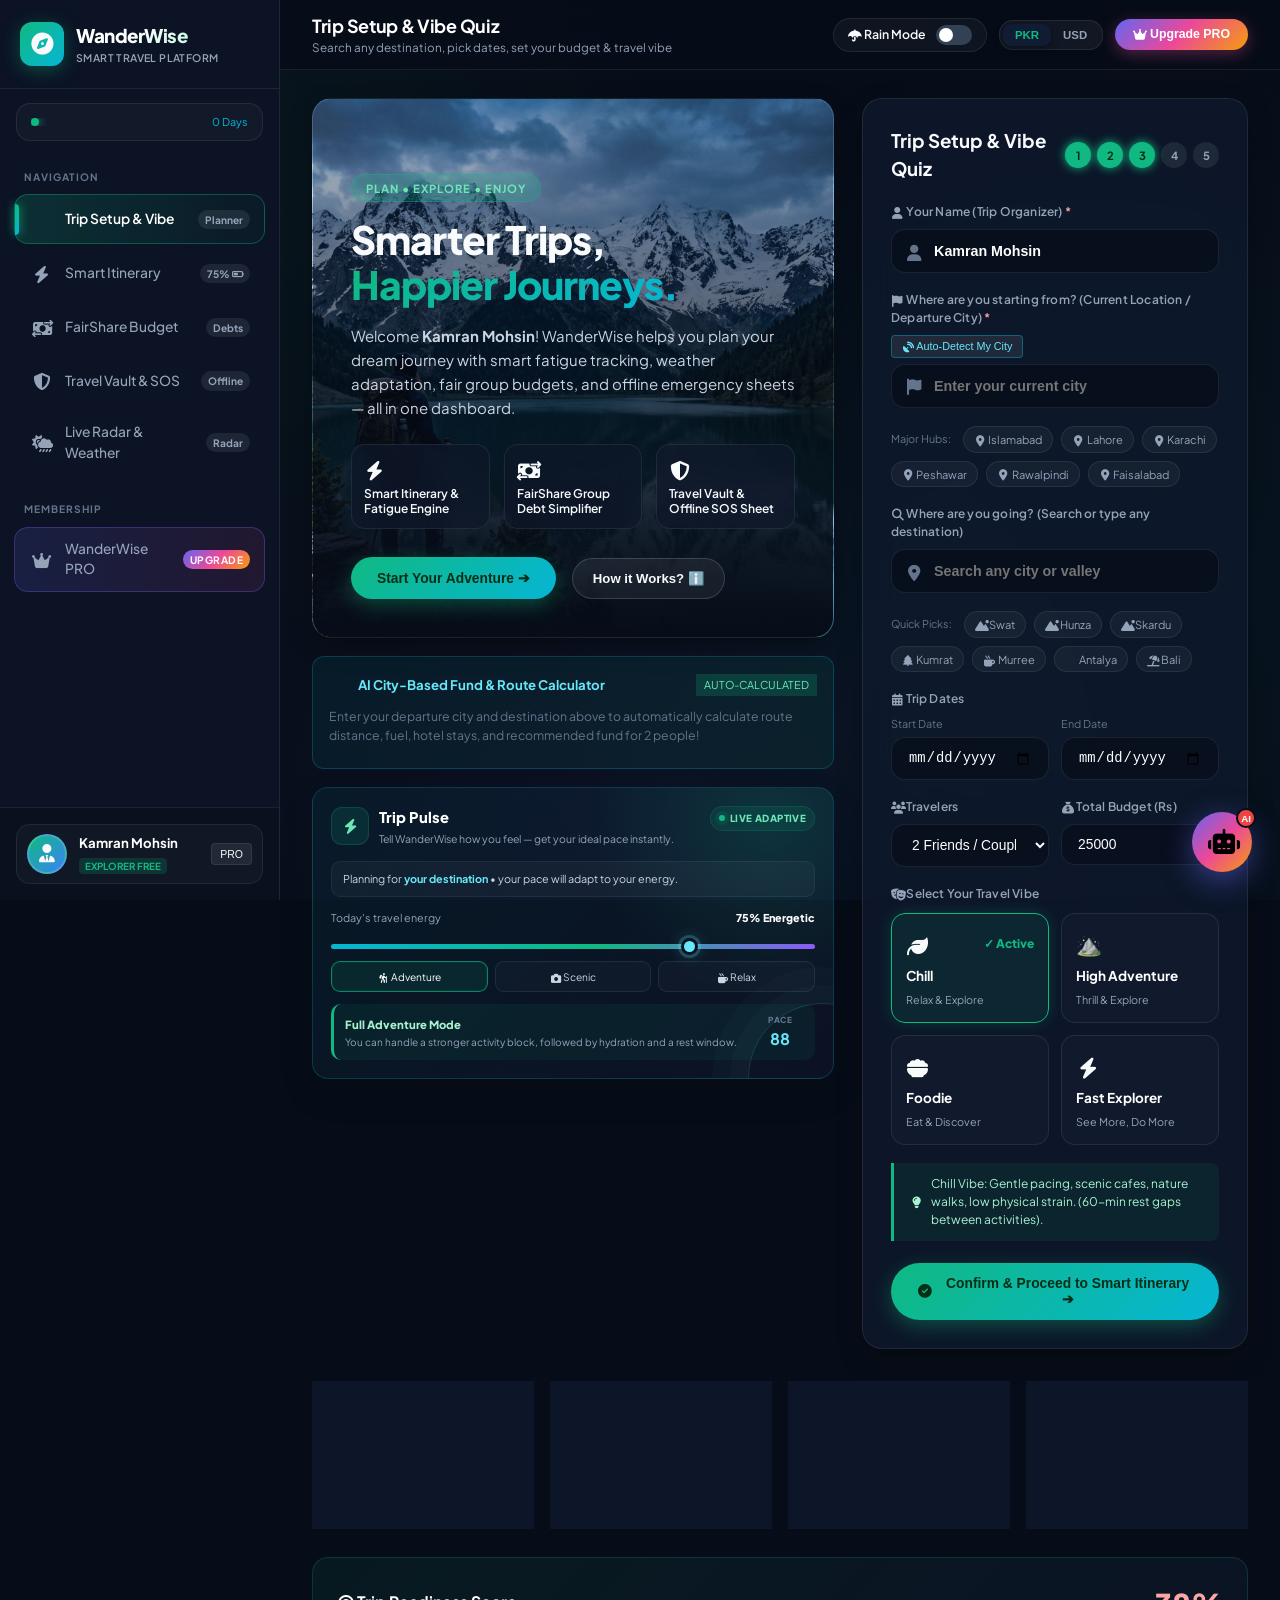
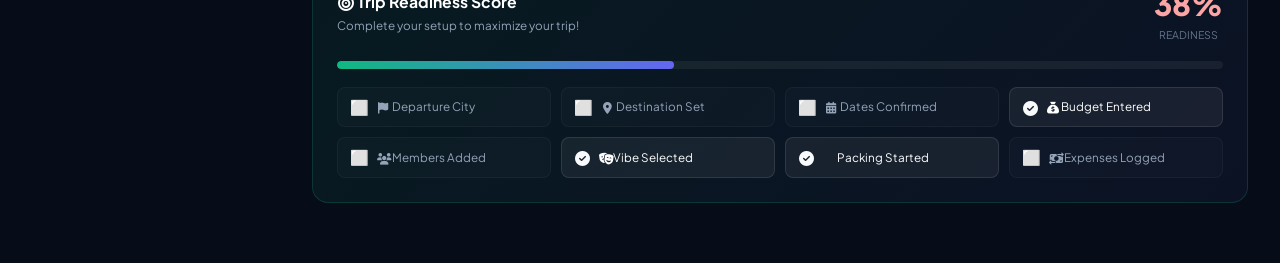
==== commit 86f80ee4: "add keywords" ====
--- a/index.html
+++ b/index.html
@@ -3,15 +3,17 @@
   <head>
     <meta charset="UTF-8" />
     <meta name="viewport" content="width=device-width, initial-scale=1.0" />
-    <title>
-      WanderWise — Smarter Trips, Happier Journeys | Kamran Mohsin
-    </title>
-    <link rel="icon" type="image/png" href="logo.png">
+    <title>WanderWise — Smarter Trips, Happier Journeys | Kamran Mohsin</title>
+    <link rel="icon" type="image/png" href="logo.png" />
     <meta
       name="description"
       content="WanderWise is Pakistan's smartest travel planning platform. Plan trips to Swat, Hunza, Skardu with AI fatigue tracking, rain mode, group debt splitting & offline emergency sheets."
     />
     <meta name="author" content="Kamran Mohsin" />
+    <meta
+      name="keywords"
+      content="Pakistan Trip Planner, Northern Areas Itinerary, Splitwise for Pakistan, Swat Trip Cost, Hunza Tour Budget, Travel Expense Tracker, Skardu Travel Guide"
+    />
     <link rel="preconnect" href="https://fonts.googleapis.com" />
     <link rel="preconnect" href="https://fonts.gstatic.com" crossorigin />
     <link
@@ -58,8 +60,16 @@
         border-radius: 16px;
         border: 1px solid rgba(6, 182, 212, 0.22);
         background:
-          radial-gradient(circle at 88% 12%, rgba(16, 185, 129, 0.16), transparent 34%),
-          linear-gradient(135deg, rgba(6, 182, 212, 0.07), rgba(99, 102, 241, 0.06));
+          radial-gradient(
+            circle at 88% 12%,
+            rgba(16, 185, 129, 0.16),
+            transparent 34%
+          ),
+          linear-gradient(
+            135deg,
+            rgba(6, 182, 212, 0.07),
+            rgba(99, 102, 241, 0.06)
+          );
         box-shadow: 0 14px 35px rgba(0, 0, 0, 0.12);
         min-height: 235px;
       }
@@ -73,8 +83,9 @@
         bottom: -75px;
         border-radius: 50%;
         border: 1px solid rgba(103, 232, 249, 0.16);
-        box-shadow: 0 0 0 18px rgba(103, 232, 249, 0.025),
-                    0 0 0 36px rgba(103, 232, 249, 0.018);
+        box-shadow:
+          0 0 0 18px rgba(103, 232, 249, 0.025),
+          0 0 0 36px rgba(103, 232, 249, 0.018);
         pointer-events: none;
       }
 
@@ -178,7 +189,12 @@
         border-radius: 999px;
         outline: none;
         cursor: pointer;
-        background: linear-gradient(90deg, #06b6d4 0%, #10b981 55%, #8b5cf6 100%);
+        background: linear-gradient(
+          90deg,
+          #06b6d4 0%,
+          #10b981 55%,
+          #8b5cf6 100%
+        );
         margin: 4px 0 12px;
       }
 
@@ -190,7 +206,9 @@
         border-radius: 50%;
         border: 3px solid #07111f;
         background: #67e8f9;
-        box-shadow: 0 0 0 3px rgba(103, 232, 249, 0.2), 0 0 16px rgba(103, 232, 249, 0.3);
+        box-shadow:
+          0 0 0 3px rgba(103, 232, 249, 0.2),
+          0 0 16px rgba(103, 232, 249, 0.3);
         cursor: grab;
       }
 
@@ -293,7 +311,6 @@
           align-self: flex-start;
         }
       }
-
     </style>
   </head>
   <body>
@@ -499,45 +516,45 @@
             <div class="hero-split-grid">
               <!-- Left column: Hero + AI Fund Calculator -->
               <div class="hero-left-column">
-              <!-- Hero Card -->
-              <div class="hero-card anim-on-scroll">
-                <div class="hero-content">
-                  <div class="hero-pill-badge">PLAN • EXPLORE • ENJOY</div>
-                  <h1 class="hero-title">
-                    Smarter Trips,<br /><span>Happier Journeys.</span>
-                  </h1>
-                  <p class="hero-description">
-                    Welcome <strong>Kamran Mohsin</strong>! WanderWise helps you
-                    plan your dream journey with smart fatigue tracking, weather
-                    adaptation, fair group budgets, and offline emergency sheets
-                    — all in one dashboard.
-                  </p>
-
-                  <div class="hero-features-row">
-                    <div class="hero-feat-chip">
-                      <span class="feat-icon">⚡</span>
-                      <span>Smart Itinerary & Fatigue Engine</span>
-                    </div>
-                    <div class="hero-feat-chip">
-                      <span class="feat-icon">💸</span>
-                      <span>FairShare Group Debt Simplifier</span>
-                    </div>
-                    <div class="hero-feat-chip">
-                      <span class="feat-icon">🛡️</span>
-                      <span>Travel Vault & Offline SOS Sheet</span>
-                    </div>
-                  </div>
-
-                  <div class="hero-actions">
-                    <button class="btn-primary" id="btn-hero-explore">
-                      Start Your Adventure ➔
-                    </button>
-                    <button class="btn-outline" id="btn-hero-demo">
-                      How it Works? ℹ️
-                    </button>
-                  </div>
-                </div>
-              </div>
+                <!-- Hero Card -->
+                <div class="hero-card anim-on-scroll">
+                  <div class="hero-content">
+                    <div class="hero-pill-badge">PLAN • EXPLORE • ENJOY</div>
+                    <h1 class="hero-title">
+                      Smarter Trips,<br /><span>Happier Journeys.</span>
+                    </h1>
+                    <p class="hero-description">
+                      Welcome <strong>Kamran Mohsin</strong>! WanderWise helps
+                      you plan your dream journey with smart fatigue tracking,
+                      weather adaptation, fair group budgets, and offline
+                      emergency sheets — all in one dashboard.
+                    </p>
+
+                    <div class="hero-features-row">
+                      <div class="hero-feat-chip">
+                        <span class="feat-icon">⚡</span>
+                        <span>Smart Itinerary & Fatigue Engine</span>
+                      </div>
+                      <div class="hero-feat-chip">
+                        <span class="feat-icon">💸</span>
+                        <span>FairShare Group Debt Simplifier</span>
+                      </div>
+                      <div class="hero-feat-chip">
+                        <span class="feat-icon">🛡️</span>
+                        <span>Travel Vault & Offline SOS Sheet</span>
+                      </div>
+                    </div>
+
+                    <div class="hero-actions">
+                      <button class="btn-primary" id="btn-hero-explore">
+                        Start Your Adventure ➔
+                      </button>
+                      <button class="btn-outline" id="btn-hero-demo">
+                        How it Works? ℹ️
+                      </button>
+                    </div>
+                  </div>
+                </div>
 
                 <!-- AI Smart Fund Estimator Widget -->
                 <div
@@ -721,21 +738,24 @@
                       id="ai-fund-validation-note"
                       style="font-size: 0.75rem; color: #6ee7b7"
                     ></div>
-
                   </div>
                 </div>
 
                 <!-- =====================================================
                      NEW: TRIP PULSE — Interactive Travel Energy Companion
                      ===================================================== -->
-                <div class="trip-pulse-card anim-on-scroll" id="trip-pulse-card">
+                <div
+                  class="trip-pulse-card anim-on-scroll"
+                  id="trip-pulse-card"
+                >
                   <div class="trip-pulse-head">
                     <div class="trip-pulse-title-wrap">
                       <div class="trip-pulse-icon">⚡</div>
                       <div>
                         <h3 class="trip-pulse-title">Trip Pulse</h3>
                         <div class="trip-pulse-subtitle">
-                          Tell WanderWise how you feel — get your ideal pace instantly.
+                          Tell WanderWise how you feel — get your ideal pace
+                          instantly.
                         </div>
                       </div>
                     </div>
@@ -746,13 +766,18 @@
                   </div>
 
                   <div class="trip-pulse-context" id="trip-pulse-context">
-                    Planning for <strong id="trip-pulse-destination">your destination</strong>
+                    Planning for
+                    <strong id="trip-pulse-destination"
+                      >your destination</strong
+                    >
                     • your pace will adapt to your energy.
                   </div>
 
                   <div class="trip-pulse-label-row">
                     <span>Today's travel energy</span>
-                    <span class="trip-pulse-energy" id="trip-pulse-energy-label">75% Energetic</span>
+                    <span class="trip-pulse-energy" id="trip-pulse-energy-label"
+                      >75% Energetic</span
+                    >
                   </div>
 
                   <input
@@ -766,24 +791,43 @@
                   />
 
                   <div class="trip-pulse-modes" id="trip-pulse-modes">
-                    <button type="button" class="trip-pulse-mode active" data-pulse-mode="adventure">
+                    <button
+                      type="button"
+                      class="trip-pulse-mode active"
+                      data-pulse-mode="adventure"
+                    >
                       🧗 Adventure
                     </button>
-                    <button type="button" class="trip-pulse-mode" data-pulse-mode="scenic">
+                    <button
+                      type="button"
+                      class="trip-pulse-mode"
+                      data-pulse-mode="scenic"
+                    >
                       📸 Scenic
                     </button>
-                    <button type="button" class="trip-pulse-mode" data-pulse-mode="relax">
+                    <button
+                      type="button"
+                      class="trip-pulse-mode"
+                      data-pulse-mode="relax"
+                    >
                       ☕ Relax
                     </button>
                   </div>
 
                   <div class="trip-pulse-result">
                     <div class="trip-pulse-result-main">
-                      <div class="trip-pulse-result-title" id="trip-pulse-result-title">
+                      <div
+                        class="trip-pulse-result-title"
+                        id="trip-pulse-result-title"
+                      >
                         Adventure Ready
                       </div>
-                      <div class="trip-pulse-result-text" id="trip-pulse-result-text">
-                        High-energy activities can fit your current pace. Keep a recovery gap after major activity.
+                      <div
+                        class="trip-pulse-result-text"
+                        id="trip-pulse-result-text"
+                      >
+                        High-energy activities can fit your current pace. Keep a
+                        recovery gap after major activity.
                       </div>
                     </div>
                     <div class="trip-pulse-score">
@@ -792,7 +836,6 @@
                     </div>
                   </div>
                 </div>
-
               </div>
 
               <!-- Trip Setup Card -->
@@ -2029,8 +2072,7 @@
                       WanderWise Emergency Card
                     </h2>
                     <div style="font-size: 0.82rem; color: var(--text-muted)">
-                      Issued for: <strong>Kamran Mohsin</strong> •
-                      Destination:
+                      Issued for: <strong>Kamran Mohsin</strong> • Destination:
                       <strong id="emergency-destination-display"
                         >Swat Valley</strong
                       >
@@ -2061,8 +2103,8 @@
                         Swat Serena Hotel, Saidu Sharif Road
                       </div>
                       <div class="hotel-ur" id="emergency-hotel-ur">
-                        ہوٹل سوات سیرینا، مین سیدو شریف
-                        روڈ، بالمقابل سرکٹ ہاؤس، سوات
+                        ہوٹل سوات سیرینا، مین سیدو شریف روڈ، بالمقابل سرکٹ ہاؤس،
+                        سوات
                       </div>
                       <div
                         style="
@@ -2215,9 +2257,7 @@
             >
               <div class="pending-banner-icon">⏳</div>
               <div class="pending-banner-text">
-                <div class="title">
-                  Payment Proof Submitted — Under Review
-                </div>
+                <div class="title">Payment Proof Submitted — Under Review</div>
                 <div class="sub" id="pending-banner-sub">
                   Admin verify kar raha hai. PRO activate hone par notification
                   milega.
@@ -2349,8 +2389,7 @@
                   <ul class="plan-features-list">
                     <li><span class="chk">✓</span> 1 Active Trip Plan</li>
                     <li>
-                      <span class="chk">✓</span> Basic Daily Itinerary (5
-                      Days)
+                      <span class="chk">✓</span> Basic Daily Itinerary (5 Days)
                     </li>
                     <li>
                       <span class="chk">✓</span> Standard Packing Checklist
@@ -2378,9 +2417,7 @@
 
                 <!-- PRO Plan -->
                 <div class="plan-card highlighted">
-                  <div class="popular-badge">
-                    RECOMMENDED • LIFETIME ACCESS
-                  </div>
+                  <div class="popular-badge">RECOMMENDED • LIFETIME ACCESS</div>
                   <div class="plan-header">
                     <div class="plan-name" style="color: #a5b4fc">
                       WanderWise PRO Lifetime
@@ -2427,8 +2464,8 @@
                       <span class="chk">✓</span> VIP Priority Support 24/7
                     </li>
                     <li>
-                      <span class="chk">✓</span> Cloud Backup &amp;
-                      Multi-Device Sync
+                      <span class="chk">✓</span> Cloud Backup &amp; Multi-Device
+                      Sync
                     </li>
                   </ul>
 
@@ -2697,9 +2734,7 @@
 
         <div class="meezan-brand-badge">
           <span class="icon">🏛️</span>
-          <div class="txt">
-            Meezan Bank — Official Islamic Payment Gateway
-          </div>
+          <div class="txt">Meezan Bank — Official Islamic Payment Gateway</div>
         </div>
 
         <h3 style="font-size: 1.3rem; font-weight: 800; margin-bottom: 6px">
@@ -2859,8 +2894,8 @@
           <div
             style="font-size: 0.72rem; color: var(--text-dim); margin-top: 4px"
           >
-            💡 Apna sender mobile number (03XX-XXXXXXX) ya bank TRX Reference
-            ID darj karein.
+            💡 Apna sender mobile number (03XX-XXXXXXX) ya bank TRX Reference ID
+            darj karein.
           </div>
         </div>
         <!-- Submission Confirmation Box -->
@@ -2917,8 +2952,7 @@
             color: var(--text-dim);
           "
         >
-          🔒 Dedicated for Kamran Mohsin • Official Meezan Bank Islamic
-          Gateway
+          🔒 Dedicated for Kamran Mohsin • Official Meezan Bank Islamic Gateway
         </div>
       </div>
     </div>
@@ -3021,18 +3055,10 @@
             <button type="button" class="avatar-choice-btn" data-avatar="🥾">
               🥾
             </button>
-            <button
-              type="button"
-              class="avatar-choice-btn"
-              data-avatar="🧑‍🚀"
-            >
+            <button type="button" class="avatar-choice-btn" data-avatar="🧑‍🚀">
               🧑‍🚀
             </button>
-            <button
-              type="button"
-              class="avatar-choice-btn"
-              data-avatar="👩‍🦰"
-            >
+            <button type="button" class="avatar-choice-btn" data-avatar="👩‍🦰">
               👩‍🦰
             </button>
           </div>
@@ -3103,9 +3129,7 @@
               <option value="Stay">🏨 Hotel / Stay</option>
               <option value="Food">🍲 Food & Dining</option>
               <option value="Transport">🚐 Transport / Fuel</option>
-              <option value="Activities" selected>
-                🎿 Activities & Tours
-              </option>
+              <option value="Activities" selected>🎿 Activities & Tours</option>
               <option value="Emergency">🚨 Emergency / Medical</option>
               <option value="General">📋 General</option>
             </select>
@@ -3166,9 +3190,7 @@
               </option>
               <option value="06:00 PM">06:00 PM — Sunset Leisure</option>
               <option value="08:00 PM">08:00 PM — Traditional Feast</option>
-              <option value="09:30 PM">
-                09:30 PM — Bonfire & Stargazing
-              </option>
+              <option value="09:30 PM">09:30 PM — Bonfire & Stargazing</option>
             </select>
           </div>
           <div class="form-group">
@@ -3264,8 +3286,7 @@
               >
               <span style="font-size: 0.8rem; color: var(--text-muted)"
                 >Type any city, valley or country in the search bar. Select
-                dates and budget — itinerary auto-generates for all
-                days!</span
+                dates and budget — itinerary auto-generates for all days!</span
               >
             </div>
           </div>
@@ -3339,9 +3360,8 @@
                 >☔ Rain Mode One-Click Switch</strong
               >
               <span style="font-size: 0.8rem; color: var(--text-muted)"
-                >Toggle Rain Mode ON — WanderWise instantly swaps rainy
-                outdoor treks for covered museums, spas, and artisan tea
-                houses.</span
+                >Toggle Rain Mode ON — WanderWise instantly swaps rainy outdoor
+                treks for covered museums, spas, and artisan tea houses.</span
               >
             </div>
           </div>
@@ -3714,7 +3734,6 @@
       </div>
     </div>
 
-
     <!-- Professional emoji-to-icon layer: keeps the existing UI/functionality but
          replaces decorative emoji characters with developer-style Font Awesome icons. -->
     <style>
@@ -3726,46 +3745,115 @@
         vertical-align: -0.08em;
         flex: 0 0 auto;
       }
-      .ww-professional-icon.ww-avatar-icon { font-size: 1.05em; }
+      .ww-professional-icon.ww-avatar-icon {
+        font-size: 1.05em;
+      }
     </style>
     <script>
       (() => {
         const ICONS = {
-          '🧭': 'fa-compass', '✨': 'fa-sparkles', '⚡': 'fa-bolt', '🔋': 'fa-battery-half',
-          '💸': 'fa-money-bill-transfer', '🛡️': 'fa-shield-halved', '🌦️': 'fa-cloud-sun-rain',
-          '👑': 'fa-crown', '👨‍💻': 'fa-user-tie', '🚀': 'fa-rocket', '☰': 'fa-bars',
-          '☔': 'fa-umbrella', '📍': 'fa-location-dot', '📡': 'fa-satellite-dish', '🚩': 'fa-flag',
-          '🔍': 'fa-magnifying-glass', '🏔️': 'fa-mountain-sun', '🌄': 'fa-mountain-sun',
-          '🏜️': 'fa-mountain-sun', '🌲': 'fa-tree', '☕': 'fa-mug-hot', '🎈': 'fa-balloon',
-          '🌴': 'fa-umbrella-beach', '📅': 'fa-calendar-days', '👥': 'fa-users', '💰': 'fa-sack-dollar',
-          '🎭': 'fa-masks-theater', '💡': 'fa-lightbulb', '✅': 'fa-circle-check', '🌍': 'fa-globe',
-          '🎯': 'fa-bullseye', '🌿': 'fa-leaf', '📈': 'fa-chart-line', '📸': 'fa-camera',
-          '🌅': 'fa-sun', '🌌': 'fa-star', '📝': 'fa-note-sticky', '🎒': 'fa-backpack',
-          '🚨': 'fa-siren-on', '🖨️': 'fa-print', '📞': 'fa-phone', '📋': 'fa-clipboard',
-          '⚠️': 'fa-triangle-exclamation', '⏳': 'fa-hourglass-half', '🔄': 'fa-rotate',
-          '🤖': 'fa-robot', '💬': 'fa-comments', '☁️': 'fa-cloud', '🏛️': 'fa-landmark',
-          '💳': 'fa-credit-card', '🏦': 'fa-building-columns', '⚖️': 'fa-scale-balanced',
-          '✏️': 'fa-pen', '💾': 'fa-floppy-disk', '📱': 'fa-mobile-screen-button',
-          '🗺️': 'fa-map', '🔒': 'fa-lock', '📨': 'fa-envelope', '📣': 'fa-bullhorn',
-          '⛅': 'fa-cloud-sun', '☀️': 'fa-sun', '🌤️': 'fa-cloud-sun', '🌧️': 'fa-cloud-rain',
-          '🎿': 'fa-person-skiing', '🚐': 'fa-van-shuttle', '🏨': 'fa-hotel', '🍲': 'fa-bowl-food',
-          '🧗': 'fa-person-hiking', '🏄': 'fa-person-surfing', '🤠': 'fa-hat-cowboy',
-          '🥾': 'fa-shoe-prints', '🧑‍🚀': 'fa-user-astronaut', '👩‍🦰': 'fa-user',
-          '🔮': 'fa-wand-magic-sparkles', '🏆': 'fa-trophy', '🪄': 'fa-wand-magic-sparkles',
-          '🎉': 'fa-party-horn', '❤️': 'fa-heart', '👤': 'fa-user', '🏠': 'fa-house',
-          '🛫': 'fa-plane-departure', '🛬': 'fa-plane-arrival', '🚗': 'fa-car', '🚆': 'fa-train',
-          '✈️': 'fa-plane', '⏱️': 'fa-stopwatch', '🔔': 'fa-bell'
+          "🧭": "fa-compass",
+          "✨": "fa-sparkles",
+          "⚡": "fa-bolt",
+          "🔋": "fa-battery-half",
+          "💸": "fa-money-bill-transfer",
+          "🛡️": "fa-shield-halved",
+          "🌦️": "fa-cloud-sun-rain",
+          "👑": "fa-crown",
+          "👨‍💻": "fa-user-tie",
+          "🚀": "fa-rocket",
+          "☰": "fa-bars",
+          "☔": "fa-umbrella",
+          "📍": "fa-location-dot",
+          "📡": "fa-satellite-dish",
+          "🚩": "fa-flag",
+          "🔍": "fa-magnifying-glass",
+          "🏔️": "fa-mountain-sun",
+          "🌄": "fa-mountain-sun",
+          "🏜️": "fa-mountain-sun",
+          "🌲": "fa-tree",
+          "☕": "fa-mug-hot",
+          "🎈": "fa-balloon",
+          "🌴": "fa-umbrella-beach",
+          "📅": "fa-calendar-days",
+          "👥": "fa-users",
+          "💰": "fa-sack-dollar",
+          "🎭": "fa-masks-theater",
+          "💡": "fa-lightbulb",
+          "✅": "fa-circle-check",
+          "🌍": "fa-globe",
+          "🎯": "fa-bullseye",
+          "🌿": "fa-leaf",
+          "📈": "fa-chart-line",
+          "📸": "fa-camera",
+          "🌅": "fa-sun",
+          "🌌": "fa-star",
+          "📝": "fa-note-sticky",
+          "🎒": "fa-backpack",
+          "🚨": "fa-siren-on",
+          "🖨️": "fa-print",
+          "📞": "fa-phone",
+          "📋": "fa-clipboard",
+          "⚠️": "fa-triangle-exclamation",
+          "⏳": "fa-hourglass-half",
+          "🔄": "fa-rotate",
+          "🤖": "fa-robot",
+          "💬": "fa-comments",
+          "☁️": "fa-cloud",
+          "🏛️": "fa-landmark",
+          "💳": "fa-credit-card",
+          "🏦": "fa-building-columns",
+          "⚖️": "fa-scale-balanced",
+          "✏️": "fa-pen",
+          "💾": "fa-floppy-disk",
+          "📱": "fa-mobile-screen-button",
+          "🗺️": "fa-map",
+          "🔒": "fa-lock",
+          "📨": "fa-envelope",
+          "📣": "fa-bullhorn",
+          "⛅": "fa-cloud-sun",
+          "☀️": "fa-sun",
+          "🌤️": "fa-cloud-sun",
+          "🌧️": "fa-cloud-rain",
+          "🎿": "fa-person-skiing",
+          "🚐": "fa-van-shuttle",
+          "🏨": "fa-hotel",
+          "🍲": "fa-bowl-food",
+          "🧗": "fa-person-hiking",
+          "🏄": "fa-person-surfing",
+          "🤠": "fa-hat-cowboy",
+          "🥾": "fa-shoe-prints",
+          "🧑‍🚀": "fa-user-astronaut",
+          "👩‍🦰": "fa-user",
+          "🔮": "fa-wand-magic-sparkles",
+          "🏆": "fa-trophy",
+          "🪄": "fa-wand-magic-sparkles",
+          "🎉": "fa-party-horn",
+          "❤️": "fa-heart",
+          "👤": "fa-user",
+          "🏠": "fa-house",
+          "🛫": "fa-plane-departure",
+          "🛬": "fa-plane-arrival",
+          "🚗": "fa-car",
+          "🚆": "fa-train",
+          "✈️": "fa-plane",
+          "⏱️": "fa-stopwatch",
+          "🔔": "fa-bell",
         };
 
         const keys = Object.keys(ICONS).sort((a, b) => b.length - a.length);
-        const emojiPattern = new RegExp(keys.map(k => k.replace(/[.*+?^${}()|[\]\\]/g, '\\$&')).join('|'), 'g');
-
-        function iconFor(emoji, extraClass = '') {
+        const emojiPattern = new RegExp(
+          keys.map((k) => k.replace(/[.*+?^${}()|[\]\\]/g, "\\$&")).join("|"),
+          "g",
+        );
+
+        function iconFor(emoji, extraClass = "") {
           const cls = ICONS[emoji];
           if (!cls) return null;
-          const i = document.createElement('i');
-          i.className = `fa-solid ${cls} ww-professional-icon ${extraClass}`.trim();
-          i.setAttribute('aria-hidden', 'true');
+          const i = document.createElement("i");
+          i.className =
+            `fa-solid ${cls} ww-professional-icon ${extraClass}`.trim();
+          i.setAttribute("aria-hidden", "true");
           return i;
         }
 
@@ -3777,13 +3865,17 @@
           let last = 0;
           let match;
           while ((match = emojiPattern.exec(value))) {
-            if (match.index > last) frag.appendChild(document.createTextNode(value.slice(last, match.index)));
+            if (match.index > last)
+              frag.appendChild(
+                document.createTextNode(value.slice(last, match.index)),
+              );
             const icon = iconFor(match[0]);
             if (icon) frag.appendChild(icon);
             else frag.appendChild(document.createTextNode(match[0]));
             last = match.index + match[0].length;
           }
-          if (last < value.length) frag.appendChild(document.createTextNode(value.slice(last)));
+          if (last < value.length)
+            frag.appendChild(document.createTextNode(value.slice(last)));
           node.parentNode.replaceChild(frag, node);
         }
 
@@ -3792,11 +3884,15 @@
           const walker = document.createTreeWalker(root, NodeFilter.SHOW_TEXT, {
             acceptNode(node) {
               const parent = node.parentElement;
-              if (!parent || ['SCRIPT','STYLE','TEXTAREA'].includes(parent.tagName) || parent.closest('.ww-professional-icon')) {
+              if (
+                !parent ||
+                ["SCRIPT", "STYLE", "TEXTAREA"].includes(parent.tagName) ||
+                parent.closest(".ww-professional-icon")
+              ) {
                 return NodeFilter.FILTER_REJECT;
               }
               return NodeFilter.FILTER_ACCEPT;
-            }
+            },
           });
           const nodes = [];
           let node;
@@ -3804,14 +3900,20 @@
           nodes.forEach(convertTextNode);
         }
 
-        document.addEventListener('DOMContentLoaded', () => {
+        document.addEventListener("DOMContentLoaded", () => {
           convert();
-          const observer = new MutationObserver(mutations => {
+          const observer = new MutationObserver((mutations) => {
             observer.disconnect();
-            mutations.forEach(m => m.addedNodes.forEach(n => {
-              if (n.nodeType === Node.TEXT_NODE) convertTextNode(n);
-              else if (n.nodeType === Node.ELEMENT_NODE && !n.classList.contains('ww-professional-icon')) convert(n);
-            }));
+            mutations.forEach((m) =>
+              m.addedNodes.forEach((n) => {
+                if (n.nodeType === Node.TEXT_NODE) convertTextNode(n);
+                else if (
+                  n.nodeType === Node.ELEMENT_NODE &&
+                  !n.classList.contains("ww-professional-icon")
+                )
+                  convert(n);
+              }),
+            );
             observer.observe(document.body, { childList: true, subtree: true });
           });
           observer.observe(document.body, { childList: true, subtree: true });
@@ -3839,7 +3941,8 @@
         const destInput = document.getElementById("dest-search-input");
         const modeButtons = document.querySelectorAll(".trip-pulse-mode");
 
-        if (!energy || !energyLabel || !resultTitle || !resultText || !score) return;
+        if (!energy || !energyLabel || !resultTitle || !resultText || !score)
+          return;
 
         let selectedMode = "adventure";
 
@@ -3848,53 +3951,53 @@
             low: {
               title: "Soft Adventure",
               text: "Choose one light activity and protect your recovery time between stops.",
-              boost: 0
+              boost: 0,
             },
             mid: {
               title: "Adventure Ready",
               text: "A balanced adventure pace fits well. Keep a recovery gap after major activity.",
-              boost: 4
+              boost: 4,
             },
             high: {
               title: "Full Adventure Mode",
               text: "You can handle a stronger activity block, followed by hydration and a rest window.",
-              boost: 7
-            }
+              boost: 7,
+            },
           },
           scenic: {
             low: {
               title: "Slow Scenic Mode",
               text: "Prioritize viewpoints, cafes and short walks. The journey itself is the experience.",
-              boost: 2
+              boost: 2,
             },
             mid: {
               title: "Scenic Explorer",
               text: "Mix viewpoints with short walks and photo stops without overloading the day.",
-              boost: 5
+              boost: 5,
             },
             high: {
               title: "Photo Hunt Mode",
               text: "Add sunrise, golden-hour and viewpoint stops while keeping transfers efficient.",
-              boost: 8
-            }
+              boost: 8,
+            },
           },
           relax: {
             low: {
               title: "Recovery First",
               text: "Keep the itinerary light: one highlight, generous buffers and plenty of downtime.",
-              boost: 3
+              boost: 3,
             },
             mid: {
               title: "Chill & Explore",
               text: "Use relaxed pacing with flexible stops, food breaks and a comfortable evening.",
-              boost: 6
+              boost: 6,
             },
             high: {
               title: "Easygoing Explorer",
               text: "You have room for a few extra stops, but keep the day intentionally unhurried.",
-              boost: 8
-            }
-          }
+              boost: 8,
+            },
+          },
         };
 
         function getEnergyBand(value) {
@@ -3914,7 +4017,10 @@
           energyLabel.textContent = value + "% " + label;
 
           const data = modeData[selectedMode][band];
-          const adaptiveScore = Math.min(99, Math.max(35, Math.round(value * 0.78 + 22 + data.boost)));
+          const adaptiveScore = Math.min(
+            99,
+            Math.max(35, Math.round(value * 0.78 + 22 + data.boost)),
+          );
 
           resultTitle.textContent = data.title;
           resultText.textContent = data.text;
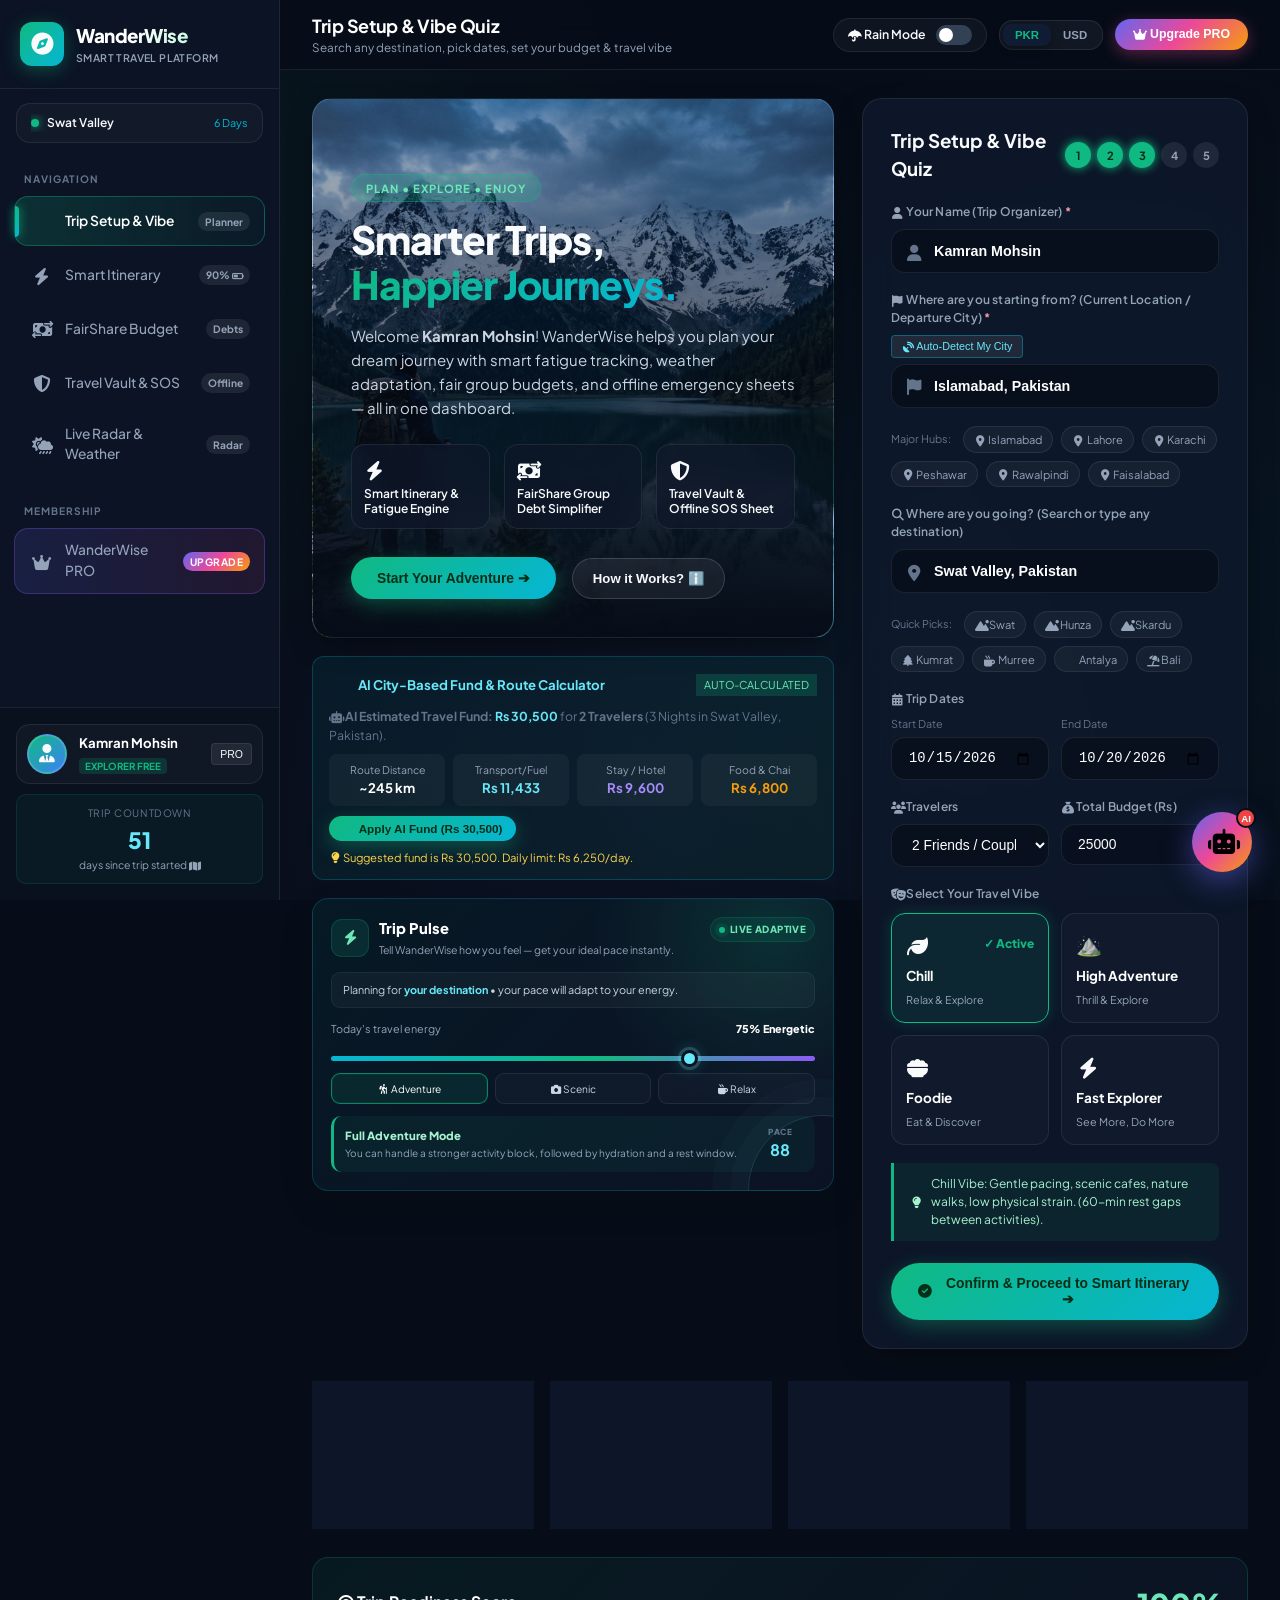
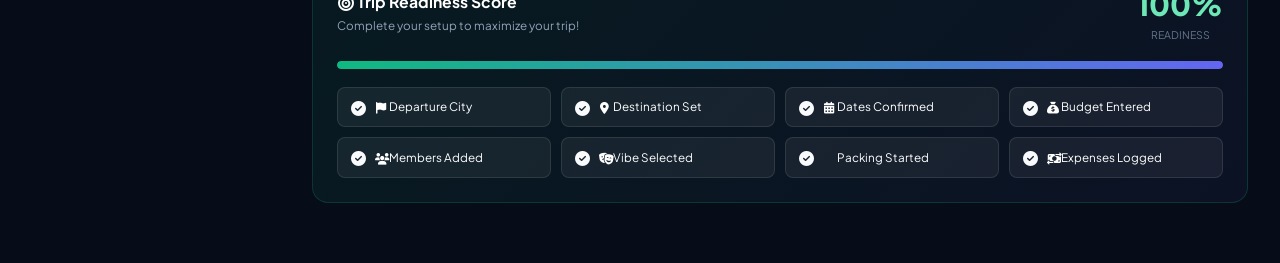
==== commit 3a6d6cbf: "updation" ====
--- a/index.html
+++ b/index.html
@@ -3900,7 +3900,7 @@
           nodes.forEach(convertTextNode);
         }
 
-        document.addEventListener("DOMContentLoaded", () => {
+        function startIconObserver() {
           convert();
           const observer = new MutationObserver((mutations) => {
             observer.disconnect();
@@ -3917,7 +3917,13 @@
             observer.observe(document.body, { childList: true, subtree: true });
           });
           observer.observe(document.body, { childList: true, subtree: true });
-        });
+        }
+
+        if (document.readyState === "loading") {
+          document.addEventListener("DOMContentLoaded", startIconObserver);
+        } else {
+          startIconObserver();
+        }
       })();
     </script>
 
--- a/css/style.css
+++ b/css/style.css
@@ -2600,9 +2600,11 @@
   display: flex;
   flex-direction: column;
   gap: 10px;
+  pointer-events: none;
 }
 
 .toast {
+  pointer-events: auto;
   padding: 12px 20px;
   border-radius: var(--radius-md);
   background: var(--bg-card-solid);
@@ -2735,7 +2737,12 @@
   }
 
   .sidebar-overlay {
+    display: none;
+    pointer-events: none;
+  }
+  .sidebar-overlay.active {
     display: block;
+    pointer-events: auto;
   }
 
   .main-content {
@@ -3594,15 +3601,291 @@
   gap: 12px;
 }
 
-@media (max-width: 480px) {
-  .trip-summary-banner { grid-template-columns: repeat(2, 1fr); }
+/* ==========================================================================
+   WANDERWISE MASTER RESPONSIVE SYSTEM (All Devices & Screen Sizes)
+   ========================================================================== */
+
+/* 1. TABLET & LAPTOP (<= 1024px) */
+@media (max-width: 1024px) {
   .hero-split-grid { grid-template-columns: 1fr !important; }
-  .pricing-plans-grid { grid-template-columns: 1fr !important; }
-  .pro-steps-guide-row { grid-template-columns: 1fr !important; }
+  .itinerary-header-bar { grid-template-columns: 1fr !important; }
+  .itinerary-main-grid { grid-template-columns: 1fr !important; }
   .fairshare-grid { grid-template-columns: 1fr !important; }
+  .checklist-view-grid { grid-template-columns: 1fr !important; }
   .weather-view-grid { grid-template-columns: 1fr !important; }
-  .budget-stats-grid { grid-template-columns: repeat(2, 1fr) !important; }
-  .home-stats-row { grid-template-columns: repeat(2, 1fr) !important; }
-  .bank-account-copy-row { flex-direction: column; gap: 8px; }
-  .account-num-display { font-size: 1rem !important; }
-}
+  .pricing-plans-grid { grid-template-columns: 1fr !important; max-width: 480px; margin: 0 auto; }
+  .pro-steps-guide-row { grid-template-columns: repeat(2, 1fr); }
+}
+
+/* 2. TABLET PORTRAIT & MEDIUM PHONES (<= 768px) */
+@media (max-width: 768px) {
+  /* Shell & Navigation */
+  .sidebar {
+    transform: translateX(-100%);
+    z-index: 200;
+  }
+  .sidebar.open {
+    transform: translateX(0);
+    box-shadow: 0 0 50px rgba(0, 0, 0, 0.9);
+  }
+  .sidebar-overlay {
+    display: none;
+    pointer-events: none;
+  }
+  .sidebar-overlay.active {
+    display: block !important;
+    pointer-events: auto !important;
+  }
+  .main-content {
+    margin-left: 0 !important;
+    width: 100% !important;
+    overflow-x: hidden !important;
+  }
+  .mobile-menu-btn {
+    display: block !important;
+  }
+
+  /* Topbar */
+  .topbar {
+    padding: 0 14px;
+    height: 64px;
+    gap: 8px;
+  }
+  .breadcrumb-area {
+    min-width: 0;
+  }
+  .page-title {
+    font-size: 1.05rem;
+    white-space: nowrap;
+    overflow: hidden;
+    text-overflow: ellipsis;
+  }
+  .page-subtitle {
+    display: none !important;
+  }
+  .rain-mode-chip .rain-label {
+    display: none !important;
+  }
+  .currency-pill {
+    display: none !important;
+  }
+
+  /* View Container */
+  .view-container {
+    padding: 14px 12px 60px 12px !important;
+    overflow-x: hidden !important;
+  }
+
+  /* Page 1: Hero & Quiz */
+  .hero-card {
+    min-height: 420px;
+    padding: 24px 18px;
+  }
+  .hero-title {
+    font-size: 1.85rem;
+  }
+  .hero-features-row {
+    grid-template-columns: 1fr;
+  }
+  .quiz-panel-card {
+    padding: 20px 16px;
+  }
+
+  /* Page 2: Itinerary */
+  .trip-summary-banner {
+    grid-template-columns: repeat(2, 1fr) !important;
+    gap: 10px;
+  }
+  .days-pills-row {
+    flex-wrap: nowrap !important;
+    overflow-x: auto !important;
+    -webkit-overflow-scrolling: touch !important;
+    scrollbar-width: none !important;
+    padding-bottom: 6px;
+  }
+  .days-pills-row::-webkit-scrollbar {
+    display: none;
+  }
+  .day-tab-btn {
+    flex-shrink: 0 !important;
+  }
+
+  /* Page 3: Budget */
+  .budget-stats-grid {
+    grid-template-columns: repeat(2, 1fr) !important;
+    gap: 10px;
+  }
+  .home-stats-row {
+    grid-template-columns: repeat(2, 1fr) !important;
+    gap: 10px;
+  }
+
+  /* Page 4: Vault */
+  .emergency-grid {
+    grid-template-columns: 1fr !important;
+  }
+  .hotel-address-card {
+    flex-direction: column;
+    align-items: flex-start;
+  }
+  .qr-box {
+    margin-top: 10px;
+  }
+
+  /* Modals */
+  .modal-box {
+    padding: 22px 16px !important;
+    margin: 10px !important;
+    max-height: 90vh !important;
+    width: 94vw !important;
+  }
+}
+
+/* 3. MOBILE PHONES (<= 540px) */
+@media (max-width: 540px) {
+  /* Hero */
+  .hero-card {
+    min-height: 360px;
+    padding: 20px 14px;
+  }
+  .hero-title {
+    font-size: 1.55rem;
+    line-height: 1.25;
+  }
+  .hero-desc {
+    font-size: 0.82rem;
+  }
+  .hero-pill-badge {
+    font-size: 0.68rem;
+    padding: 4px 10px;
+  }
+  .hero-btn-row {
+    flex-direction: column !important;
+    width: 100% !important;
+    gap: 10px !important;
+  }
+  .hero-btn-row button {
+    width: 100% !important;
+    justify-content: center;
+  }
+
+  /* Quiz Controls */
+  .date-grid {
+    grid-template-columns: 1fr !important;
+    gap: 10px;
+  }
+  .vibe-grid {
+    grid-template-columns: 1fr !important;
+    gap: 8px;
+  }
+  .vibe-card {
+    padding: 12px 14px;
+  }
+  .quiz-header h2 {
+    font-size: 1.2rem;
+  }
+
+  /* Itinerary */
+  .timeline-card {
+    padding: 16px 12px;
+  }
+  .timeline-card-header {
+    flex-direction: column;
+    align-items: stretch;
+    gap: 10px;
+  }
+  .timeline-card-header button {
+    width: 100%;
+    justify-content: center;
+  }
+  .activity-row {
+    flex-direction: column;
+    align-items: flex-start;
+    gap: 8px;
+    padding: 12px;
+  }
+
+  /* Vault & SOS */
+  .vault-tabs-row {
+    flex-wrap: wrap !important;
+    gap: 8px !important;
+  }
+  .vault-tab-btn {
+    flex: 1 1 100% !important;
+    justify-content: center !important;
+    font-size: 0.82rem !important;
+    padding: 8px 12px !important;
+  }
+  .emergency-header-action {
+    flex-direction: column;
+    align-items: stretch;
+    gap: 12px;
+  }
+  .btn-print-action, .btn-print-action button {
+    width: 100% !important;
+    justify-content: center;
+  }
+
+  /* PRO View */
+  .pro-steps-guide-row {
+    grid-template-columns: 1fr !important;
+  }
+  .pro-step-guide-card {
+    padding: 16px 12px;
+  }
+  .pro-activation-card {
+    padding: 24px 16px;
+  }
+  .pro-activation-title {
+    font-size: 1.45rem;
+  }
+  .pro-active-features-grid {
+    grid-template-columns: 1fr !important;
+  }
+
+  /* Chatbot */
+  .chatbot-window {
+    width: calc(100vw - 20px) !important;
+    right: 10px !important;
+    bottom: 80px !important;
+    max-height: 75vh !important;
+  }
+  .chatbot-fab {
+    bottom: 16px !important;
+    right: 16px !important;
+  }
+}
+
+/* 4. EXTRA SMALL SCREENS (<= 380px) */
+@media (max-width: 380px) {
+  .topbar {
+    padding: 0 10px;
+    height: 56px;
+  }
+  .page-title {
+    font-size: 0.88rem;
+  }
+  .home-stats-row {
+    grid-template-columns: 1fr !important;
+  }
+  .trip-summary-banner {
+    grid-template-columns: 1fr !important;
+  }
+  .budget-stats-grid {
+    grid-template-columns: 1fr !important;
+  }
+  .stat-metric-val {
+    font-size: 1.15rem;
+  }
+  .bank-account-copy-row {
+    flex-direction: column;
+    gap: 8px;
+  }
+  .account-num-display {
+    font-size: 0.95rem !important;
+  }
+  .avatar-selector-grid {
+    grid-template-columns: repeat(4, 1fr) !important;
+    gap: 4px;
+  }
+}
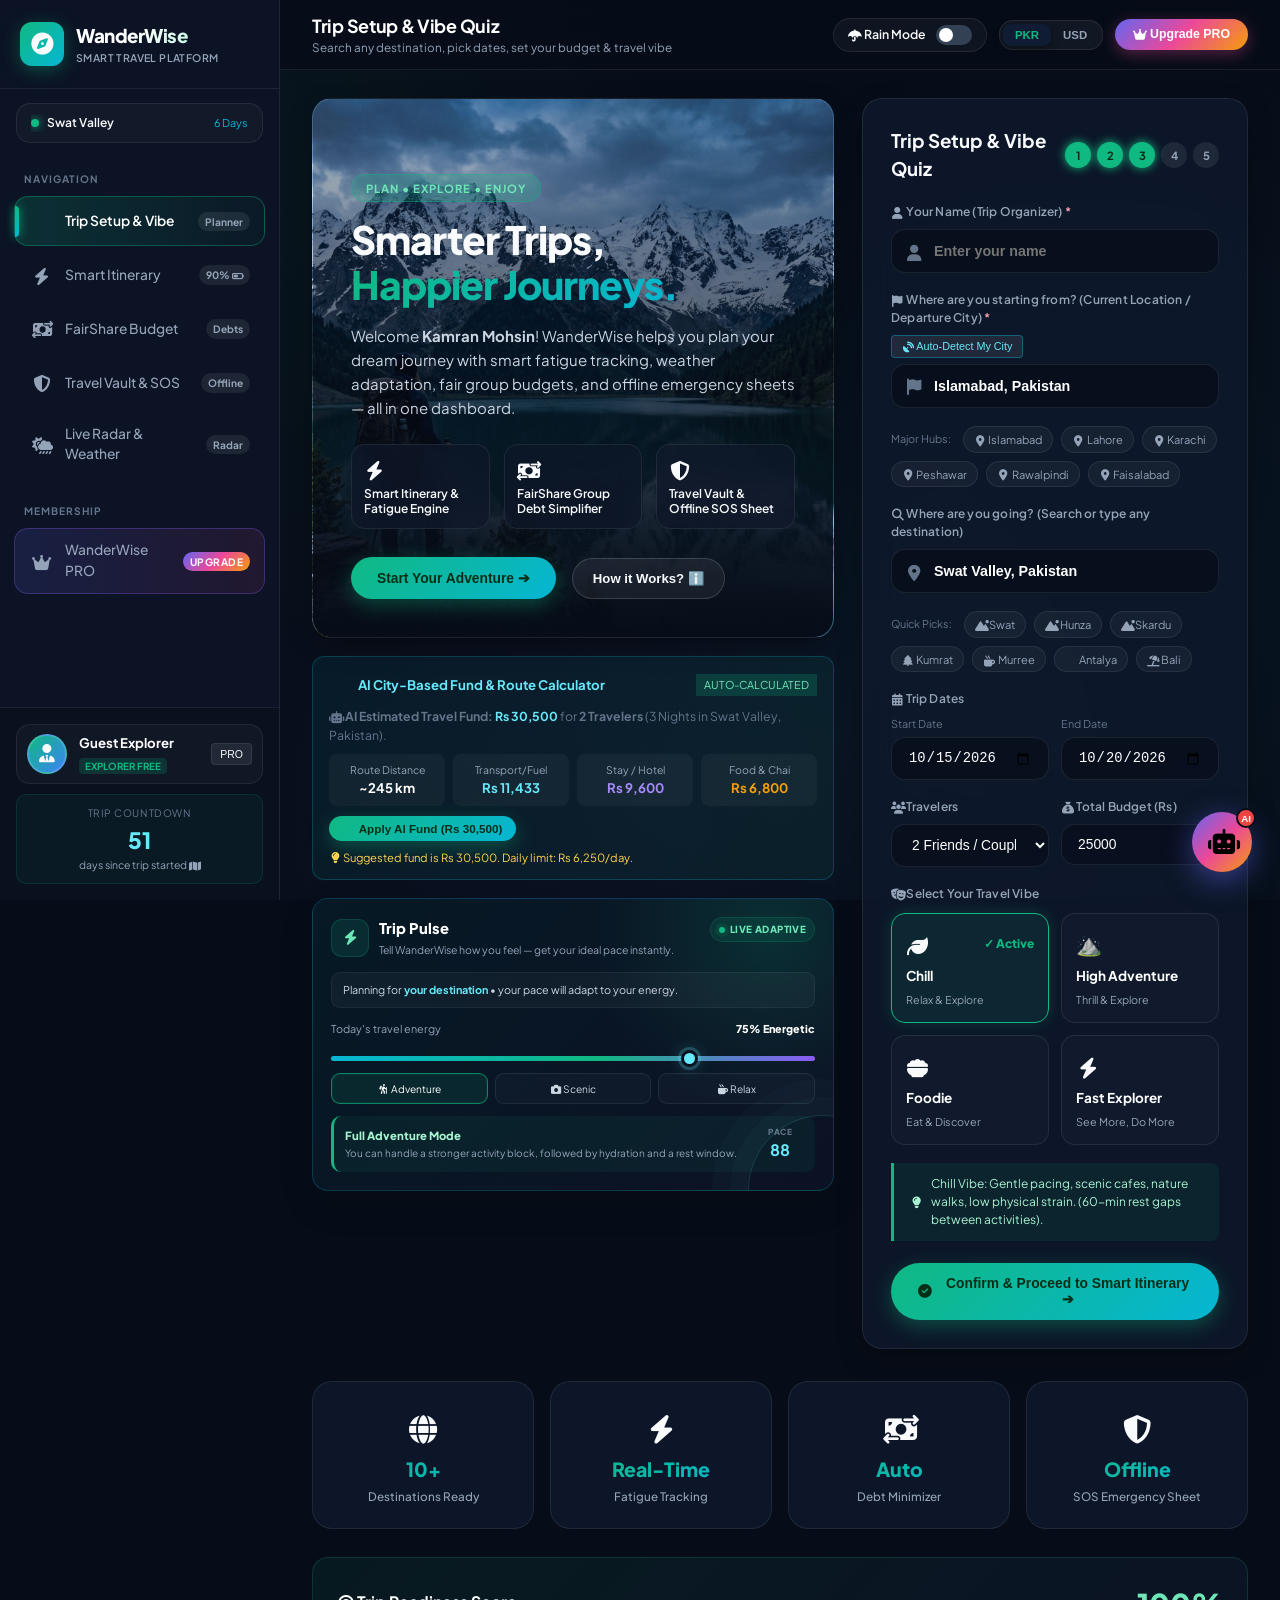
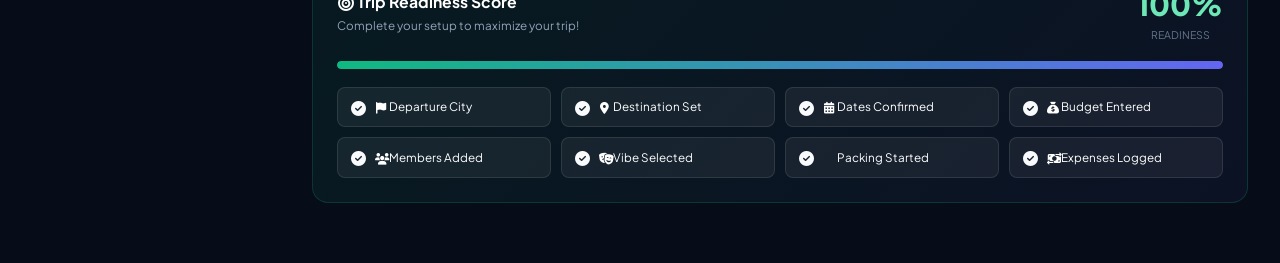
==== commit 52c6882f: "update" ====
--- a/index.html
+++ b/index.html
@@ -400,7 +400,7 @@
           <div class="user-card">
             <div class="user-avatar" id="sidebar-avatar">👨‍💻</div>
             <div class="user-meta">
-              <div class="user-name" id="sidebar-user-name">Kamran Mohsin</div>
+              <div class="user-name" id="sidebar-user-name">Guest Explorer</div>
               <div class="user-tier-badge" id="user-tier-label">
                 EXPLORER FREE
               </div>
@@ -1683,7 +1683,7 @@
                     <div>
                       <h3>Day Notes & Reminders</h3>
                       <span style="font-size: 0.75rem; color: var(--text-muted)"
-                        >Personal travel journal for Kamran Mohsin</span
+                        >Personal travel journal for you</span
                       >
                     </div>
                   </div>
@@ -2040,7 +2040,7 @@
                           margin-top: 12px;
                         "
                       >
-                        💡 <strong>Pro Tip for Kamran Mohsin:</strong> Keep
+                        💡 <strong>Pro Tip for You:</strong> Keep
                         physical photocopies of your CNIC and car registration
                         in upper glove compartment for checkposts.
                       </div>
@@ -2277,7 +2277,7 @@
               <div class="pro-active-crown">👑</div>
               <h3>WanderWise PRO is Active!</h3>
               <p>
-                Mubarak ho, Kamran Mohsin! Sare premium features unlock ho chuke
+                Mubarak ho, Sir! Sare premium features unlock ho chuke
                 hain. Enjoy karo apni trip planning!
               </p>
               <div class="pro-active-features-grid">
@@ -3646,7 +3646,7 @@
         <div class="chat-msg bot">
           <div class="chat-msg-avatar">🧭</div>
           <div class="chat-bubble">
-            Aoa Kamran Mohsin! 👋 Main WanderAI hun — apka personal travel
+            Aoa bro! 👋 Main WanderAI hun — apka personal travel
             assistant. Kisi bhi destination, activity, ya trip ke baare mein
             poochh saktay hain!
           </div>
@@ -3708,7 +3708,7 @@
         <span class="pro-crown-anim">👑</span>
         <div class="pro-activation-title">PRO Activated!</div>
         <p class="pro-activation-subtitle">
-          Mubarak ho Kamran Mohsin! Tumhara WanderWise PRO lifetime plan
+          Mubarak ho Sir! Tumhara WanderWise PRO lifetime plan
           successfully activate ho gaya hai!
         </p>
         <div class="pro-activation-features">
@@ -3933,10 +3933,6 @@
     <script src="js/app.js"></script>
 
     <script>
-      /* =========================================================
-         Trip Pulse — lightweight interaction layer
-         Does not alter existing WanderWise functionality.
-         ========================================================= */
       (function initTripPulse() {
         const energy = document.getElementById("trip-pulse-energy");
         const energyLabel = document.getElementById("trip-pulse-energy-label");
